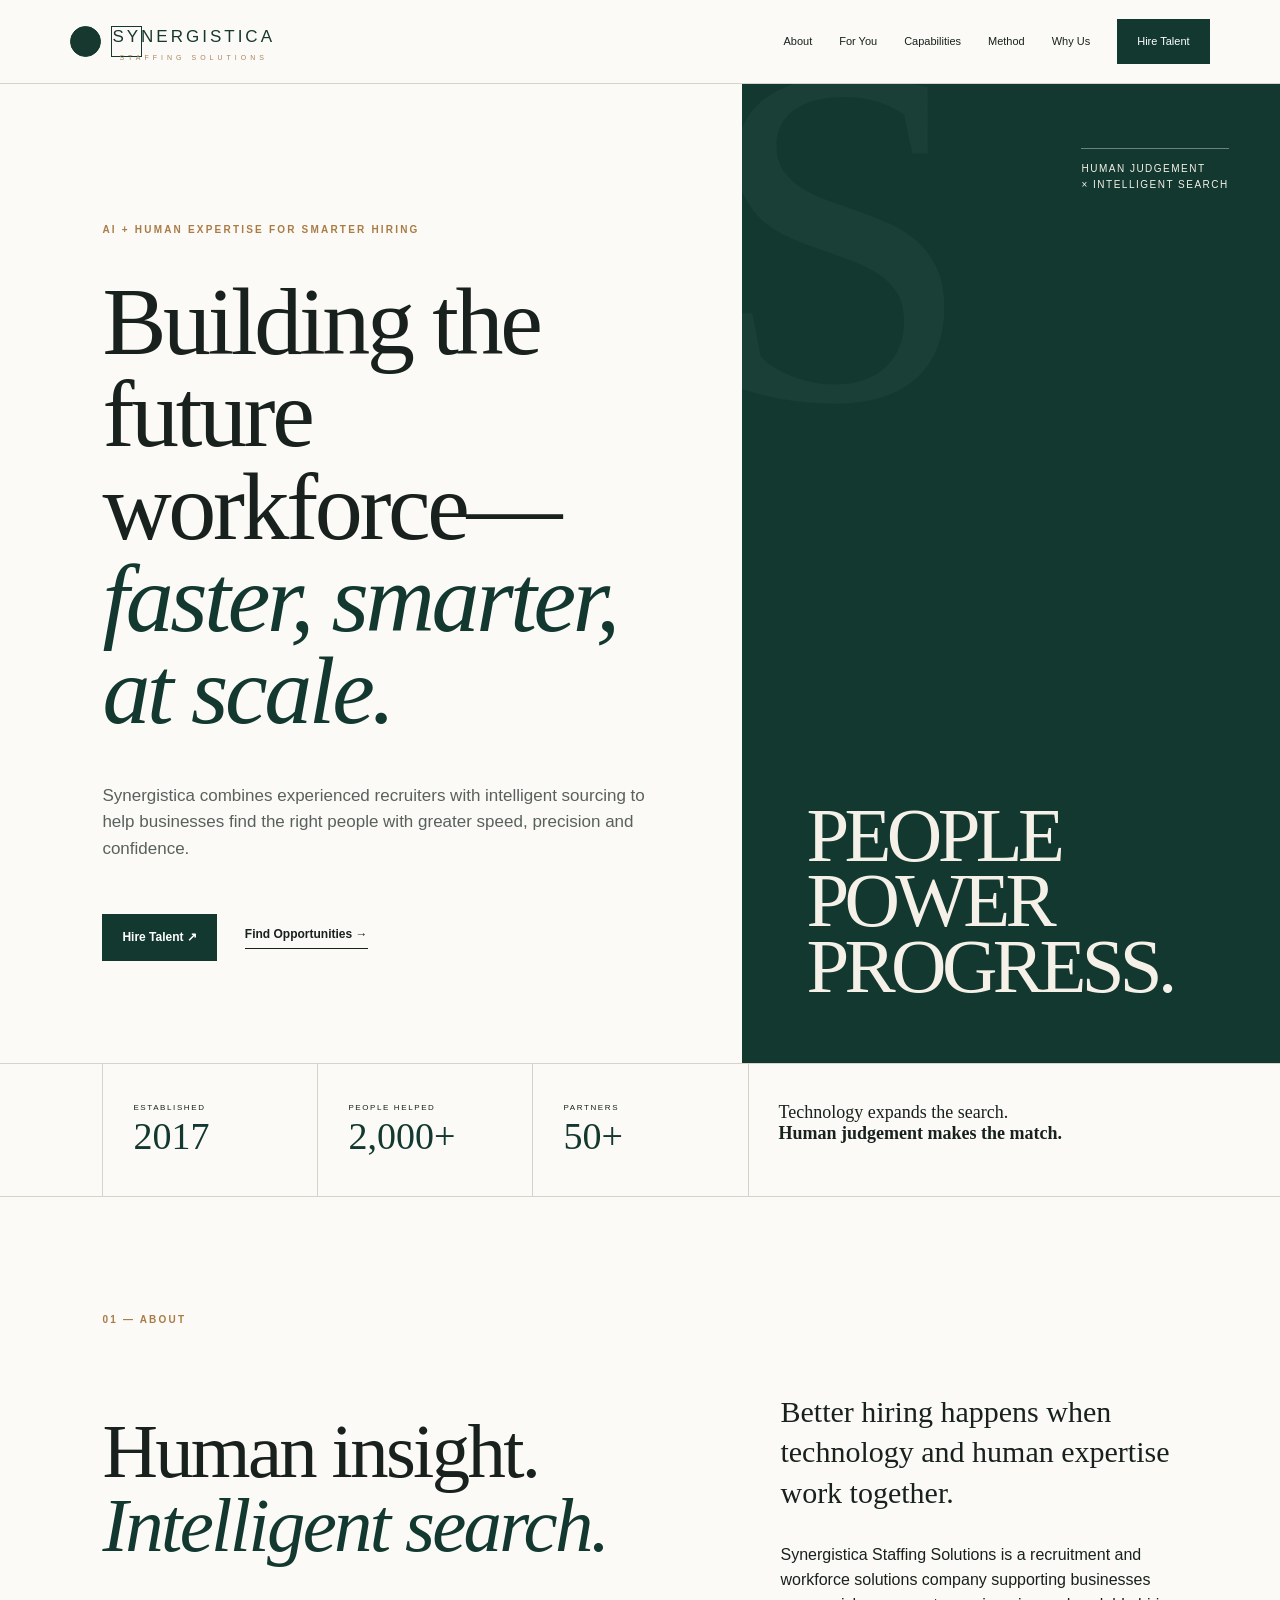
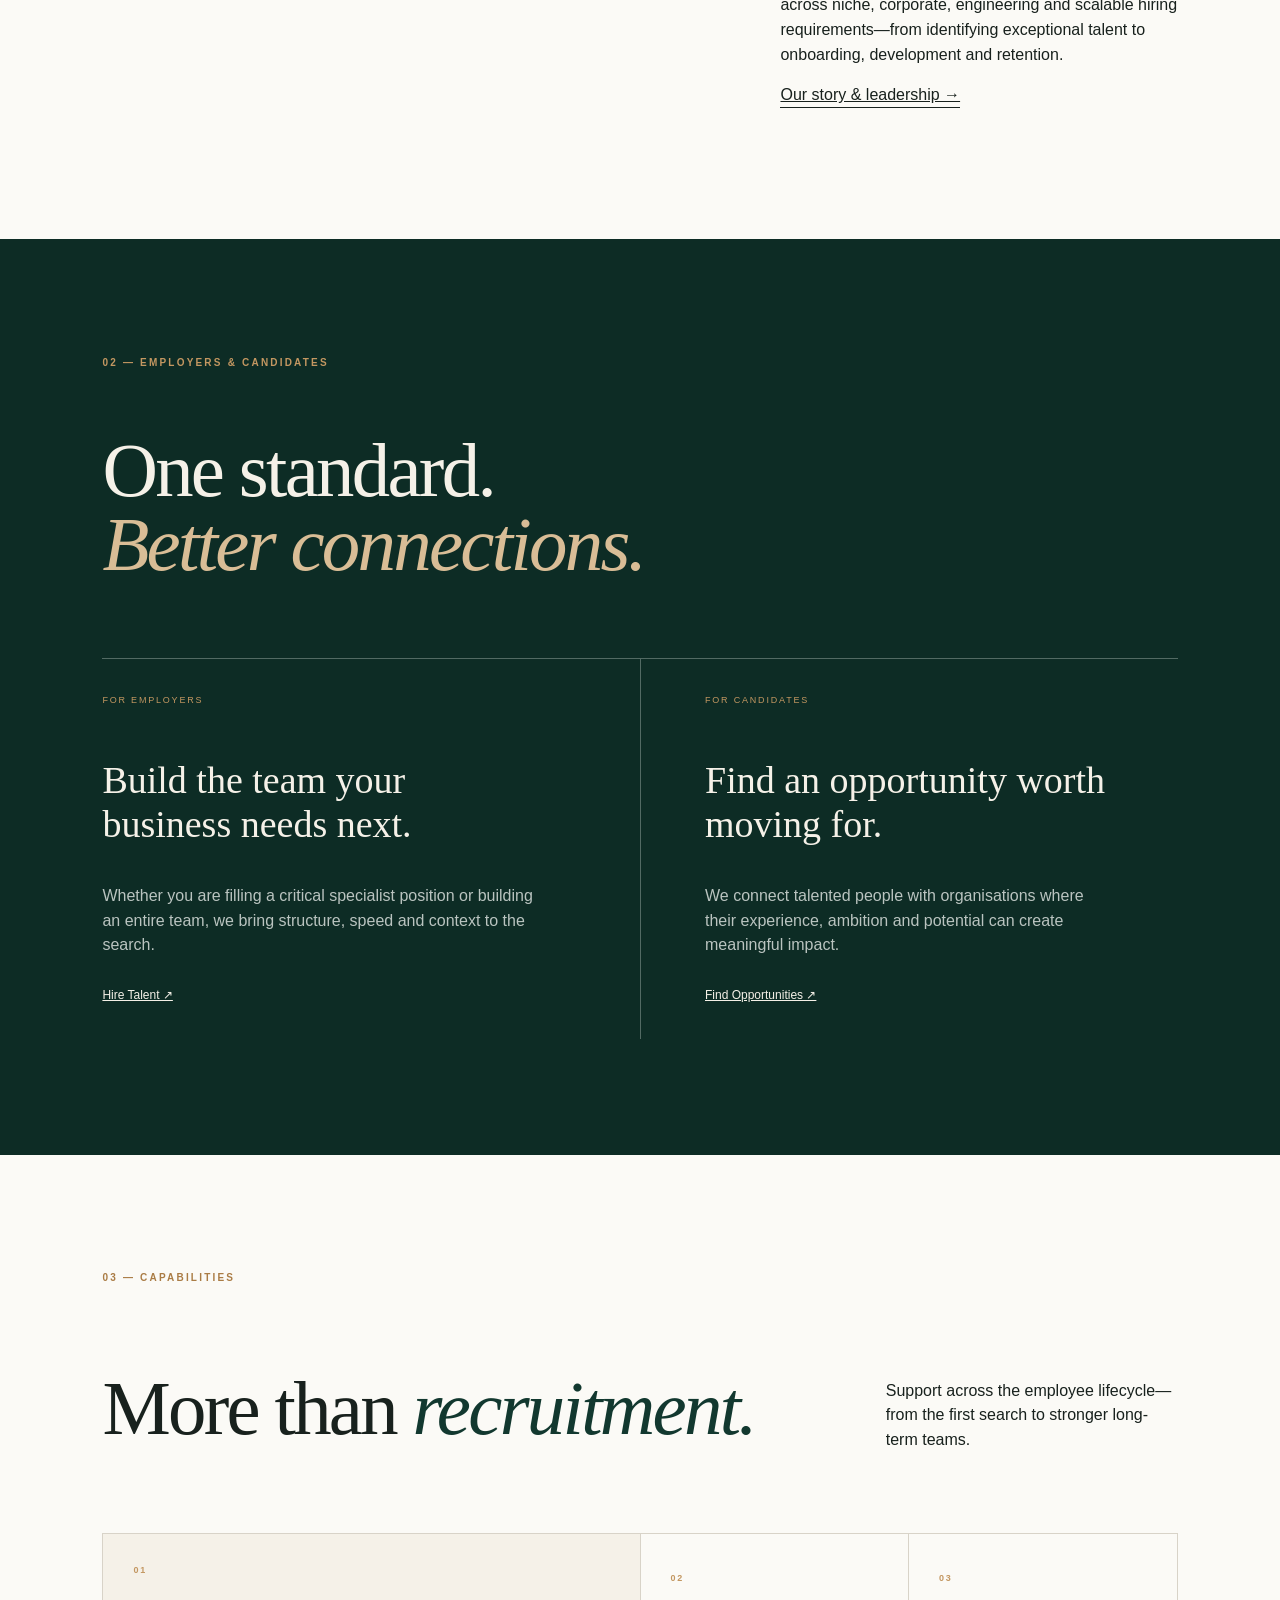
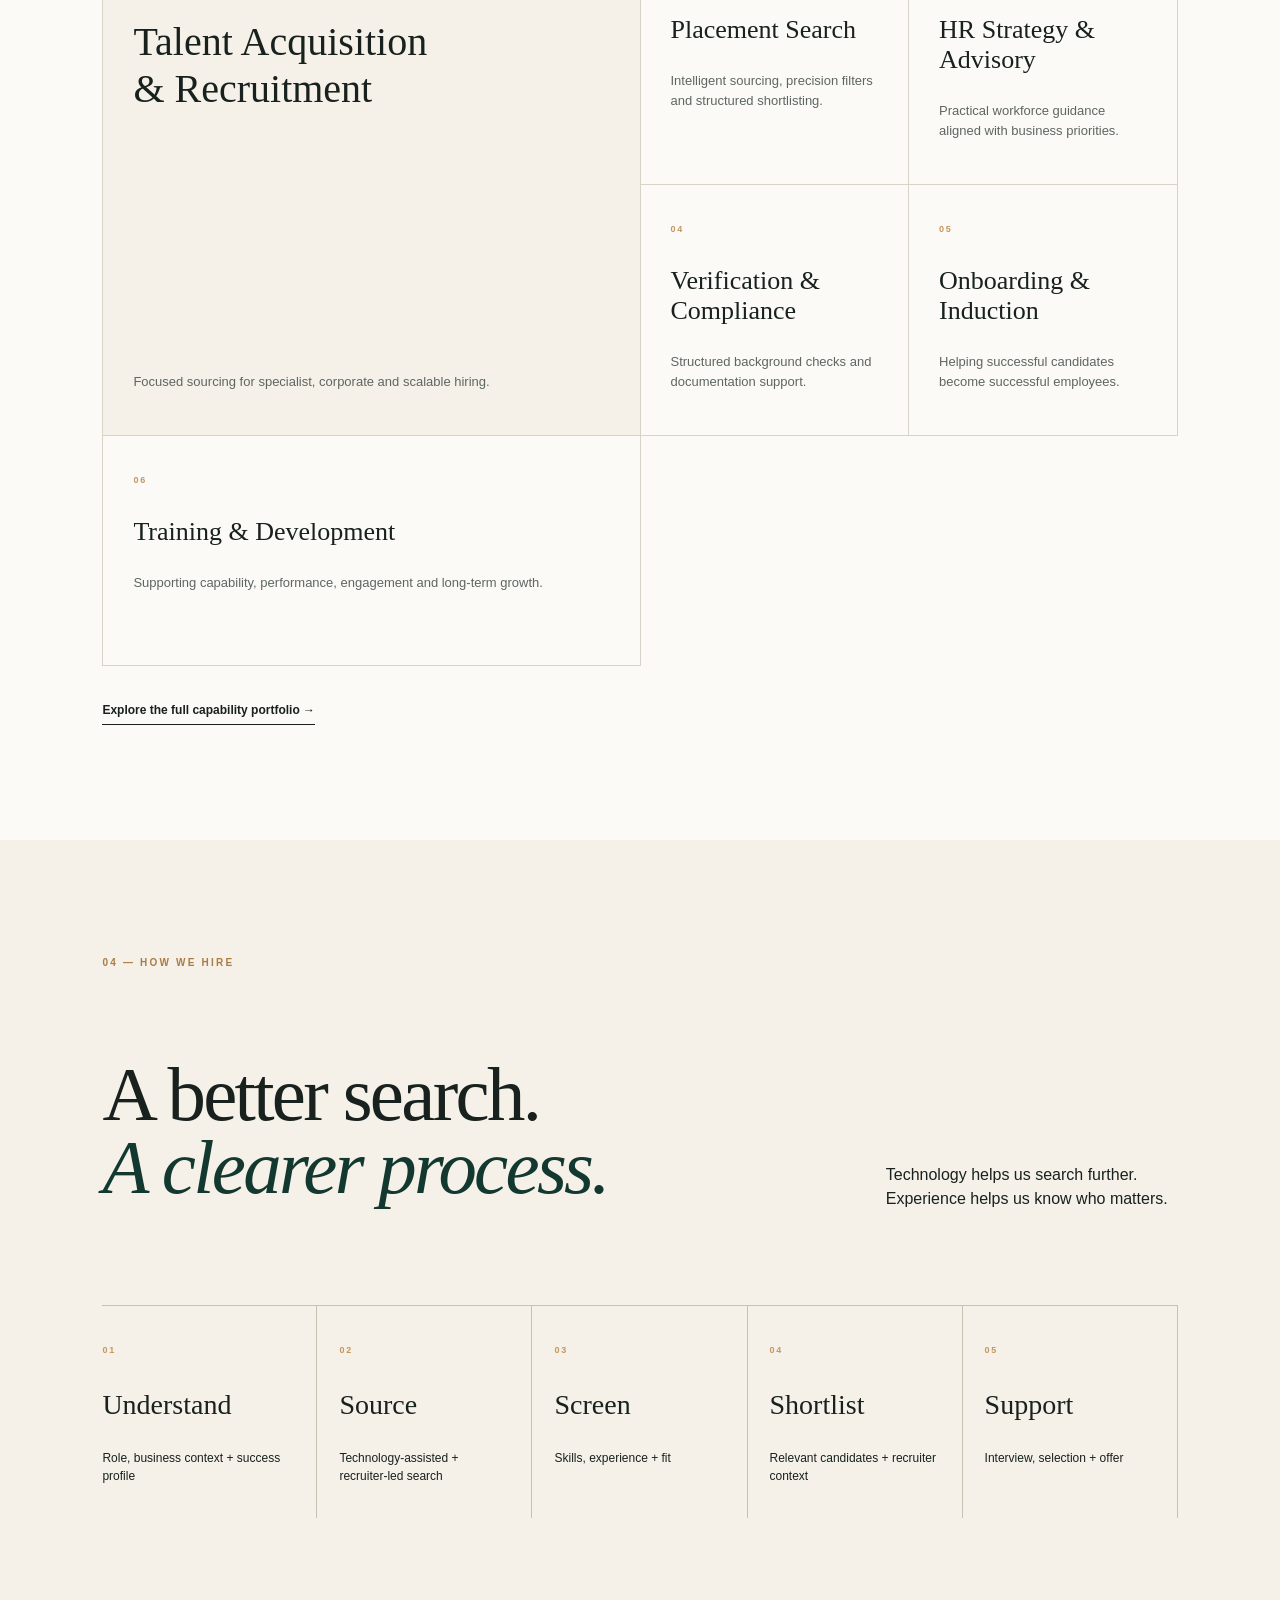
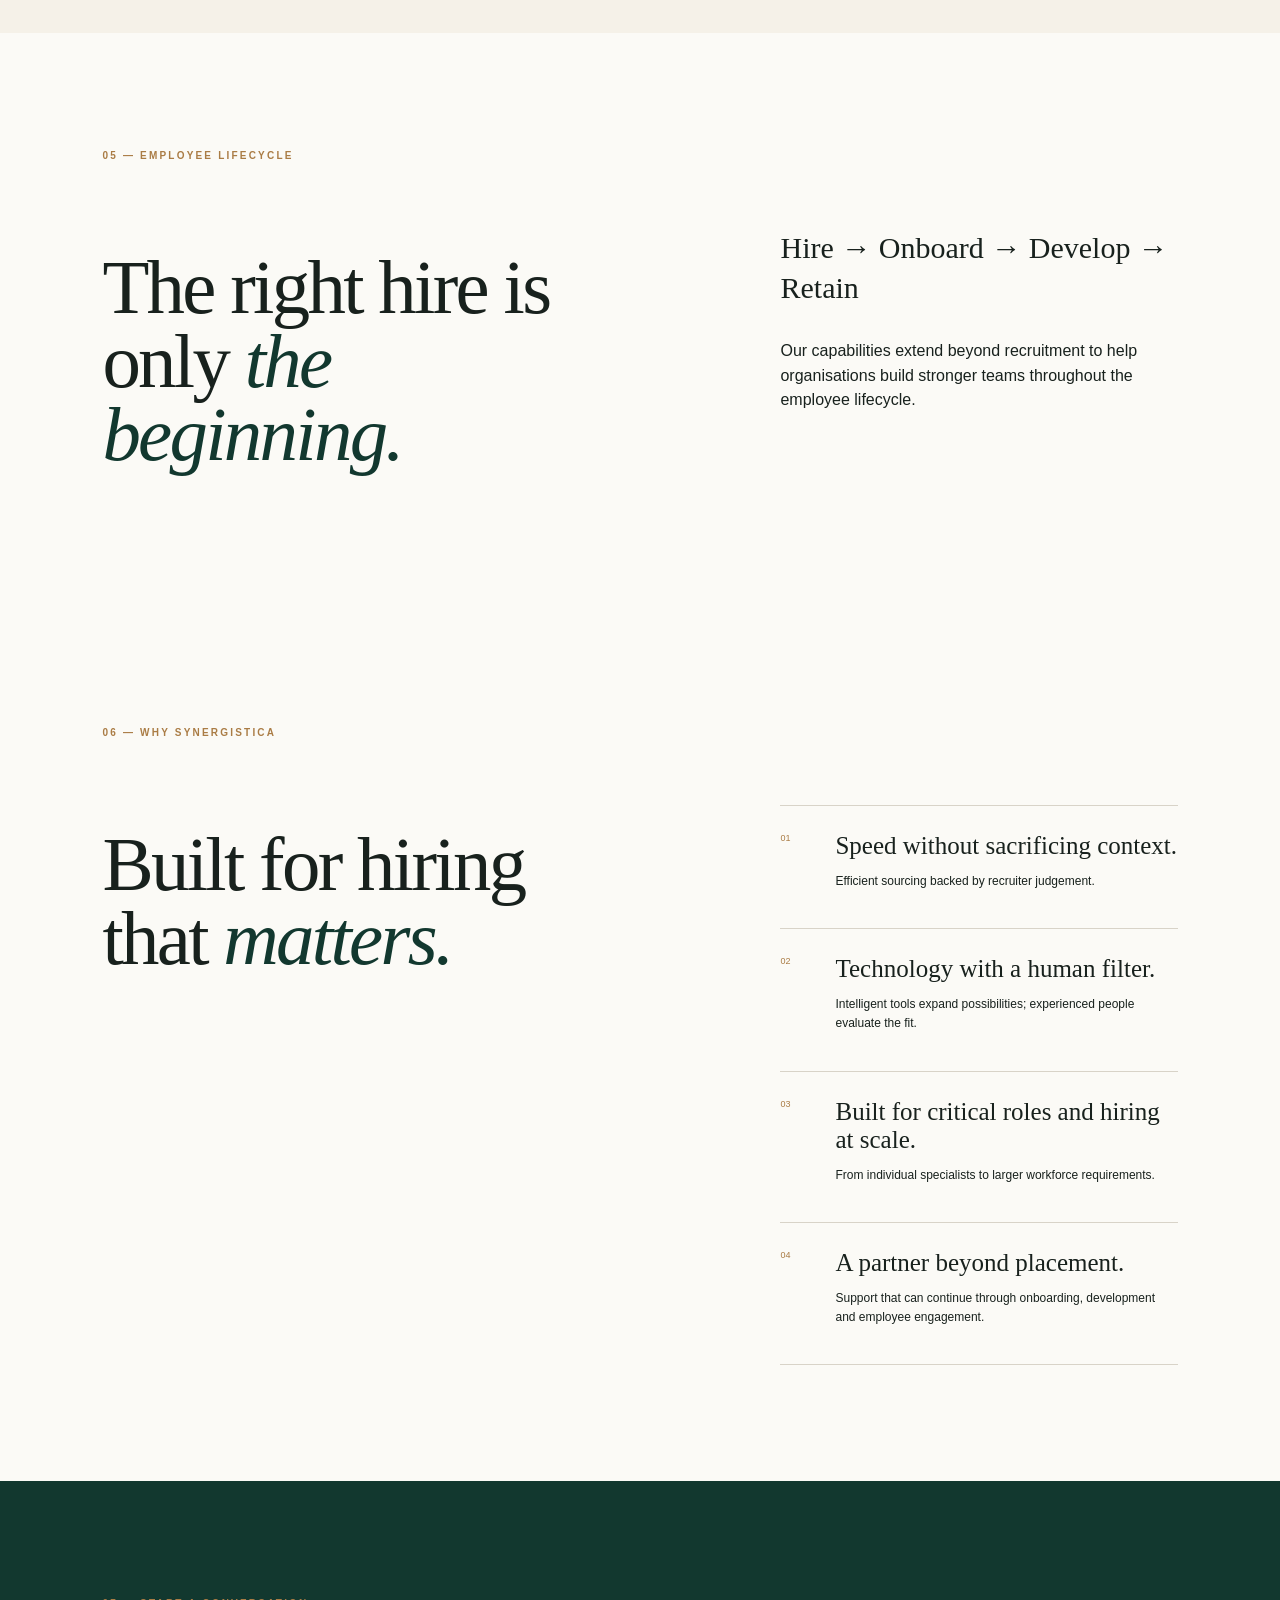
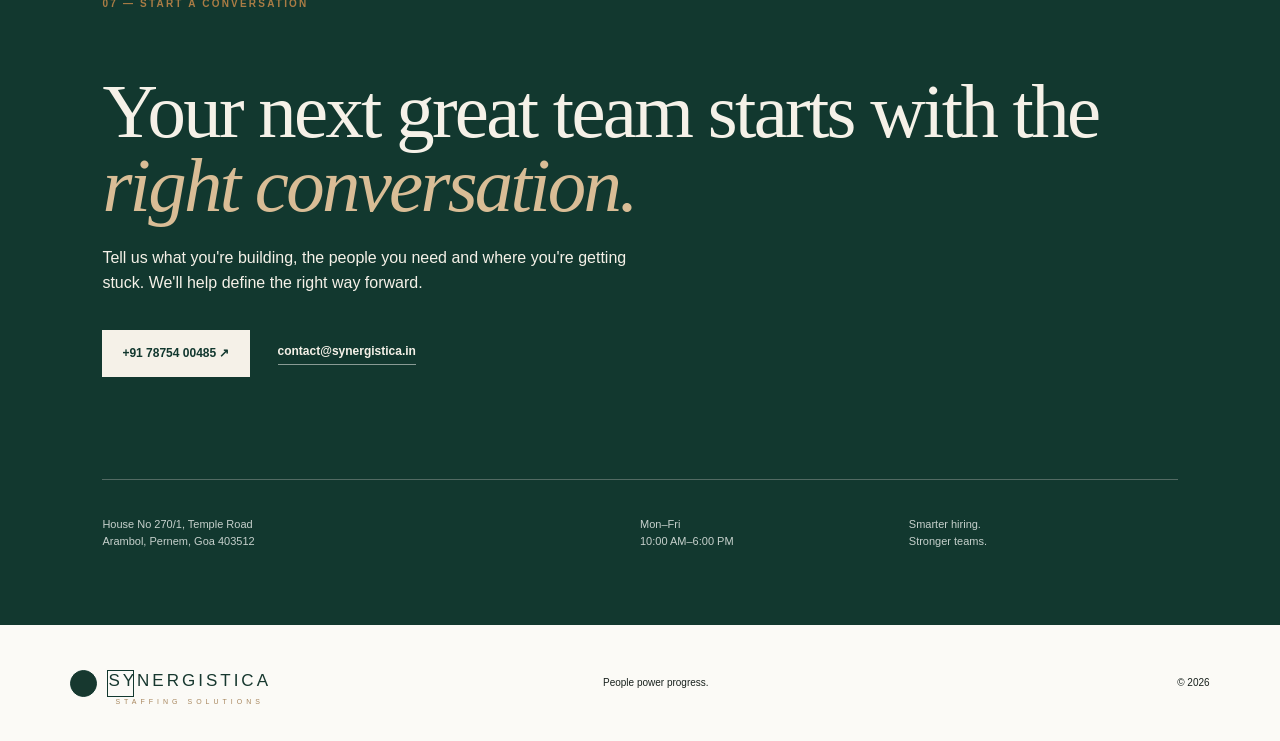
==== index.html @ a92fe2b6 "Improve employer candidate conversion and organization SEO" ====
<!doctype html><html lang="en"><head><meta charset="utf-8"><meta name="viewport" content="width=device-width,initial-scale=1"><title>Synergistica Staffing Solutions | Smarter Hiring. Stronger Teams.</title><meta name="description" content="Synergistica Staffing Solutions combines experienced recruiters with intelligent sourcing to help businesses hire with greater speed, precision and confidence."><meta name="theme-color" content="#12382f"><link rel="stylesheet" href="style.css"><link rel="canonical" href="https://karanzing1992.github.io/synergistica-website/"><meta property="og:type" content="website"><meta property="og:site_name" content="Synergistica Staffing Solutions"><meta property="og:title" content="Synergistica Staffing Solutions | Smarter Hiring. Stronger Teams."><meta property="og:url" content="https://karanzing1992.github.io/synergistica-website/"><meta name="twitter:card" content="summary"><script type="application/ld+json">{"@context":"https://schema.org","@type":"Organization","name":"Synergistica Staffing Solutions","foundingDate":"2017","email":"contact@synergistica.in","telephone":"+91 78754 00485","address":{"@type":"PostalAddress","streetAddress":"House No 270/1, Temple Road","addressLocality":"Arambol","addressRegion":"Goa","postalCode":"403512","addressCountry":"IN"}}</script></head><body>
<header><a class="brand brand-logo" href="index.html" aria-label="Synergistica Staffing Solutions"><span class="brand-symbol" aria-hidden="true"><i></i><b></b><em></em></span><span class="brand-type"><strong>SYNERGISTICA</strong><small>STAFFING SOLUTIONS</small></span></a><button class="menu" aria-label="Toggle menu">☰</button><nav><a href="about.html">About</a><a href="#pathways">For You</a><a href="capabilities.html">Capabilities</a><a href="#process">Method</a><a href="#why">Why Us</a><a class="navcta" href="#contact">Hire Talent</a></nav></header>
<main><section class="hero" id="home"><div class="hero-copy"><p class="eyebrow">AI + HUMAN EXPERTISE FOR SMARTER HIRING</p><h1>Building the future workforce—<span>faster, smarter, at scale.</span></h1><p class="lead">Synergistica combines experienced recruiters with intelligent sourcing to help businesses find the right people with greater speed, precision and confidence.</p><div class="actions"><a class="primary" href="mailto:contact@synergistica.in?subject=Hiring%20Requirement%20-%20Synergistica">Hire Talent <b>↗</b></a><a class="textlink" href="mailto:contact@synergistica.in?subject=Candidate%20Enquiry%20-%20Synergistica">Find Opportunities →</a></div></div><div class="hero-visual"><div class="visual-word">PEOPLE<br>POWER<br>PROGRESS.</div><div class="visual-note">Human judgement<br>× intelligent search</div></div></section>
<section class="proof"><div><small>ESTABLISHED</small><strong>2017</strong></div><div><small>PEOPLE HELPED</small><strong>2,000+</strong></div><div><small>PARTNERS</small><strong>50+</strong></div><p>Technology expands the search.<br><b>Human judgement makes the match.</b></p></section>
<section id="about" class="editorial"><div class="section-label">01 — ABOUT</div><div class="editorial-grid"><h2>Human insight.<br><em>Intelligent search.</em></h2><div><p class="big">Better hiring happens when technology and human expertise work together.</p><p>Synergistica Staffing Solutions is a recruitment and workforce solutions company supporting businesses across niche, corporate, engineering and scalable hiring requirements—from identifying exceptional talent to onboarding, development and retention.</p><p><a class="textlink" href="about.html">Our story & leadership →</a></p></div></div></section>
<section id="pathways" class="forest"><div class="section-label">02 — EMPLOYERS & CANDIDATES</div><h2>One standard.<br><em>Better connections.</em></h2><div class="path-grid"><article><span>FOR EMPLOYERS</span><div><h3>Build the team your business needs next.</h3><p>Whether you are filling a critical specialist position or building an entire team, we bring structure, speed and context to the search.</p></div><a href="#contact">Hire Talent ↗</a></article><article><span>FOR CANDIDATES</span><div><h3>Find an opportunity worth moving for.</h3><p>We connect talented people with organisations where their experience, ambition and potential can create meaningful impact.</p></div><a href="#contact">Find Opportunities ↗</a></article></div></section>
<section id="capabilities"><div class="section-label">03 — CAPABILITIES</div><div class="heading-row"><h2>More than <em>recruitment.</em></h2><p>Support across the employee lifecycle—from the first search to stronger long-term teams.</p></div><div class="cap-grid"><article class="feature"><b>01</b><h3>Talent Acquisition<br>& Recruitment</h3><p>Focused sourcing for specialist, corporate and scalable hiring.</p></article><article><b>02</b><h3>Placement Search</h3><p>Intelligent sourcing, precision filters and structured shortlisting.</p></article><article><b>03</b><h3>HR Strategy & Advisory</h3><p>Practical workforce guidance aligned with business priorities.</p></article><article><b>04</b><h3>Verification & Compliance</h3><p>Structured background checks and documentation support.</p></article><article><b>05</b><h3>Onboarding & Induction</h3><p>Helping successful candidates become successful employees.</p></article><article><b>06</b><h3>Training & Development</h3><p>Supporting capability, performance, engagement and long-term growth.</p></article></div><div class="actions"><a class="textlink" href="capabilities.html">Explore the full capability portfolio →</a></div></section>
<section id="process" class="sand"><div class="section-label">04 — HOW WE HIRE</div><div class="heading-row"><h2>A better search.<br><em>A clearer process.</em></h2><p>Technology helps us search further. Experience helps us know who matters.</p></div><div class="timeline"><div><b>01</b><h3>Understand</h3><p>Role, business context + success profile</p></div><div><b>02</b><h3>Source</h3><p>Technology-assisted + recruiter-led search</p></div><div><b>03</b><h3>Screen</h3><p>Skills, experience + fit</p></div><div><b>04</b><h3>Shortlist</h3><p>Relevant candidates + recruiter context</p></div><div><b>05</b><h3>Support</h3><p>Interview, selection + offer</p></div></div></section>
<section class="editorial"><div class="section-label">05 — EMPLOYEE LIFECYCLE</div><div class="editorial-grid"><h2>The right hire is only <em>the beginning.</em></h2><div><p class="big">Hire → Onboard → Develop → Retain</p><p>Our capabilities extend beyond recruitment to help organisations build stronger teams throughout the employee lifecycle.</p></div></div></section>
<section id="why"><div class="section-label">06 — WHY SYNERGISTICA</div><div class="why-grid"><h2>Built for hiring that <em>matters.</em></h2><div class="reason-list"><article><span>01</span><div><h3>Speed without sacrificing context.</h3><p>Efficient sourcing backed by recruiter judgement.</p></div></article><article><span>02</span><div><h3>Technology with a human filter.</h3><p>Intelligent tools expand possibilities; experienced people evaluate the fit.</p></div></article><article><span>03</span><div><h3>Built for critical roles and hiring at scale.</h3><p>From individual specialists to larger workforce requirements.</p></div></article><article><span>04</span><div><h3>A partner beyond placement.</h3><p>Support that can continue through onboarding, development and employee engagement.</p></div></article></div></div></section>
<section id="contact" class="contact"><div class="section-label">07 — START A CONVERSATION</div><h2>Your next great team starts with the <em>right conversation.</em></h2><p>Tell us what you're building, the people you need and where you're getting stuck. We'll help define the right way forward.</p><div class="actions"><a class="primary cream" href="tel:+917875400485">+91 78754 00485 ↗</a><a class="email" href="mailto:contact@synergistica.in">contact@synergistica.in</a></div><div class="contact-foot"><p>House No 270/1, Temple Road<br>Arambol, Pernem, Goa 403512</p><p>Mon–Fri<br>10:00 AM–6:00 PM</p><p>Smarter hiring.<br>Stronger teams.</p></div></section></main>
<footer><a class="brand brand-logo" href="index.html" aria-label="Synergistica Staffing Solutions"><span class="brand-symbol" aria-hidden="true"><i></i><b></b><em></em></span><span class="brand-type"><strong>SYNERGISTICA</strong><small>STAFFING SOLUTIONS</small></span></a><p>People power progress.</p><p>© <span id="year"></span></p></footer><script src="script.js"></script></body></html>
---- style.css ----
:root{--ink:#18211d;--forest:#12382f;--forest2:#0d2c25;--ivory:#f5f1e8;--paper:#fbfaf6;--sand:#e8dfcf;--bronze:#aa7c45;--line:#d8d3c8}*{box-sizing:border-box}html{scroll-behavior:smooth}body{margin:0;background:var(--paper);color:var(--ink);font-family:Arial,Helvetica,sans-serif;line-height:1.55}header{height:84px;display:flex;align-items:center;justify-content:space-between;padding:0 5.5vw;position:sticky;top:0;z-index:30;background:rgba(251,250,246,.93);backdrop-filter:blur(14px);border-bottom:1px solid var(--line)}.brand{display:flex;align-items:center;gap:11px;color:inherit;text-decoration:none}.brand span{width:31px;height:31px;border:1px solid var(--forest);display:grid;place-items:center;font:18px Georgia,serif}.brand i{font-style:normal;font-size:12px;font-weight:700;letter-spacing:.17em;line-height:1}.brand small{display:block;font-size:6px;letter-spacing:.25em;margin-top:5px}nav{display:flex;align-items:center;gap:27px}nav a{font-size:11px;text-decoration:none;color:var(--ink)}.navcta,.primary{background:var(--forest);color:#fff!important;padding:14px 20px}.menu{display:none;border:0;background:none;font-size:24px}.hero{min-height:calc(100vh - 84px);display:grid;grid-template-columns:58% 42%;padding:0;border-bottom:1px solid var(--line)}.hero-copy{padding:10vw 5vw 8vw 8vw;display:flex;flex-direction:column;justify-content:center}.eyebrow,.section-label{font-size:10px;font-weight:700;letter-spacing:.22em;color:var(--bronze)}h1,h2{font-family:Georgia,'Times New Roman',serif;font-weight:400;line-height:.96;letter-spacing:-.035em;margin:.3em 0}h1{font-size:clamp(60px,7.5vw,118px)}h1 span,h2 em{font-style:italic;color:var(--forest)}h2{font-size:clamp(50px,6vw,86px)}.lead{max-width:630px;font-size:17px;color:#59615d}.actions{display:flex;align-items:center;gap:28px;margin-top:35px;flex-wrap:wrap}.actions a{text-decoration:none;font-size:12px;font-weight:700}.textlink{color:var(--ink);border-bottom:1px solid var(--ink);padding-bottom:4px}.hero-visual{background:var(--forest);color:var(--ivory);position:relative;padding:5vw;display:flex;align-items:flex-end;overflow:hidden}.hero-visual:before{content:"S";position:absolute;font:38vw Georgia,serif;color:rgba(255,255,255,.035);left:-3vw;top:-10vw}.visual-word{font:clamp(48px,6vw,90px)/.85 Georgia,serif;letter-spacing:-.06em;z-index:1}.visual-note{position:absolute;right:4vw;top:5vw;font-size:10px;letter-spacing:.15em;text-transform:uppercase;border-top:1px solid #6c837c;padding-top:12px}.proof{display:grid;grid-template-columns:repeat(3,1fr) 2fr;padding:0 8vw!important;border-bottom:1px solid var(--line)}.proof>div,.proof>p{padding:38px 30px;border-left:1px solid var(--line);margin:0}.proof small{display:block;font-size:8px;letter-spacing:.2em}.proof strong{font:38px Georgia,serif;color:var(--forest)}.proof p{font:18px Georgia,serif}section{padding:9vw 8vw}.section-label{margin-bottom:5vw}.editorial-grid,.why-grid{display:grid;grid-template-columns:1.15fr .85fr;gap:11vw}.big{font:30px/1.35 Georgia,serif;margin-top:0}.forest{background:var(--forest2);color:var(--ivory)}.forest .section-label{color:#c39761}.forest h2 em{color:#d9bd96}.path-grid{display:grid;grid-template-columns:1fr 1fr;margin-top:6vw;border-top:1px solid #526a63}.path-grid article{min-height:380px;padding:35px 5vw 35px 0;display:flex;flex-direction:column;justify-content:space-between}.path-grid article+article{border-left:1px solid #526a63;padding-left:5vw}.path-grid span,.cap-grid b,.timeline b{font-size:9px;letter-spacing:.2em;color:#c39761}.path-grid h3{font:38px Georgia,serif;max-width:430px}.path-grid p{max-width:450px;color:#bac4c0}.path-grid a{color:var(--ivory);font-size:12px}.heading-row{display:grid;grid-template-columns:1.4fr .6fr;align-items:end;gap:8vw}.heading-row p{max-width:300px}.cap-grid{display:grid;grid-template-columns:2fr 1fr 1fr;margin-top:5vw;border-top:1px solid var(--line);border-left:1px solid var(--line)}.cap-grid article{min-height:230px;padding:30px;border-right:1px solid var(--line);border-bottom:1px solid var(--line)}.cap-grid .feature{grid-row:span 2;min-height:460px;background:var(--ivory);display:flex;flex-direction:column}.cap-grid .feature p{margin-top:auto}.cap-grid h3{font:26px Georgia,serif}.feature h3{font-size:40px}.cap-grid p{font-size:13px;color:#5e6661}.sand{background:var(--ivory)}.timeline{display:grid;grid-template-columns:repeat(5,1fr);margin-top:6vw;border-top:1px solid #c8c0b2}.timeline div{padding:30px 22px 20px 0;border-right:1px solid #c8c0b2;min-height:190px}.timeline div+div{padding-left:22px}.timeline h3{font:28px Georgia,serif}.timeline p{font-size:12px}.reason-list{border-top:1px solid var(--line)}.reason-list article{display:grid;grid-template-columns:55px 1fr;padding:26px 0;border-bottom:1px solid var(--line)}.reason-list span{font-size:9px;color:var(--bronze)}.reason-list h3{font:25px Georgia,serif;margin:0}.reason-list p{font-size:12px}.contact{background:var(--forest);color:var(--ivory);padding-bottom:5vw}.contact h2 em{color:#d9bd96}.contact>p{max-width:550px}.cream{background:var(--ivory);color:var(--forest)!important}.email{color:var(--ivory);border-bottom:1px solid #899b95;padding-bottom:4px}.contact-foot{display:grid;grid-template-columns:2fr 1fr 1fr;border-top:1px solid #526a63;margin-top:8vw;padding-top:25px;font-size:11px;color:#c6d0cc}footer{padding:40px 5.5vw;display:flex;align-items:center;justify-content:space-between;font-size:10px}footer .brand span{width:27px;height:27px}.forest,.contact{border:0}@media(max-width:850px){header{height:70px;padding:0 5vw}.menu{display:block}nav{display:none;position:absolute;top:70px;left:0;right:0;background:var(--paper);padding:25px 5vw;flex-direction:column;align-items:stretch;border-bottom:1px solid var(--line)}nav.open{display:flex}.hero{grid-template-columns:1fr;min-height:0}.hero-copy{padding:18vw 6vw 13vw}.hero-visual{min-height:65vw;padding:8vw 6vw}.visual-word{font-size:15vw}.proof{grid-template-columns:1fr 1fr;padding:0 6vw!important}.proof>p{grid-column:1/-1;border-top:1px solid var(--line)}.proof>div,.proof>p{padding:25px 15px}.proof strong{font-size:31px}section{padding:18vw 6vw}.section-label{margin-bottom:10vw}.editorial-grid,.why-grid,.heading-row,.path-grid{grid-template-columns:1fr;gap:5vw}.path-grid article{min-height:320px;padding:35px 0}.path-grid article+article{border-left:0;border-top:1px solid #526a63;padding-left:0}.cap-grid{grid-template-columns:1fr}.cap-grid .feature{grid-row:auto;min-height:350px}.timeline{grid-template-columns:1fr 1fr}.timeline div{min-height:150px}.contact-foot{grid-template-columns:1fr 1fr;gap:20px}footer{flex-direction:column;align-items:flex-start;gap:20px}h1{font-size:16vw}h2{font-size:13vw}.big{font-size:25px}}
/* Synergistica brand logo */
.brand-logo{display:flex;align-items:center;max-width:310px;text-decoration:none}.brand-logo img{display:block;width:100%;height:auto;max-height:62px}header .brand-logo{width:min(310px,42vw)}footer .brand-logo{width:min(290px,70vw)}@media(max-width:720px){header .brand-logo{width:210px}.brand-logo img{max-height:50px}}

.brand-logo{display:flex;align-items:center;gap:10px;width:auto!important;max-width:none!important}
.brand-symbol{display:inline-flex;width:38px;height:38px;border-radius:50%;align-items:center;justify-content:center;background:#17382f;color:#b59a75;font:500 24px Arial,sans-serif}
.brand-type{display:flex;flex-direction:column;line-height:1}
.brand-type strong{font:400 17px Arial,sans-serif;letter-spacing:3px;color:#17382f}
.brand-type small{margin-top:7px;font:500 7px Arial,sans-serif;letter-spacing:4px;color:#a7865d}
@media(max-width:720px){.brand-logo{gap:7px}.brand-symbol{width:30px;height:30px;font-size:19px}.brand-type strong{font-size:13px;letter-spacing:2px}.brand-type small{font-size:6px;letter-spacing:2px;margin-top:5px}}
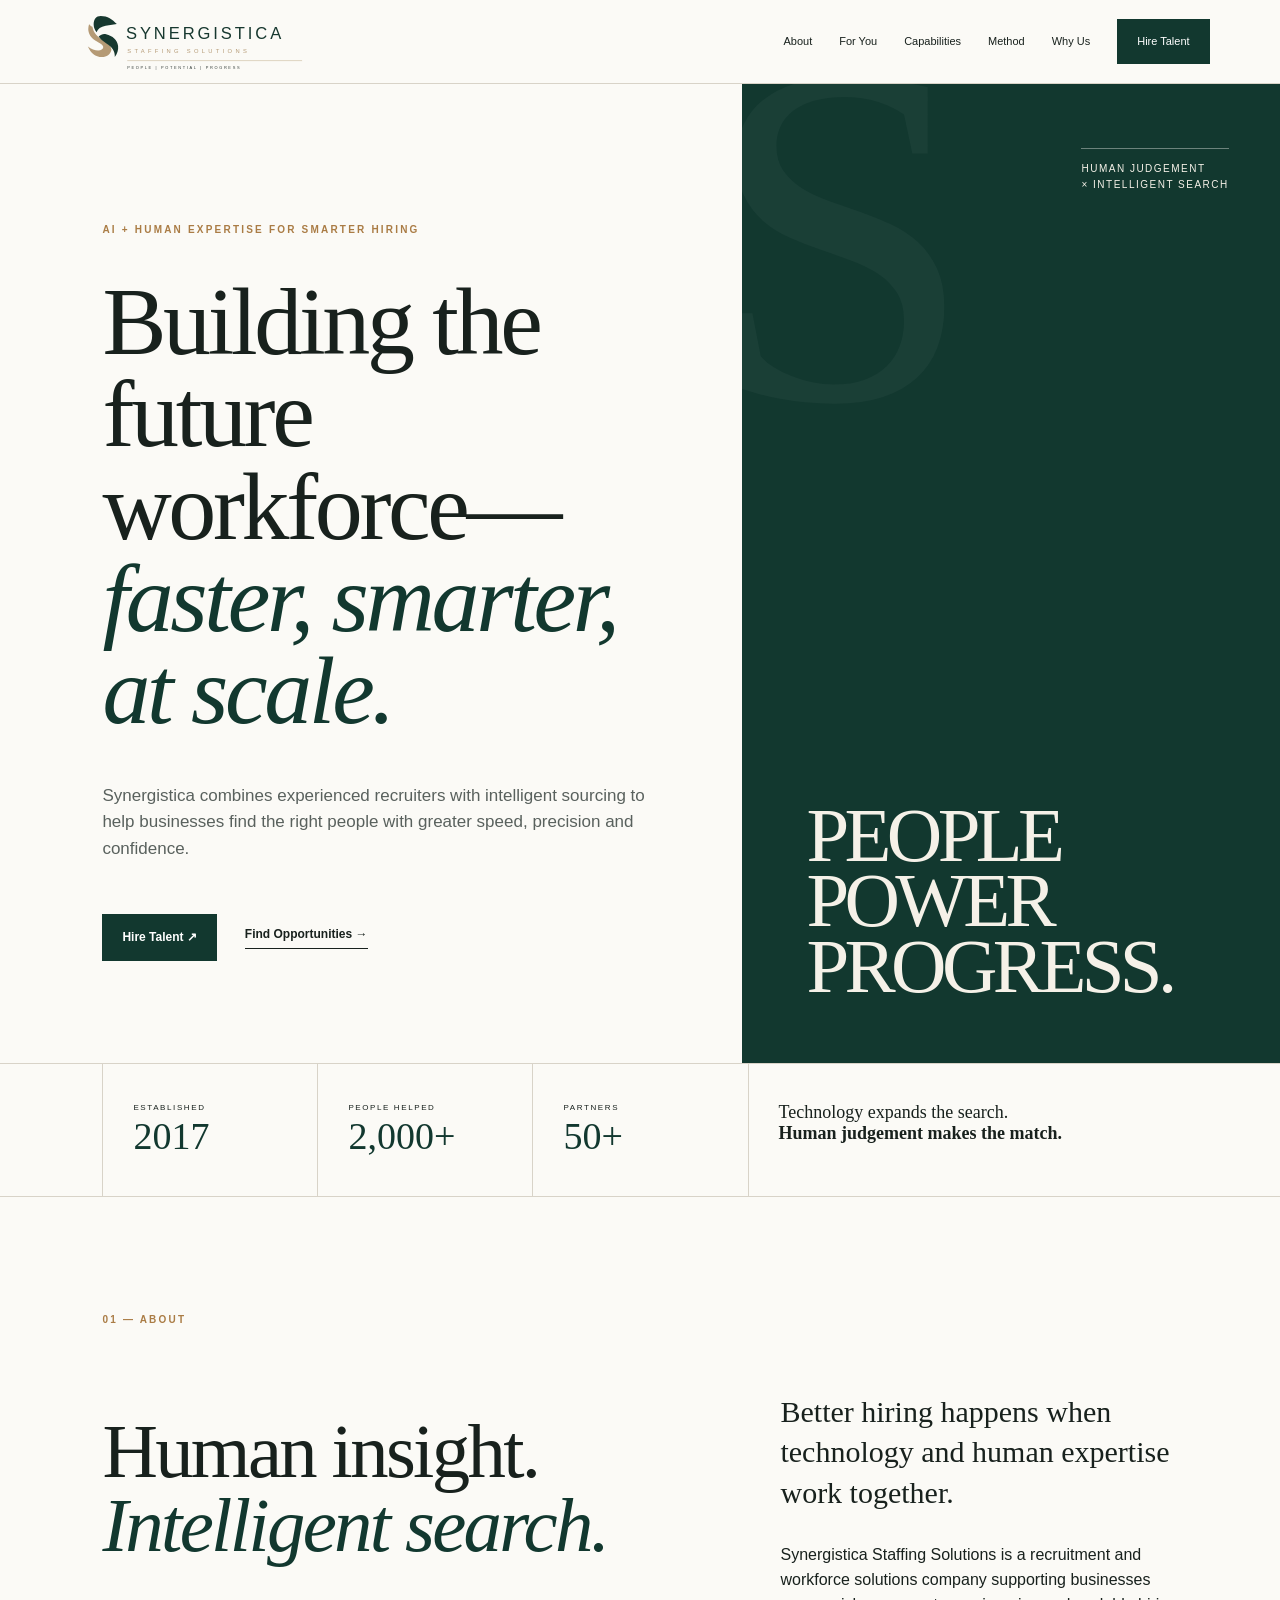
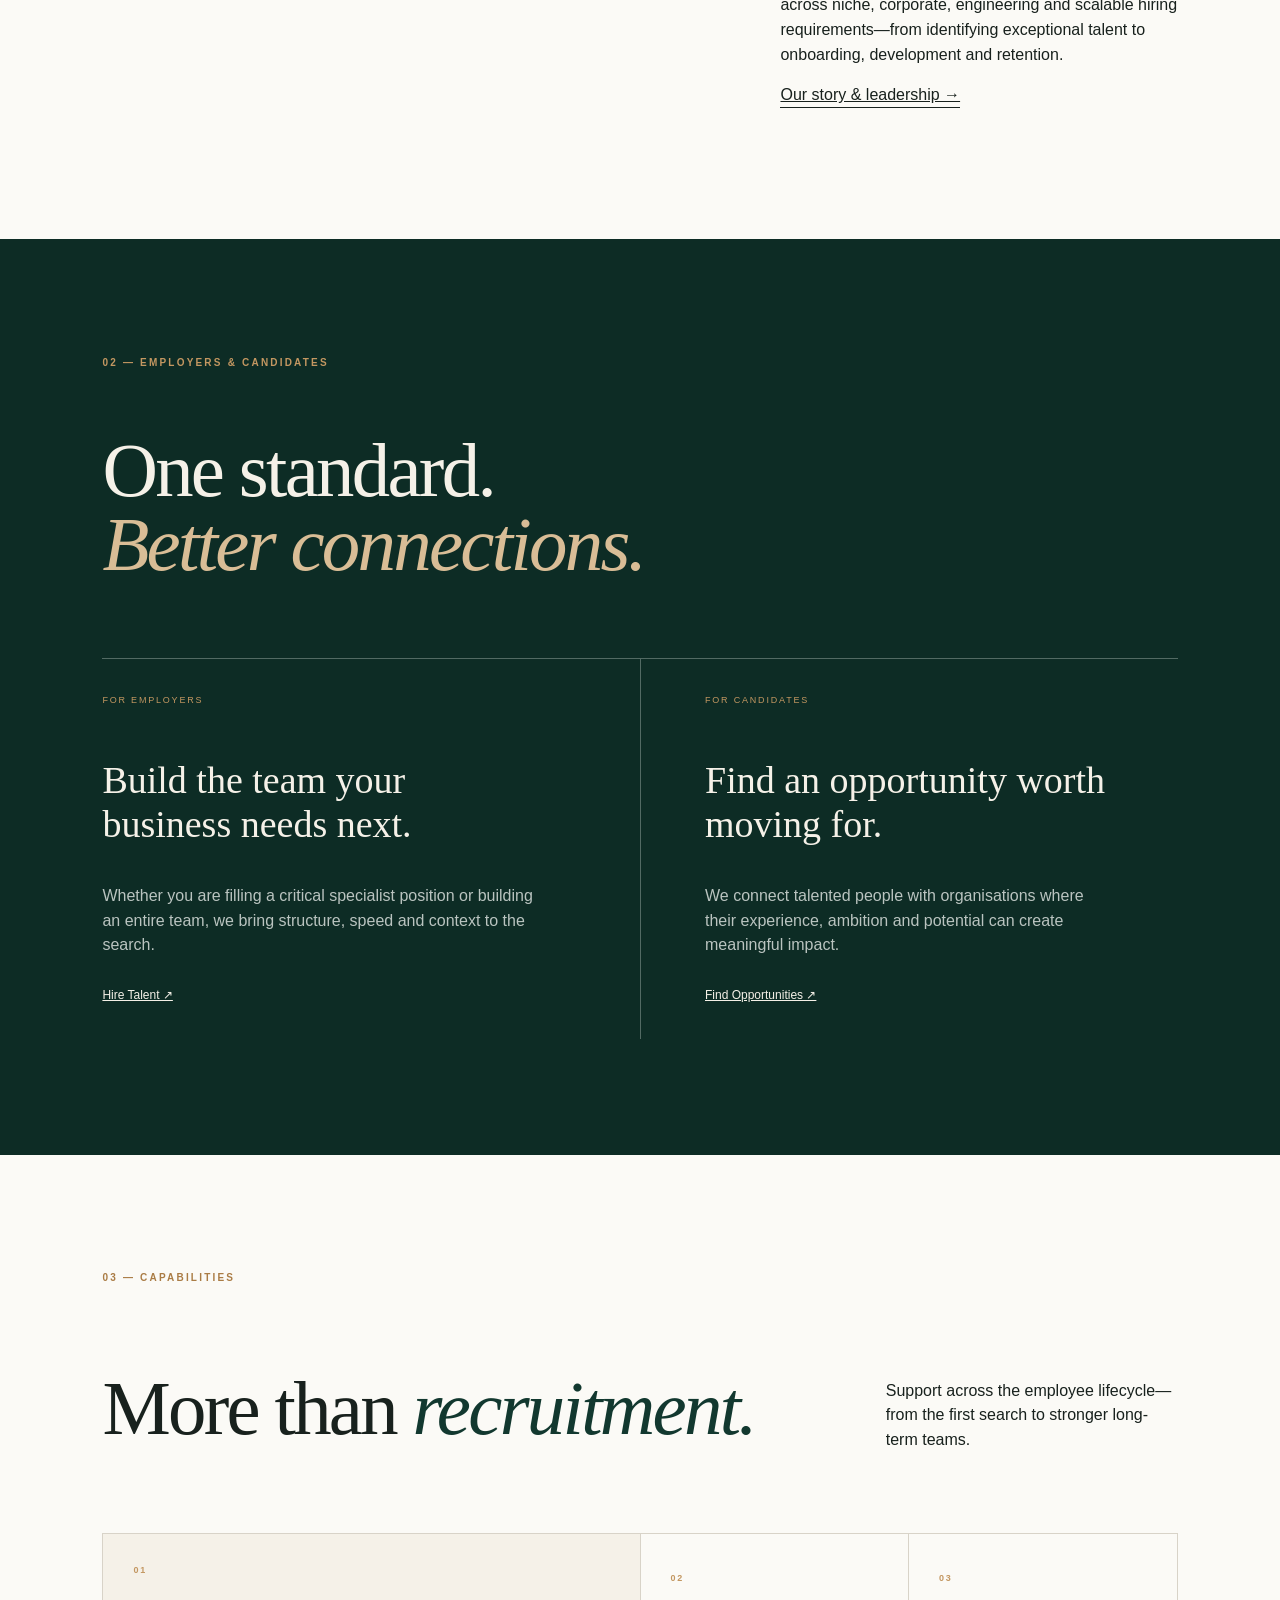
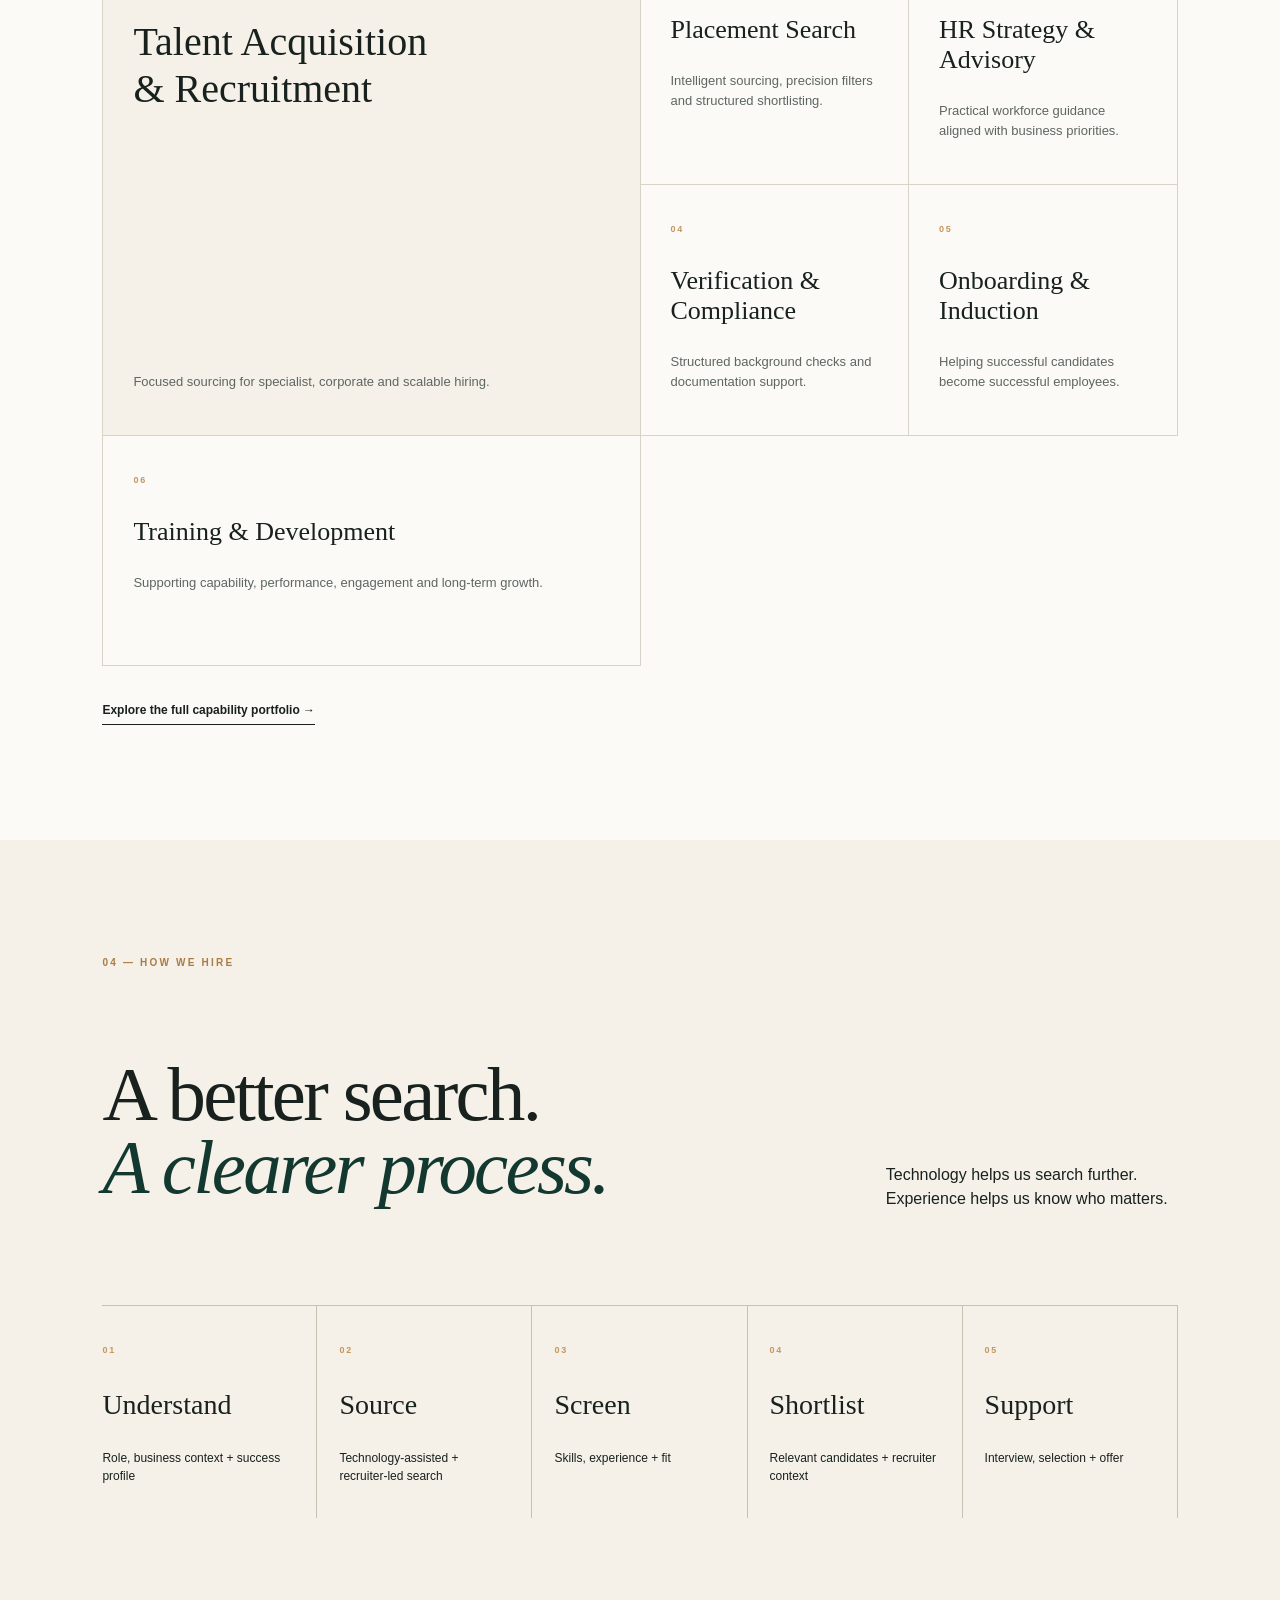
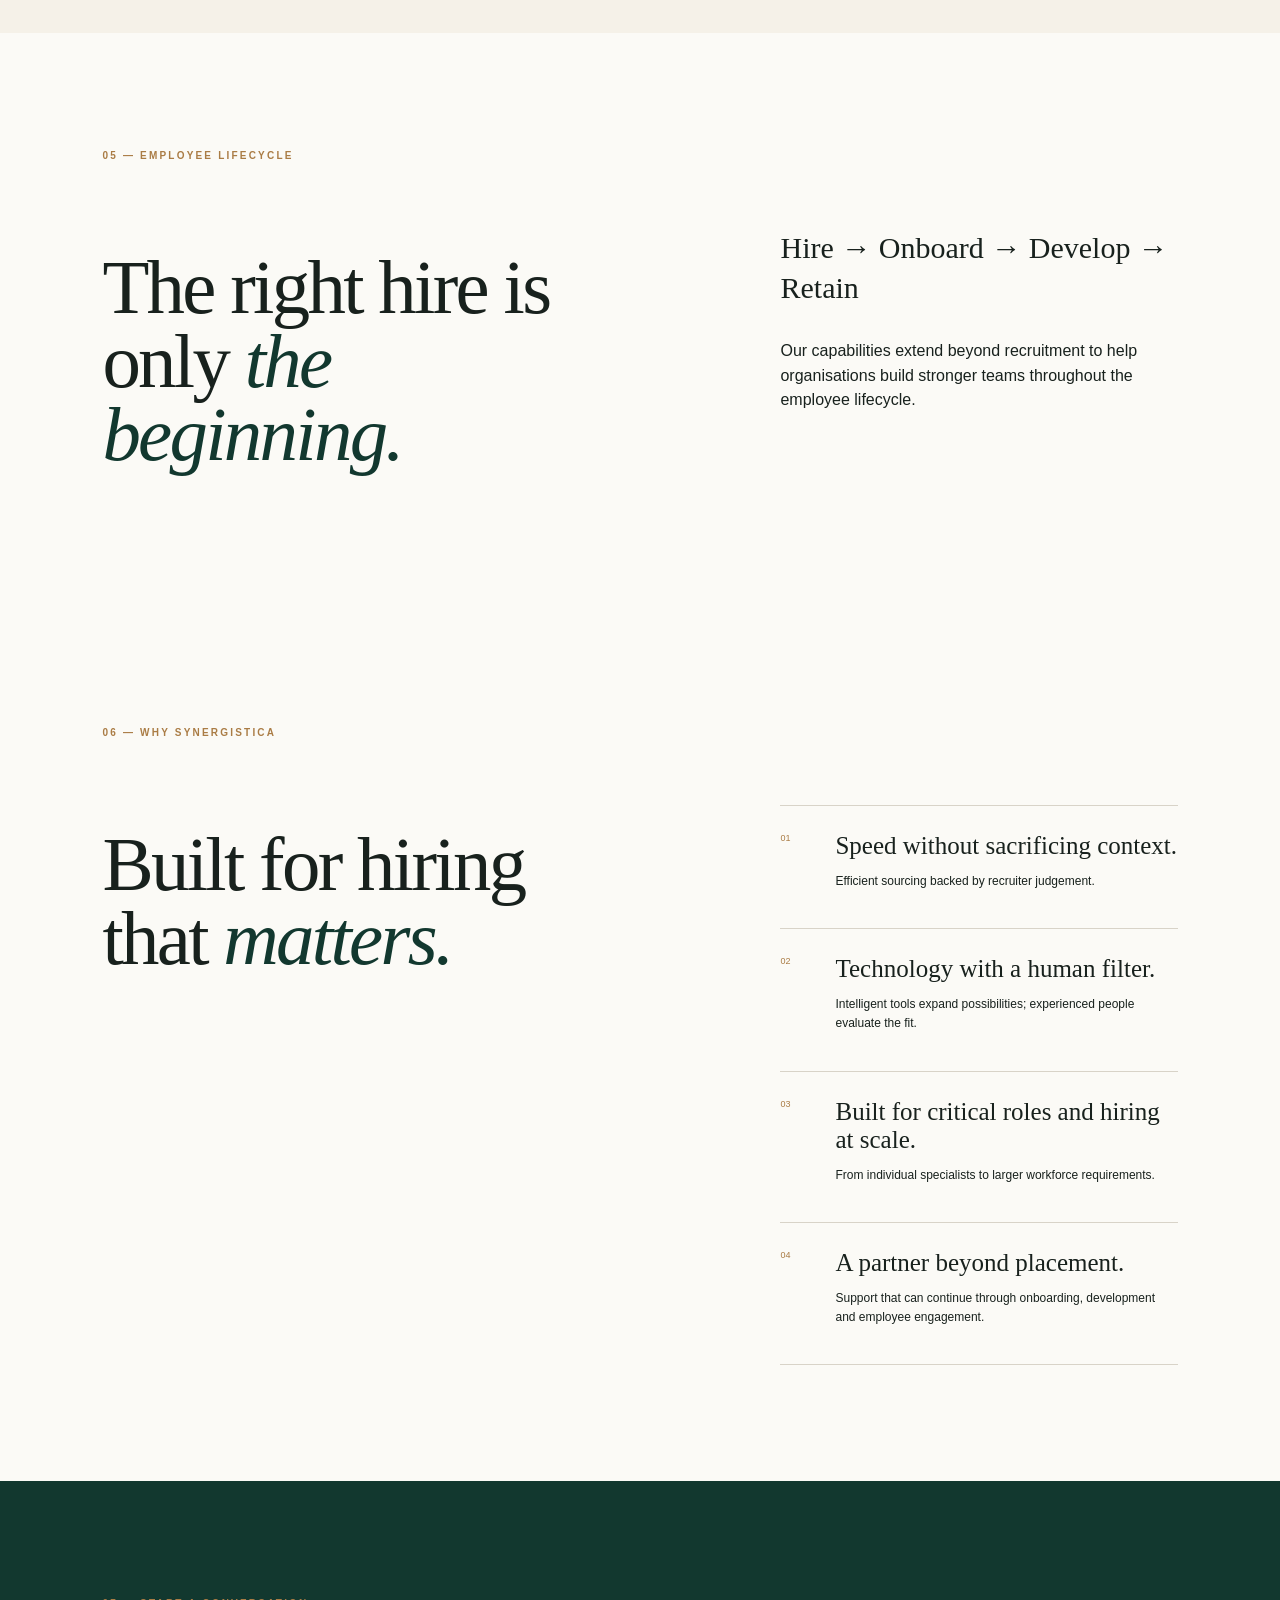
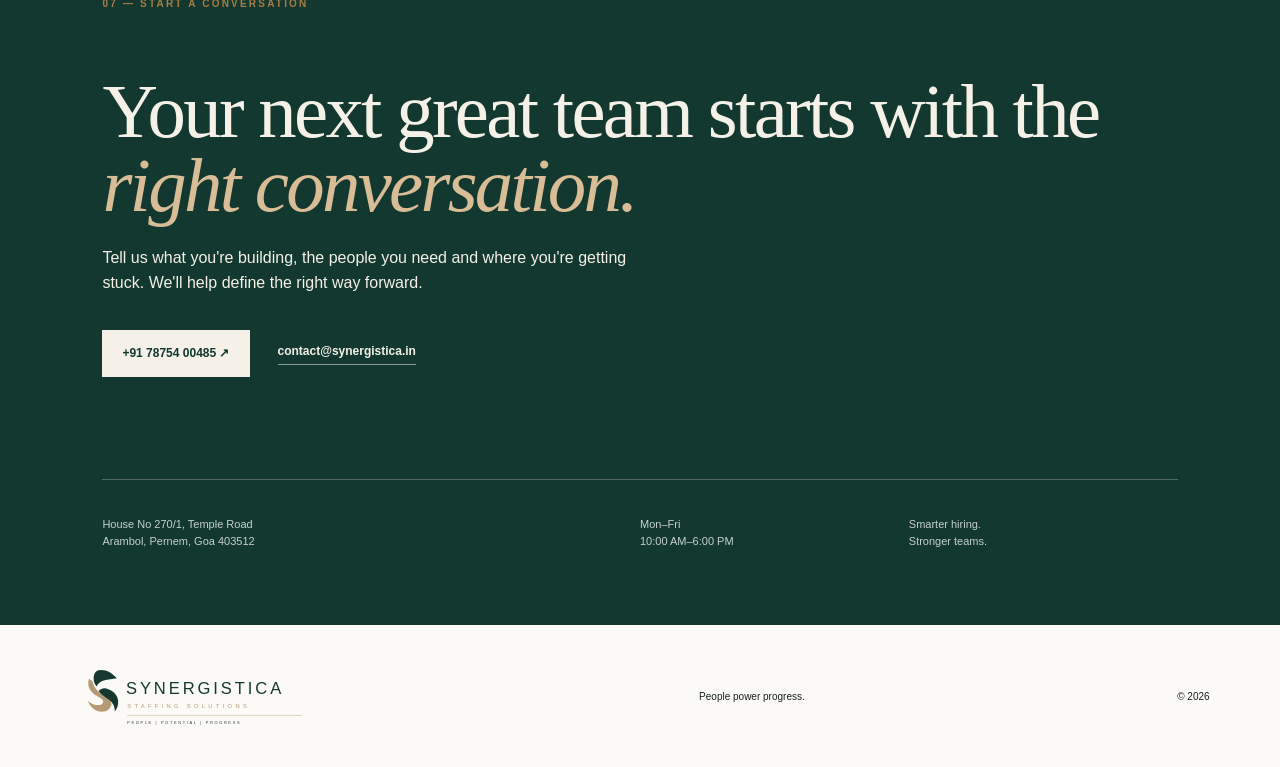
==== commit cecb37d0: "Standardize approved logo and preview metadata" ====
--- a/index.html
+++ b/index.html
@@ -1,12 +1,12 @@
-<!doctype html><html lang="en"><head><meta charset="utf-8"><meta name="viewport" content="width=device-width,initial-scale=1"><title>Synergistica Staffing Solutions | Smarter Hiring. Stronger Teams.</title><meta name="description" content="Synergistica Staffing Solutions combines experienced recruiters with intelligent sourcing to help businesses hire with greater speed, precision and confidence."><meta name="theme-color" content="#12382f"><link rel="stylesheet" href="style.css"><link rel="canonical" href="https://karanzing1992.github.io/synergistica-website/"><meta property="og:type" content="website"><meta property="og:site_name" content="Synergistica Staffing Solutions"><meta property="og:title" content="Synergistica Staffing Solutions | Smarter Hiring. Stronger Teams."><meta property="og:url" content="https://karanzing1992.github.io/synergistica-website/"><meta name="twitter:card" content="summary"><script type="application/ld+json">{"@context":"https://schema.org","@type":"Organization","name":"Synergistica Staffing Solutions","foundingDate":"2017","email":"contact@synergistica.in","telephone":"+91 78754 00485","address":{"@type":"PostalAddress","streetAddress":"House No 270/1, Temple Road","addressLocality":"Arambol","addressRegion":"Goa","postalCode":"403512","addressCountry":"IN"}}</script></head><body>
-<header><a class="brand brand-logo" href="index.html" aria-label="Synergistica Staffing Solutions"><span class="brand-symbol" aria-hidden="true"><i></i><b></b><em></em></span><span class="brand-type"><strong>SYNERGISTICA</strong><small>STAFFING SOLUTIONS</small></span></a><button class="menu" aria-label="Toggle menu">☰</button><nav><a href="about.html">About</a><a href="#pathways">For You</a><a href="capabilities.html">Capabilities</a><a href="#process">Method</a><a href="#why">Why Us</a><a class="navcta" href="#contact">Hire Talent</a></nav></header>
-<main><section class="hero" id="home"><div class="hero-copy"><p class="eyebrow">AI + HUMAN EXPERTISE FOR SMARTER HIRING</p><h1>Building the future workforce—<span>faster, smarter, at scale.</span></h1><p class="lead">Synergistica combines experienced recruiters with intelligent sourcing to help businesses find the right people with greater speed, precision and confidence.</p><div class="actions"><a class="primary" href="mailto:contact@synergistica.in?subject=Hiring%20Requirement%20-%20Synergistica">Hire Talent <b>↗</b></a><a class="textlink" href="mailto:contact@synergistica.in?subject=Candidate%20Enquiry%20-%20Synergistica">Find Opportunities →</a></div></div><div class="hero-visual"><div class="visual-word">PEOPLE<br>POWER<br>PROGRESS.</div><div class="visual-note">Human judgement<br>× intelligent search</div></div></section>
+<!doctype html><html lang="en"><head><meta charset="utf-8"><meta name="viewport" content="width=device-width,initial-scale=1"><title>Synergistica Staffing Solutions | Smarter Hiring. Stronger Teams.</title><meta name="description" content="Synergistica Staffing Solutions combines experienced recruiters with intelligent sourcing to help businesses hire with greater speed, precision and confidence."><meta name="theme-color" content="#12382f"><link rel="stylesheet" href="style.css"><link rel="icon" type="image/svg+xml" href="/assets/favicon.svg"><link rel="shortcut icon" href="/assets/favicon.svg"><link rel="apple-touch-icon" href="/assets/social-logo.svg"><meta property="og:image" content="https://synergistica.in/assets/social-logo.svg"><meta property="og:image:alt" content="Synergistica Staffing Solutions"><meta name="twitter:card" content="summary_large_image"><meta name="twitter:image" content="https://synergistica.in/assets/social-logo.svg"><link rel="canonical" href="https://synergistica.in/"><meta property="og:type" content="website"><meta property="og:site_name" content="Synergistica Staffing Solutions"><meta property="og:title" content="Synergistica Staffing Solutions | Smarter Hiring. Stronger Teams."><meta property="og:url" content="https://synergistica.in/"><script type="application/ld+json">{"@context":"https://schema.org","@type":"Organization","name":"Synergistica Staffing Solutions","foundingDate":"2017","email":"contact@synergistica.in","telephone":"+91 78754 00485","address":{"@type":"PostalAddress","streetAddress":"House No 270/1, Temple Road","addressLocality":"Arambol","addressRegion":"Goa","postalCode":"403512","addressCountry":"IN"}}</script></head><body>
+<header><a class="brand brand-logo" href="index.html" aria-label="Synergistica Staffing Solutions"><img src="/assets/synergistica-logo.svg" alt="Synergistica Staffing Solutions" width="310" height="75"></a><button class="menu" aria-label="Toggle menu">☰</button><nav><a href="about.html">About</a><a href="#pathways">For You</a><a href="capabilities.html">Capabilities</a><a href="#process">Method</a><a href="#why">Why Us</a><a class="navcta" href="hire-talent.html">Hire Talent</a></nav></header>
+<main><section class="hero" id="home"><div class="hero-copy"><p class="eyebrow">AI + HUMAN EXPERTISE FOR SMARTER HIRING</p><h1>Building the future workforce—<span>faster, smarter, at scale.</span></h1><p class="lead">Synergistica combines experienced recruiters with intelligent sourcing to help businesses find the right people with greater speed, precision and confidence.</p><div class="actions"><a class="primary" href="hire-talent.html">Hire Talent <b>↗</b></a><a class="textlink" href="submit-cv.html">Find Opportunities →</a></div></div><div class="hero-visual"><div class="visual-word">PEOPLE<br>POWER<br>PROGRESS.</div><div class="visual-note">Human judgement<br>× intelligent search</div></div></section>
 <section class="proof"><div><small>ESTABLISHED</small><strong>2017</strong></div><div><small>PEOPLE HELPED</small><strong>2,000+</strong></div><div><small>PARTNERS</small><strong>50+</strong></div><p>Technology expands the search.<br><b>Human judgement makes the match.</b></p></section>
 <section id="about" class="editorial"><div class="section-label">01 — ABOUT</div><div class="editorial-grid"><h2>Human insight.<br><em>Intelligent search.</em></h2><div><p class="big">Better hiring happens when technology and human expertise work together.</p><p>Synergistica Staffing Solutions is a recruitment and workforce solutions company supporting businesses across niche, corporate, engineering and scalable hiring requirements—from identifying exceptional talent to onboarding, development and retention.</p><p><a class="textlink" href="about.html">Our story & leadership →</a></p></div></div></section>
-<section id="pathways" class="forest"><div class="section-label">02 — EMPLOYERS & CANDIDATES</div><h2>One standard.<br><em>Better connections.</em></h2><div class="path-grid"><article><span>FOR EMPLOYERS</span><div><h3>Build the team your business needs next.</h3><p>Whether you are filling a critical specialist position or building an entire team, we bring structure, speed and context to the search.</p></div><a href="#contact">Hire Talent ↗</a></article><article><span>FOR CANDIDATES</span><div><h3>Find an opportunity worth moving for.</h3><p>We connect talented people with organisations where their experience, ambition and potential can create meaningful impact.</p></div><a href="#contact">Find Opportunities ↗</a></article></div></section>
+<section id="pathways" class="forest"><div class="section-label">02 — EMPLOYERS & CANDIDATES</div><h2>One standard.<br><em>Better connections.</em></h2><div class="path-grid"><article><span>FOR EMPLOYERS</span><div><h3>Build the team your business needs next.</h3><p>Whether you are filling a critical specialist position or building an entire team, we bring structure, speed and context to the search.</p></div><a href="hire-talent.html">Hire Talent ↗</a></article><article><span>FOR CANDIDATES</span><div><h3>Find an opportunity worth moving for.</h3><p>We connect talented people with organisations where their experience, ambition and potential can create meaningful impact.</p></div><a href="#contact">Find Opportunities ↗</a></article></div></section>
 <section id="capabilities"><div class="section-label">03 — CAPABILITIES</div><div class="heading-row"><h2>More than <em>recruitment.</em></h2><p>Support across the employee lifecycle—from the first search to stronger long-term teams.</p></div><div class="cap-grid"><article class="feature"><b>01</b><h3>Talent Acquisition<br>& Recruitment</h3><p>Focused sourcing for specialist, corporate and scalable hiring.</p></article><article><b>02</b><h3>Placement Search</h3><p>Intelligent sourcing, precision filters and structured shortlisting.</p></article><article><b>03</b><h3>HR Strategy & Advisory</h3><p>Practical workforce guidance aligned with business priorities.</p></article><article><b>04</b><h3>Verification & Compliance</h3><p>Structured background checks and documentation support.</p></article><article><b>05</b><h3>Onboarding & Induction</h3><p>Helping successful candidates become successful employees.</p></article><article><b>06</b><h3>Training & Development</h3><p>Supporting capability, performance, engagement and long-term growth.</p></article></div><div class="actions"><a class="textlink" href="capabilities.html">Explore the full capability portfolio →</a></div></section>
 <section id="process" class="sand"><div class="section-label">04 — HOW WE HIRE</div><div class="heading-row"><h2>A better search.<br><em>A clearer process.</em></h2><p>Technology helps us search further. Experience helps us know who matters.</p></div><div class="timeline"><div><b>01</b><h3>Understand</h3><p>Role, business context + success profile</p></div><div><b>02</b><h3>Source</h3><p>Technology-assisted + recruiter-led search</p></div><div><b>03</b><h3>Screen</h3><p>Skills, experience + fit</p></div><div><b>04</b><h3>Shortlist</h3><p>Relevant candidates + recruiter context</p></div><div><b>05</b><h3>Support</h3><p>Interview, selection + offer</p></div></div></section>
 <section class="editorial"><div class="section-label">05 — EMPLOYEE LIFECYCLE</div><div class="editorial-grid"><h2>The right hire is only <em>the beginning.</em></h2><div><p class="big">Hire → Onboard → Develop → Retain</p><p>Our capabilities extend beyond recruitment to help organisations build stronger teams throughout the employee lifecycle.</p></div></div></section>
 <section id="why"><div class="section-label">06 — WHY SYNERGISTICA</div><div class="why-grid"><h2>Built for hiring that <em>matters.</em></h2><div class="reason-list"><article><span>01</span><div><h3>Speed without sacrificing context.</h3><p>Efficient sourcing backed by recruiter judgement.</p></div></article><article><span>02</span><div><h3>Technology with a human filter.</h3><p>Intelligent tools expand possibilities; experienced people evaluate the fit.</p></div></article><article><span>03</span><div><h3>Built for critical roles and hiring at scale.</h3><p>From individual specialists to larger workforce requirements.</p></div></article><article><span>04</span><div><h3>A partner beyond placement.</h3><p>Support that can continue through onboarding, development and employee engagement.</p></div></article></div></div></section>
 <section id="contact" class="contact"><div class="section-label">07 — START A CONVERSATION</div><h2>Your next great team starts with the <em>right conversation.</em></h2><p>Tell us what you're building, the people you need and where you're getting stuck. We'll help define the right way forward.</p><div class="actions"><a class="primary cream" href="tel:+917875400485">+91 78754 00485 ↗</a><a class="email" href="mailto:contact@synergistica.in">contact@synergistica.in</a></div><div class="contact-foot"><p>House No 270/1, Temple Road<br>Arambol, Pernem, Goa 403512</p><p>Mon–Fri<br>10:00 AM–6:00 PM</p><p>Smarter hiring.<br>Stronger teams.</p></div></section></main>
-<footer><a class="brand brand-logo" href="index.html" aria-label="Synergistica Staffing Solutions"><span class="brand-symbol" aria-hidden="true"><i></i><b></b><em></em></span><span class="brand-type"><strong>SYNERGISTICA</strong><small>STAFFING SOLUTIONS</small></span></a><p>People power progress.</p><p>© <span id="year"></span></p></footer><script src="script.js"></script></body></html>+<footer><a class="brand brand-logo" href="index.html" aria-label="Synergistica Staffing Solutions"><img src="/assets/synergistica-logo.svg" alt="Synergistica Staffing Solutions" width="310" height="75"></a><p>People power progress.</p><p>© <span id="year"></span></p></footer><script src="script.js"></script></body></html>
--- a/style.css
+++ b/style.css
@@ -8,3 +8,9 @@
 .brand-type strong{font:400 17px Arial,sans-serif;letter-spacing:3px;color:#17382f}
 .brand-type small{margin-top:7px;font:500 7px Arial,sans-serif;letter-spacing:4px;color:#a7865d}
 @media(max-width:720px){.brand-logo{gap:7px}.brand-symbol{width:30px;height:30px;font-size:19px}.brand-type strong{font-size:13px;letter-spacing:2px}.brand-type small{font-size:6px;letter-spacing:2px;margin-top:5px}}
+
+.form-hero{padding:9vw 5.5vw 5vw;max-width:1200px}.form-hero h1{max-width:980px}.form-hero .lead{max-width:680px}.form-wrap{padding:0 5.5vw 9vw}.lead-form{max-width:900px;display:grid;grid-template-columns:1fr 1fr;gap:26px 32px;padding:48px;background:var(--ivory);border:1px solid var(--line)}.lead-form label{display:flex;flex-direction:column;gap:9px;font-size:11px;font-weight:700;letter-spacing:1.5px;text-transform:uppercase}.lead-form label:nth-last-of-type(1){grid-column:1/-1}.lead-form input,.lead-form textarea{width:100%;border:0;border-bottom:1px solid #aaa397;background:transparent;padding:12px 2px;font:400 16px Arial,sans-serif;color:var(--ink);outline:none;text-transform:none;letter-spacing:0}.lead-form textarea{border:1px solid #cfc7ba;padding:14px;resize:vertical}.lead-form input:focus,.lead-form textarea:focus{border-color:var(--forest)}.lead-form .primary{border:0;cursor:pointer;width:max-content}.form-note{grid-column:1/-1;margin:0;font-size:12px;color:#666}.lead-form button{font:inherit}@media(max-width:720px){.form-hero{padding-top:70px}.lead-form{grid-template-columns:1fr;padding:28px 20px;gap:22px}.lead-form label:nth-last-of-type(1){grid-column:auto}.form-note{grid-column:auto}}
+
+.google-form-shell{max-width:960px;background:#fff;border:1px solid var(--line);box-shadow:0 18px 50px rgba(24,33,29,.06);overflow:hidden}.google-form-shell iframe{display:block;width:100%;height:1120px;border:0;background:#fff}@media(max-width:720px){.google-form-shell{margin:0 -2vw;border-left:0;border-right:0}.google-form-shell iframe{height:1320px}}
+
+.native-form select{width:100%;border:0;border-bottom:1px solid #aaa397;background:transparent;padding:12px 2px;font:400 16px Arial,sans-serif;color:var(--ink);outline:none}.native-form input[type=file]{border:1px dashed #b9b1a4;padding:14px;background:rgba(255,255,255,.45)}.field-help{display:block;margin-top:-4px;font-size:11px;font-weight:400;line-height:1.5;letter-spacing:0;text-transform:none;color:#6b6b65}.native-form label:has(textarea){grid-column:1/-1}@media(max-width:720px){.native-form label:has(textarea){grid-column:auto}}
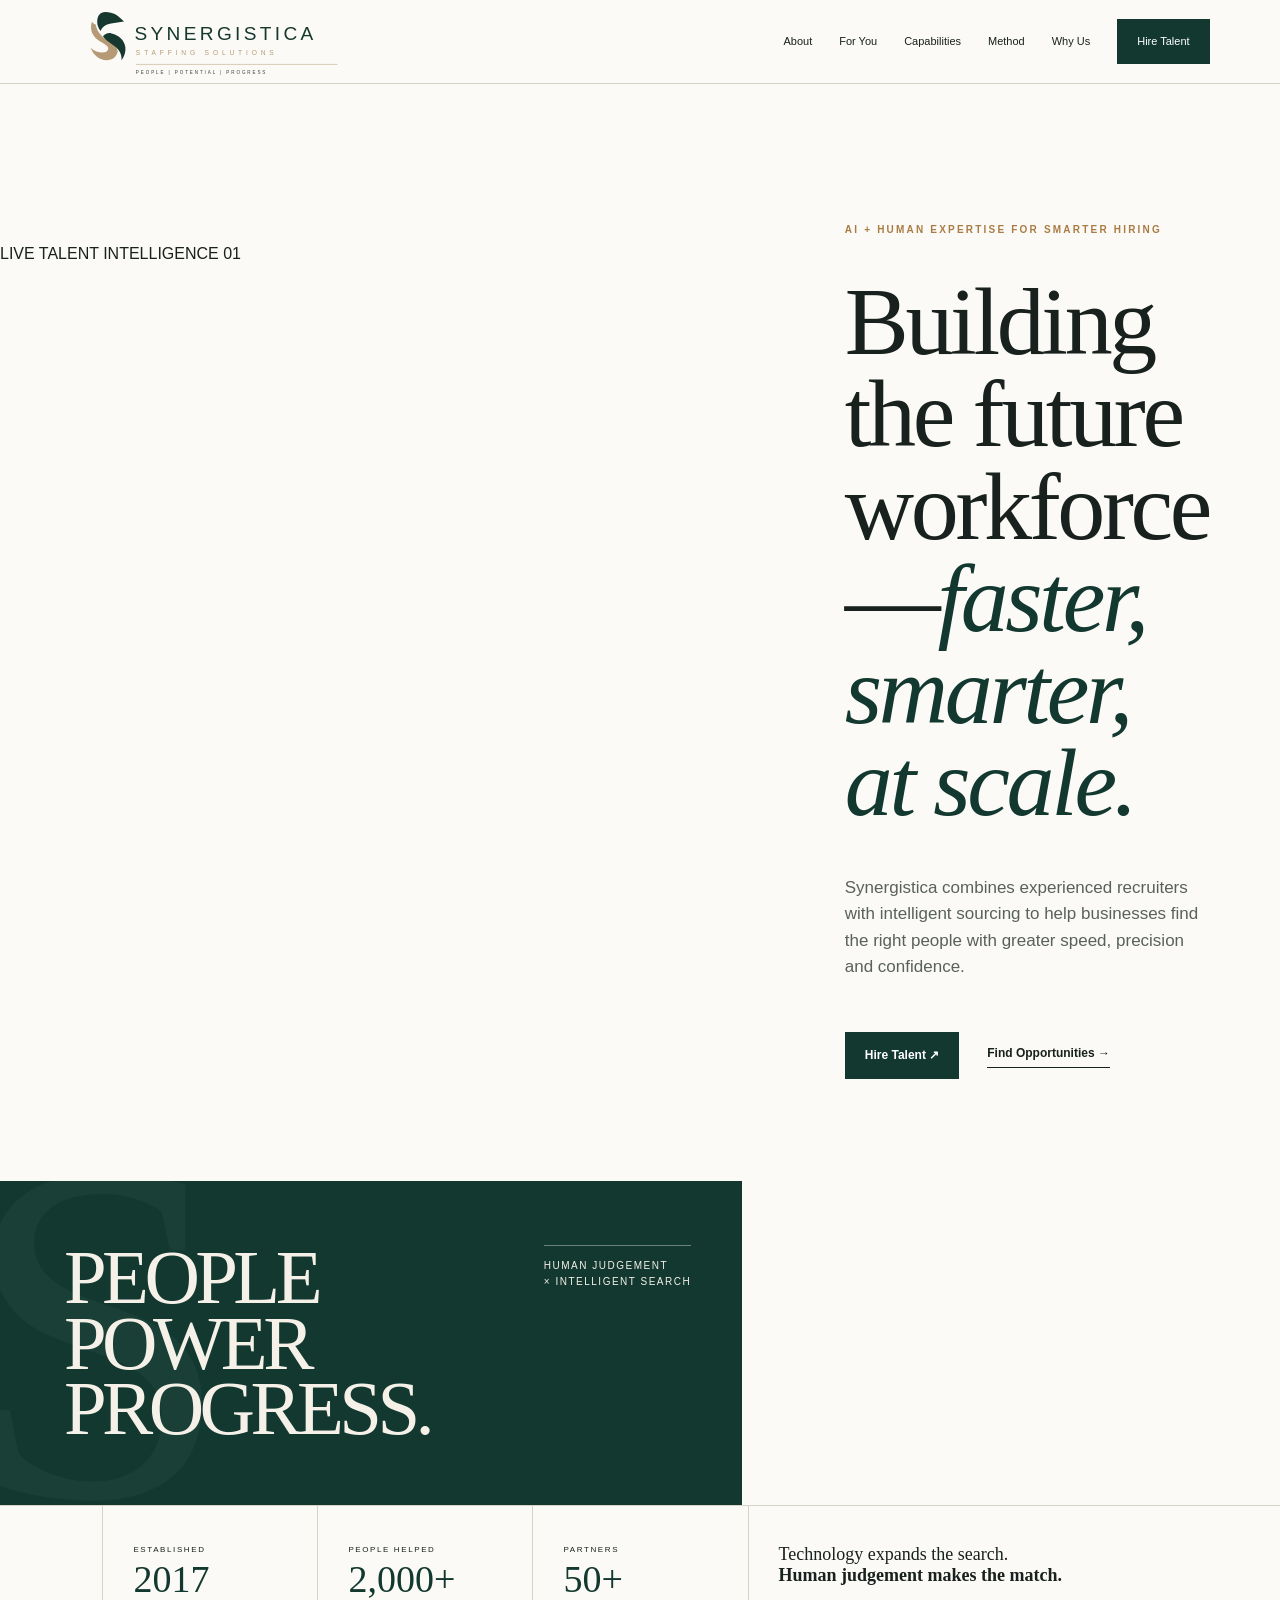
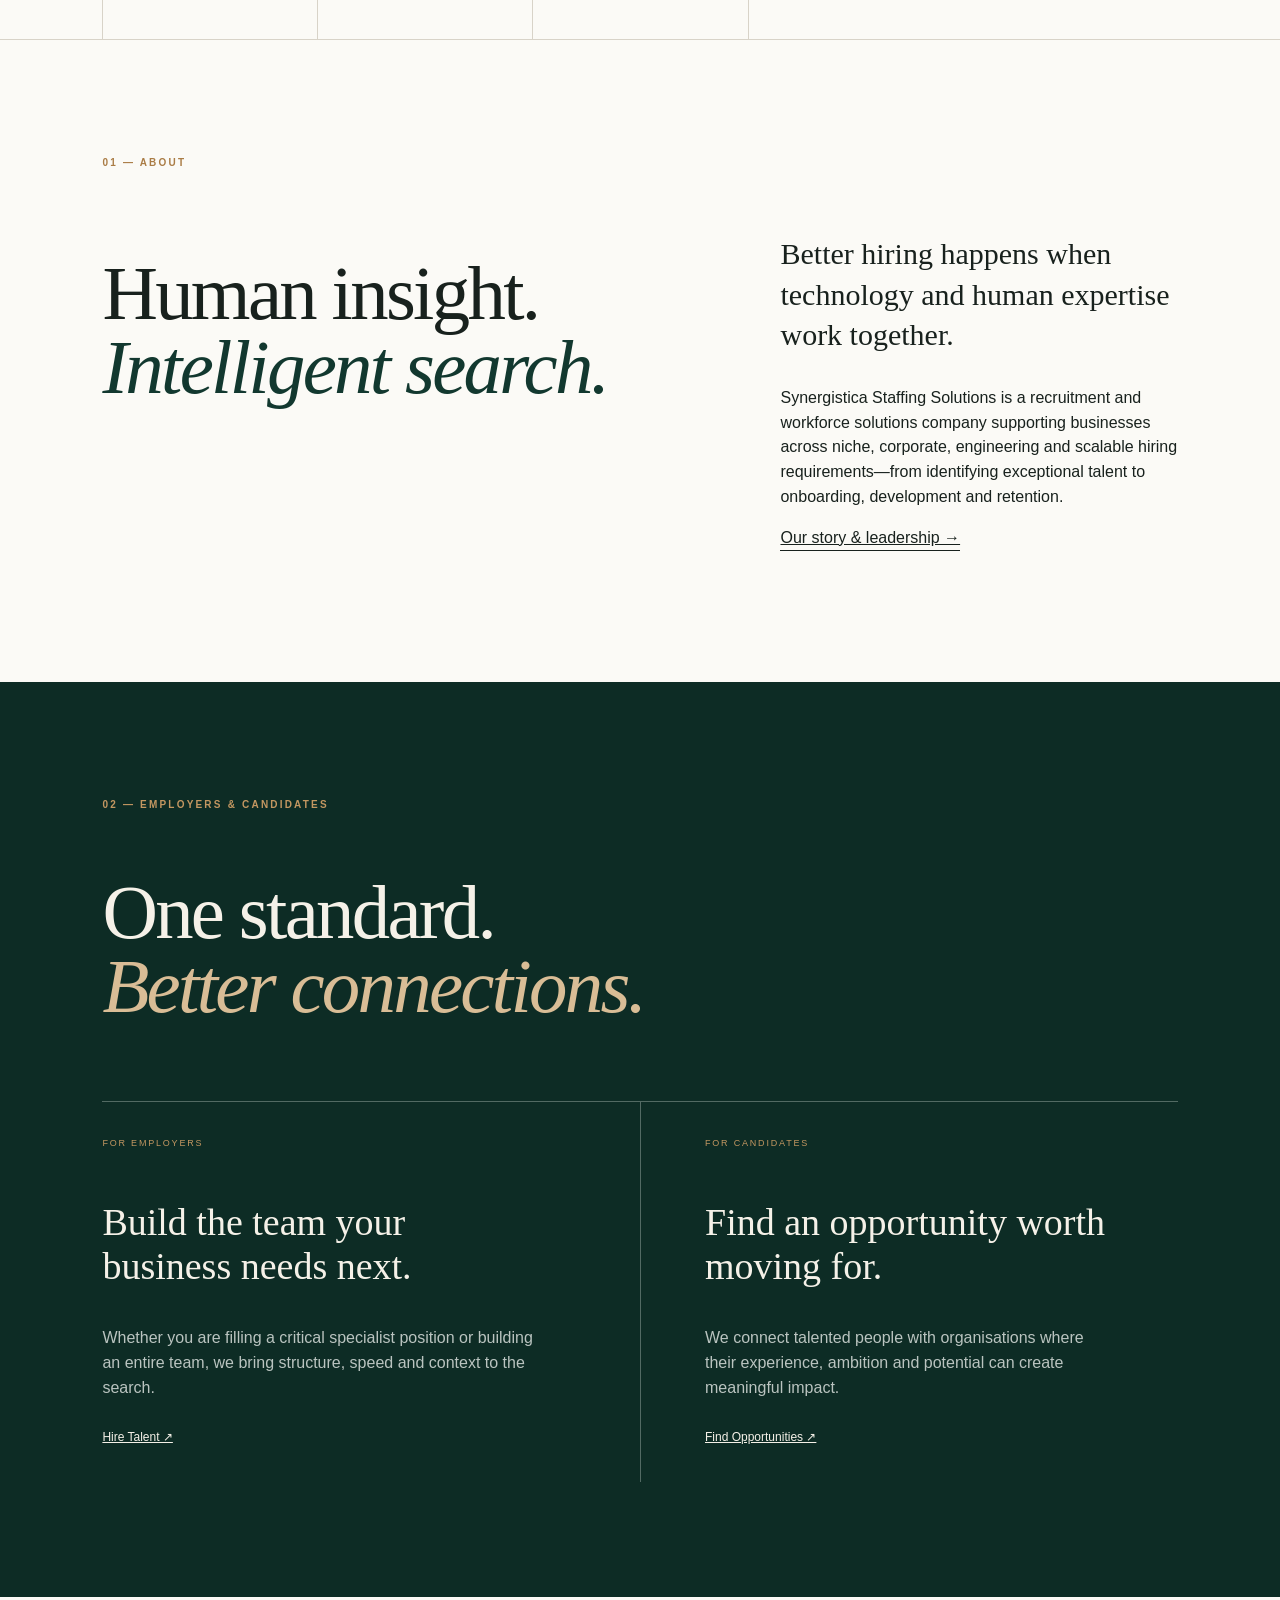
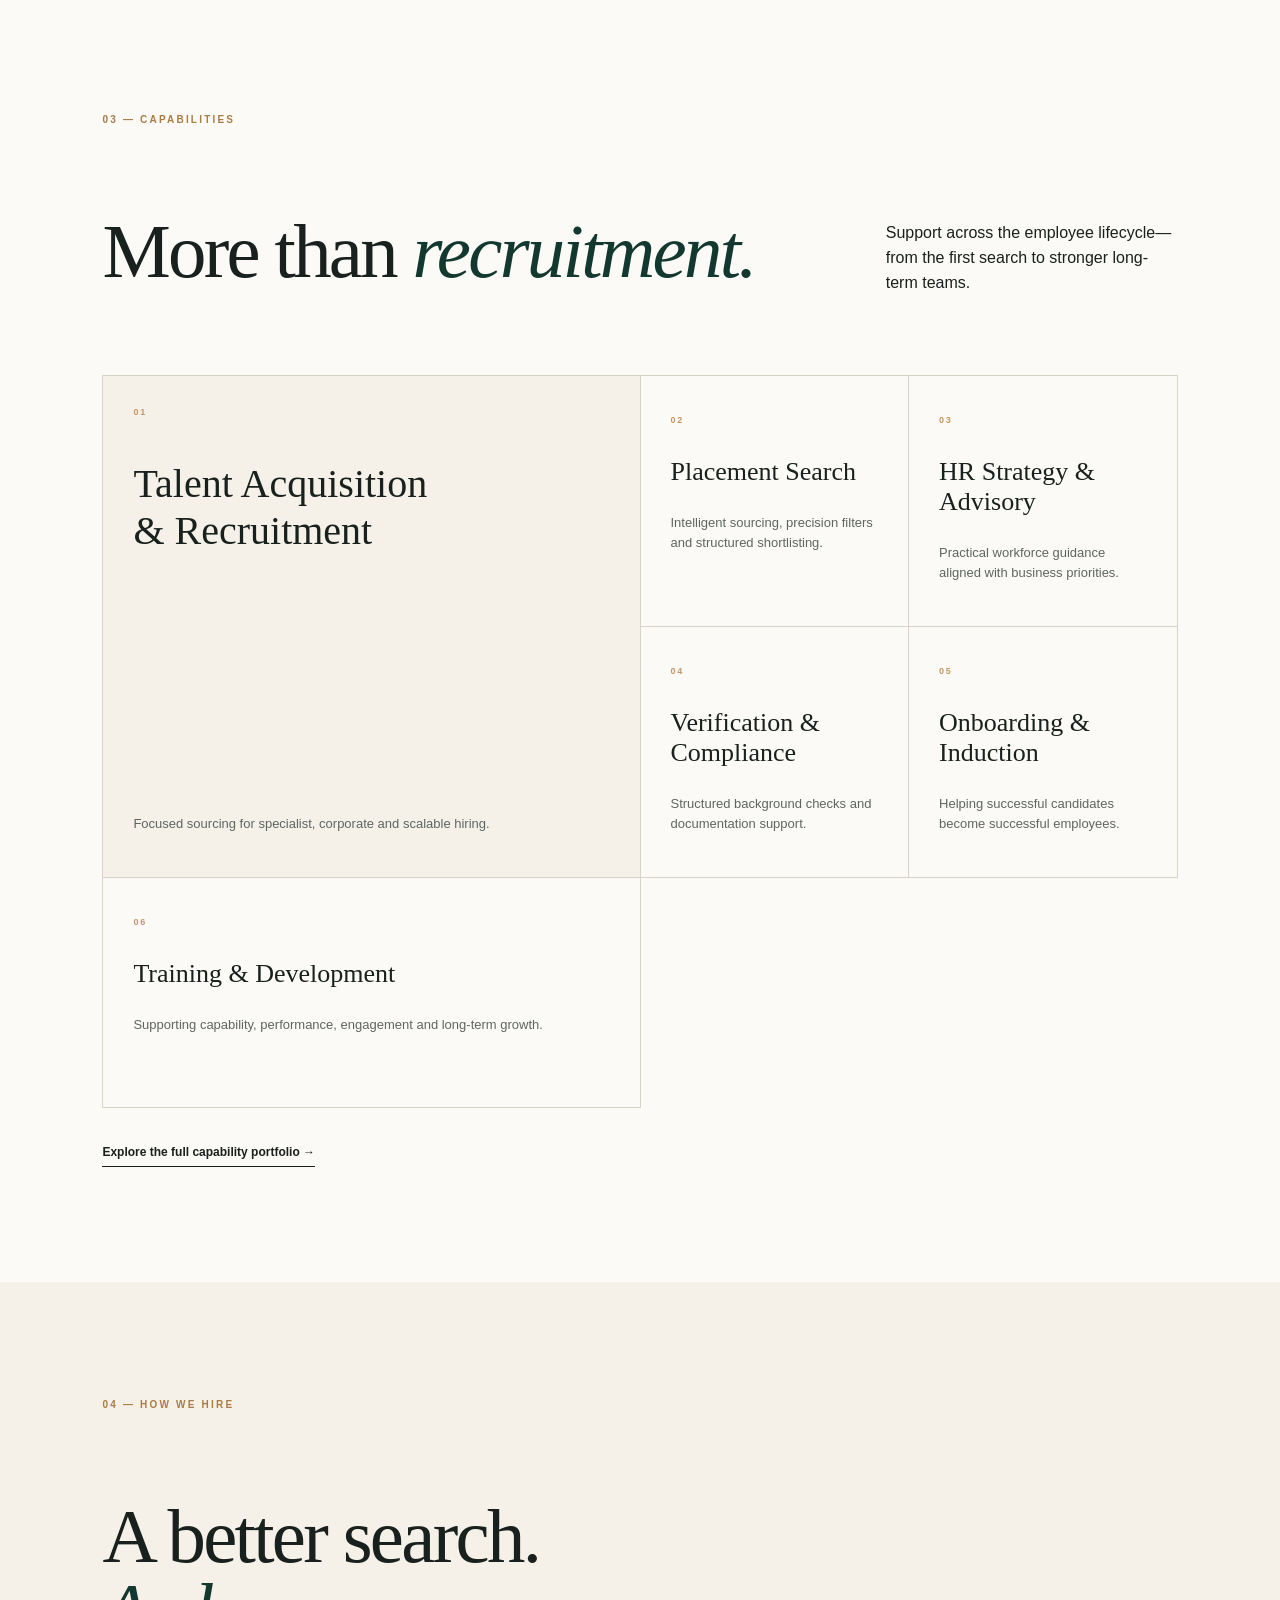
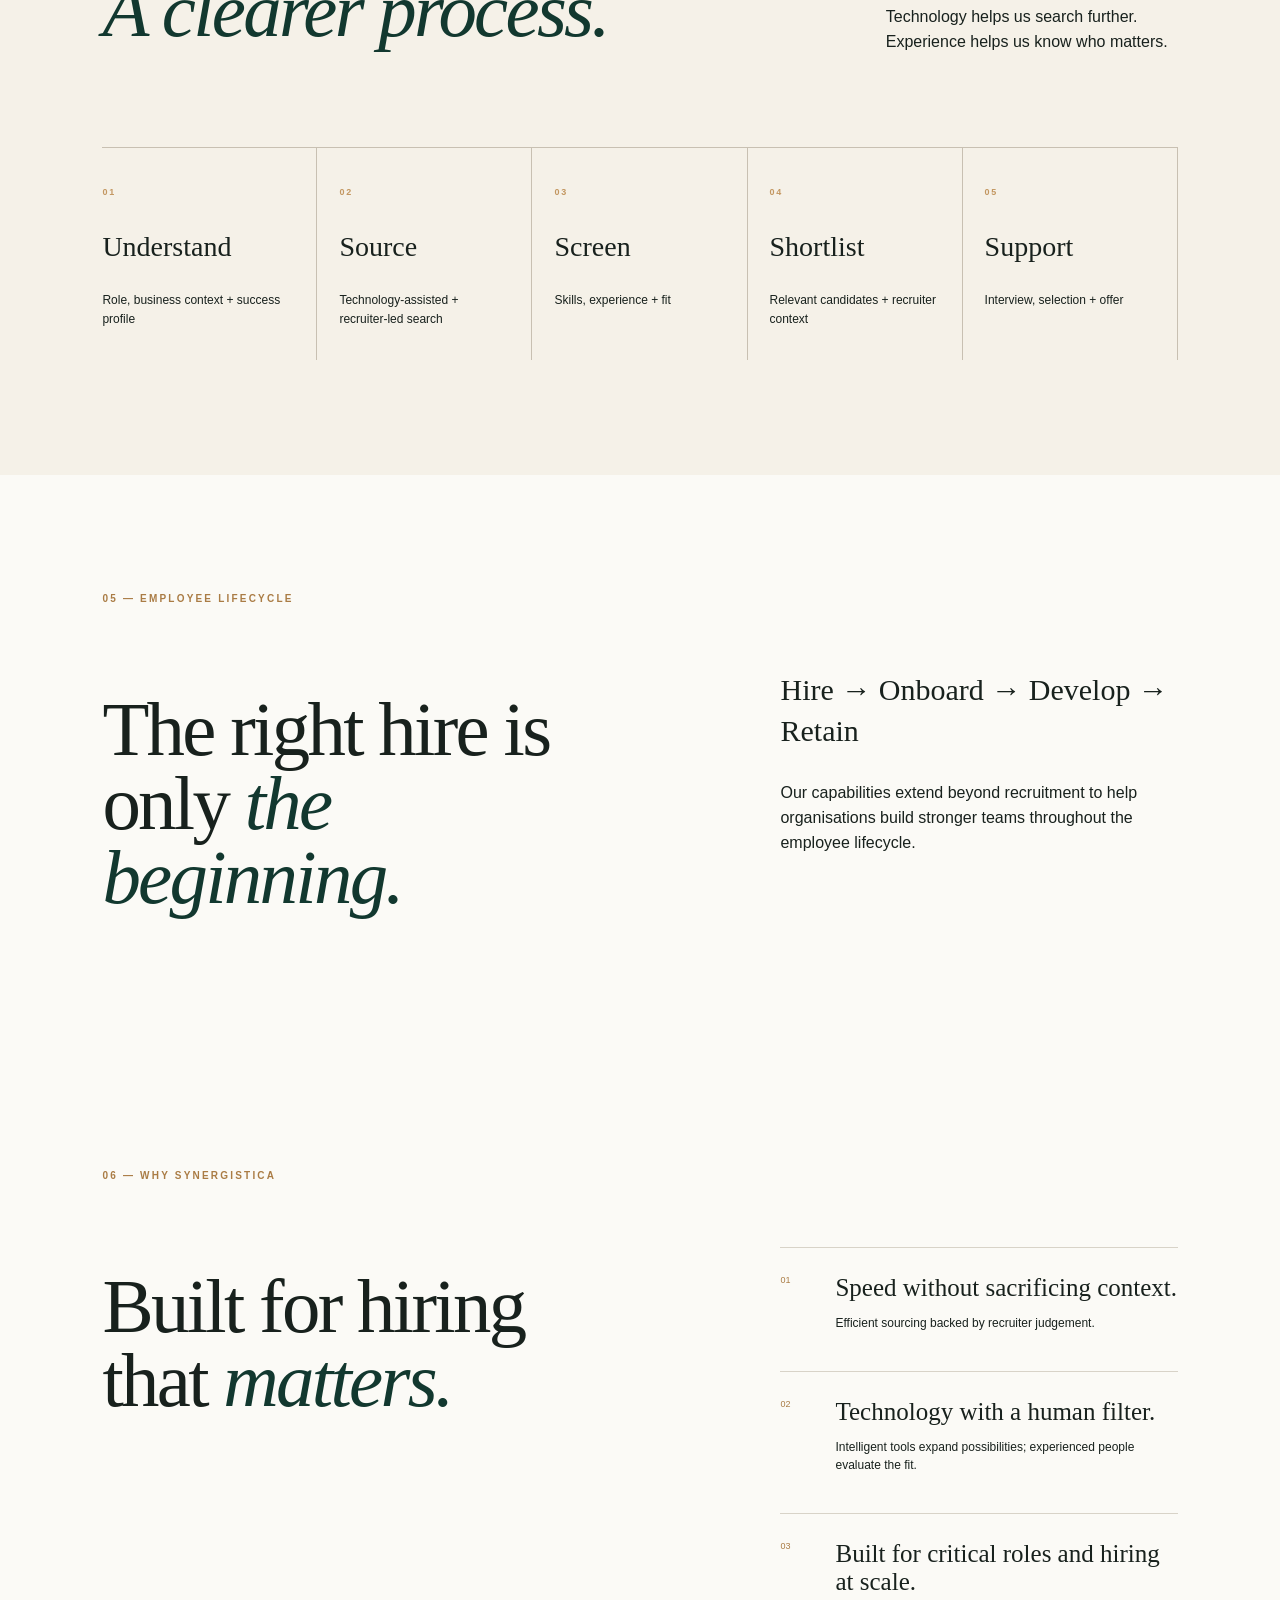
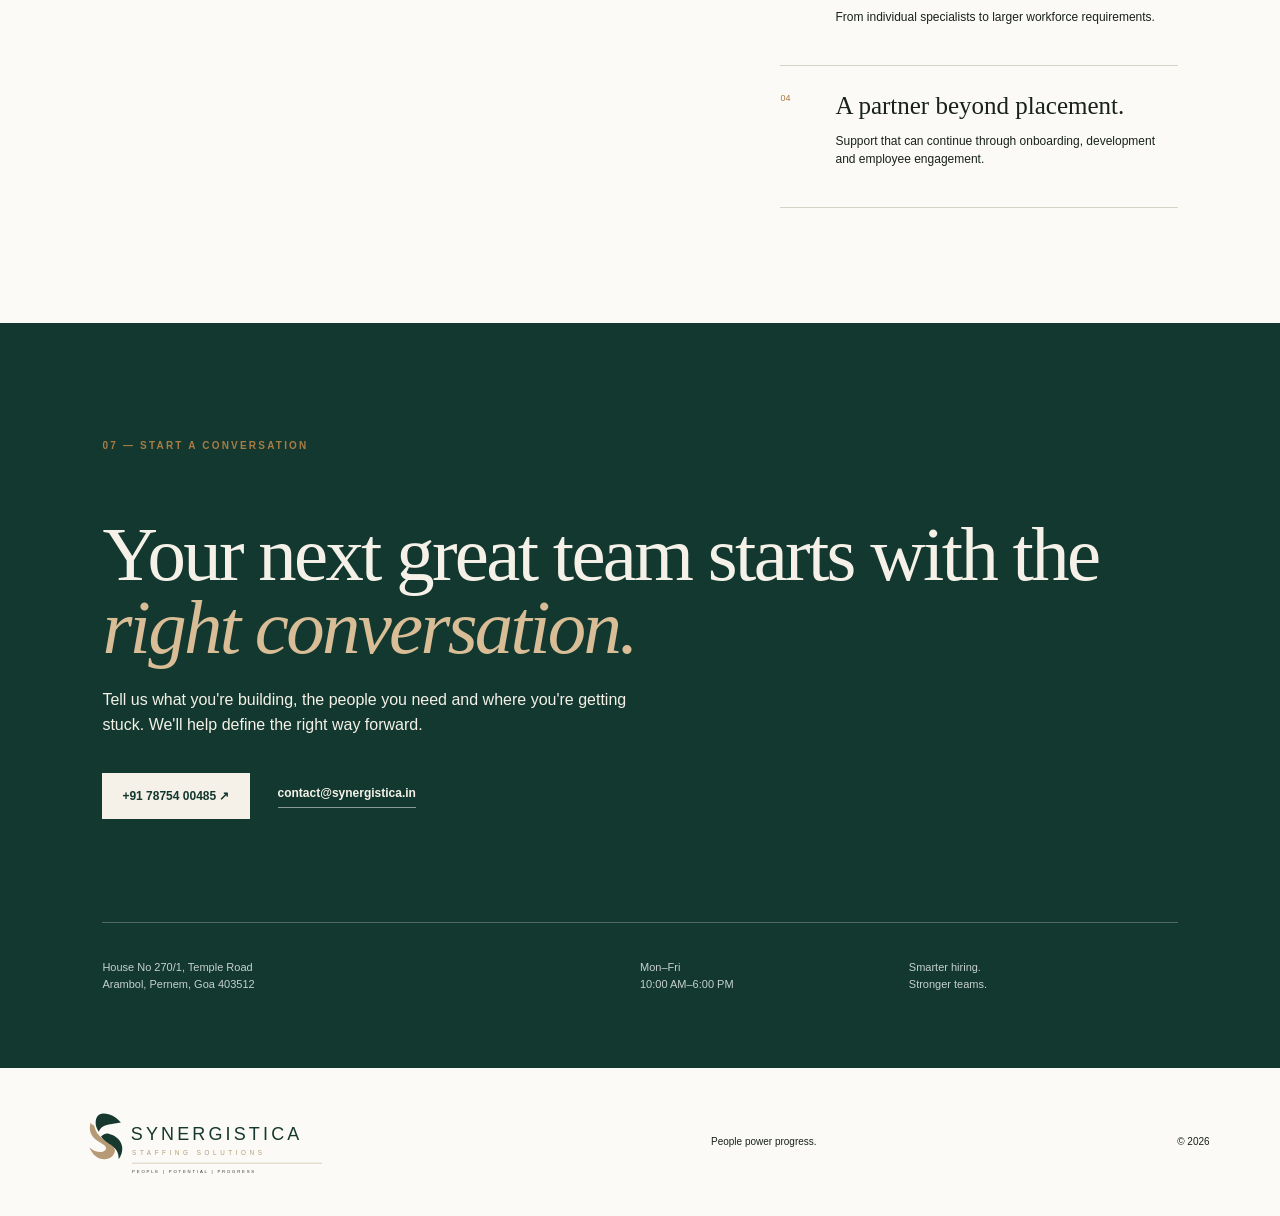
==== commit d1e8ebad: "Add interactive AI talent network hero layer" ====
--- a/index.html
+++ b/index.html
@@ -1,6 +1,6 @@
 <!doctype html><html lang="en"><head><meta charset="utf-8"><meta name="viewport" content="width=device-width,initial-scale=1"><title>Synergistica Staffing Solutions | Smarter Hiring. Stronger Teams.</title><meta name="description" content="Synergistica Staffing Solutions combines experienced recruiters with intelligent sourcing to help businesses hire with greater speed, precision and confidence."><meta name="theme-color" content="#12382f"><link rel="stylesheet" href="style.css"><link rel="icon" type="image/svg+xml" href="/assets/favicon.svg"><link rel="shortcut icon" href="/assets/favicon.svg"><link rel="apple-touch-icon" href="/assets/social-logo.svg"><meta property="og:image" content="https://synergistica.in/assets/social-logo.svg"><meta property="og:image:alt" content="Synergistica Staffing Solutions"><meta name="twitter:card" content="summary_large_image"><meta name="twitter:image" content="https://synergistica.in/assets/social-logo.svg"><link rel="canonical" href="https://synergistica.in/"><meta property="og:type" content="website"><meta property="og:site_name" content="Synergistica Staffing Solutions"><meta property="og:title" content="Synergistica Staffing Solutions | Smarter Hiring. Stronger Teams."><meta property="og:url" content="https://synergistica.in/"><script type="application/ld+json">{"@context":"https://schema.org","@type":"Organization","name":"Synergistica Staffing Solutions","foundingDate":"2017","email":"contact@synergistica.in","telephone":"+91 78754 00485","address":{"@type":"PostalAddress","streetAddress":"House No 270/1, Temple Road","addressLocality":"Arambol","addressRegion":"Goa","postalCode":"403512","addressCountry":"IN"}}</script></head><body>
 <header><a class="brand brand-logo" href="index.html" aria-label="Synergistica Staffing Solutions"><img src="/assets/synergistica-logo.svg" alt="Synergistica Staffing Solutions" width="310" height="75"></a><button class="menu" aria-label="Toggle menu">☰</button><nav><a href="about.html">About</a><a href="#pathways">For You</a><a href="capabilities.html">Capabilities</a><a href="#process">Method</a><a href="#why">Why Us</a><a class="navcta" href="hire-talent.html">Hire Talent</a></nav></header>
-<main><section class="hero" id="home"><div class="hero-copy"><p class="eyebrow">AI + HUMAN EXPERTISE FOR SMARTER HIRING</p><h1>Building the future workforce—<span>faster, smarter, at scale.</span></h1><p class="lead">Synergistica combines experienced recruiters with intelligent sourcing to help businesses find the right people with greater speed, precision and confidence.</p><div class="actions"><a class="primary" href="hire-talent.html">Hire Talent <b>↗</b></a><a class="textlink" href="submit-cv.html">Find Opportunities →</a></div></div><div class="hero-visual"><div class="visual-word">PEOPLE<br>POWER<br>PROGRESS.</div><div class="visual-note">Human judgement<br>× intelligent search</div></div></section>
+<main><section class="hero" id="home"><div class="ai-network" aria-hidden="true"><canvas id="aiNetwork"></canvas><div class="ai-network-label">LIVE TALENT INTELLIGENCE <span>01</span></div></div><div class="hero-copy"><p class="eyebrow">AI + HUMAN EXPERTISE FOR SMARTER HIRING</p><h1>Building the future workforce—<span>faster, smarter, at scale.</span></h1><p class="lead">Synergistica combines experienced recruiters with intelligent sourcing to help businesses find the right people with greater speed, precision and confidence.</p><div class="actions"><a class="primary" href="hire-talent.html">Hire Talent <b>↗</b></a><a class="textlink" href="submit-cv.html">Find Opportunities →</a></div></div><div class="hero-visual"><div class="visual-word">PEOPLE<br>POWER<br>PROGRESS.</div><div class="visual-note">Human judgement<br>× intelligent search</div></div></section>
 <section class="proof"><div><small>ESTABLISHED</small><strong>2017</strong></div><div><small>PEOPLE HELPED</small><strong>2,000+</strong></div><div><small>PARTNERS</small><strong>50+</strong></div><p>Technology expands the search.<br><b>Human judgement makes the match.</b></p></section>
 <section id="about" class="editorial"><div class="section-label">01 — ABOUT</div><div class="editorial-grid"><h2>Human insight.<br><em>Intelligent search.</em></h2><div><p class="big">Better hiring happens when technology and human expertise work together.</p><p>Synergistica Staffing Solutions is a recruitment and workforce solutions company supporting businesses across niche, corporate, engineering and scalable hiring requirements—from identifying exceptional talent to onboarding, development and retention.</p><p><a class="textlink" href="about.html">Our story & leadership →</a></p></div></div></section>
 <section id="pathways" class="forest"><div class="section-label">02 — EMPLOYERS & CANDIDATES</div><h2>One standard.<br><em>Better connections.</em></h2><div class="path-grid"><article><span>FOR EMPLOYERS</span><div><h3>Build the team your business needs next.</h3><p>Whether you are filling a critical specialist position or building an entire team, we bring structure, speed and context to the search.</p></div><a href="hire-talent.html">Hire Talent ↗</a></article><article><span>FOR CANDIDATES</span><div><h3>Find an opportunity worth moving for.</h3><p>We connect talented people with organisations where their experience, ambition and potential can create meaningful impact.</p></div><a href="#contact">Find Opportunities ↗</a></article></div></section>
--- a/style.css
+++ b/style.css
@@ -14,3 +14,6 @@
 .google-form-shell{max-width:960px;background:#fff;border:1px solid var(--line);box-shadow:0 18px 50px rgba(24,33,29,.06);overflow:hidden}.google-form-shell iframe{display:block;width:100%;height:1120px;border:0;background:#fff}@media(max-width:720px){.google-form-shell{margin:0 -2vw;border-left:0;border-right:0}.google-form-shell iframe{height:1320px}}
 
 .native-form select{width:100%;border:0;border-bottom:1px solid #aaa397;background:transparent;padding:12px 2px;font:400 16px Arial,sans-serif;color:var(--ink);outline:none}.native-form input[type=file]{border:1px dashed #b9b1a4;padding:14px;background:rgba(255,255,255,.45)}.field-help{display:block;margin-top:-4px;font-size:11px;font-weight:400;line-height:1.5;letter-spacing:0;text-transform:none;color:#6b6b65}.native-form label:has(textarea){grid-column:1/-1}@media(max-width:720px){.native-form label:has(textarea){grid-column:auto}}
+
+/* Canonical brand asset */
+.brand-logo{display:flex;align-items:center;width:min(310px,52vw)!important;max-width:310px!important;height:auto!important}.brand-logo img{display:block;width:100%;height:auto;max-height:72px;object-fit:contain;object-position:left center}footer .brand-logo{width:min(280px,60vw)!important}@media(max-width:720px){.brand-logo{width:205px!important;max-width:58vw!important}.brand-logo img{max-height:52px}}
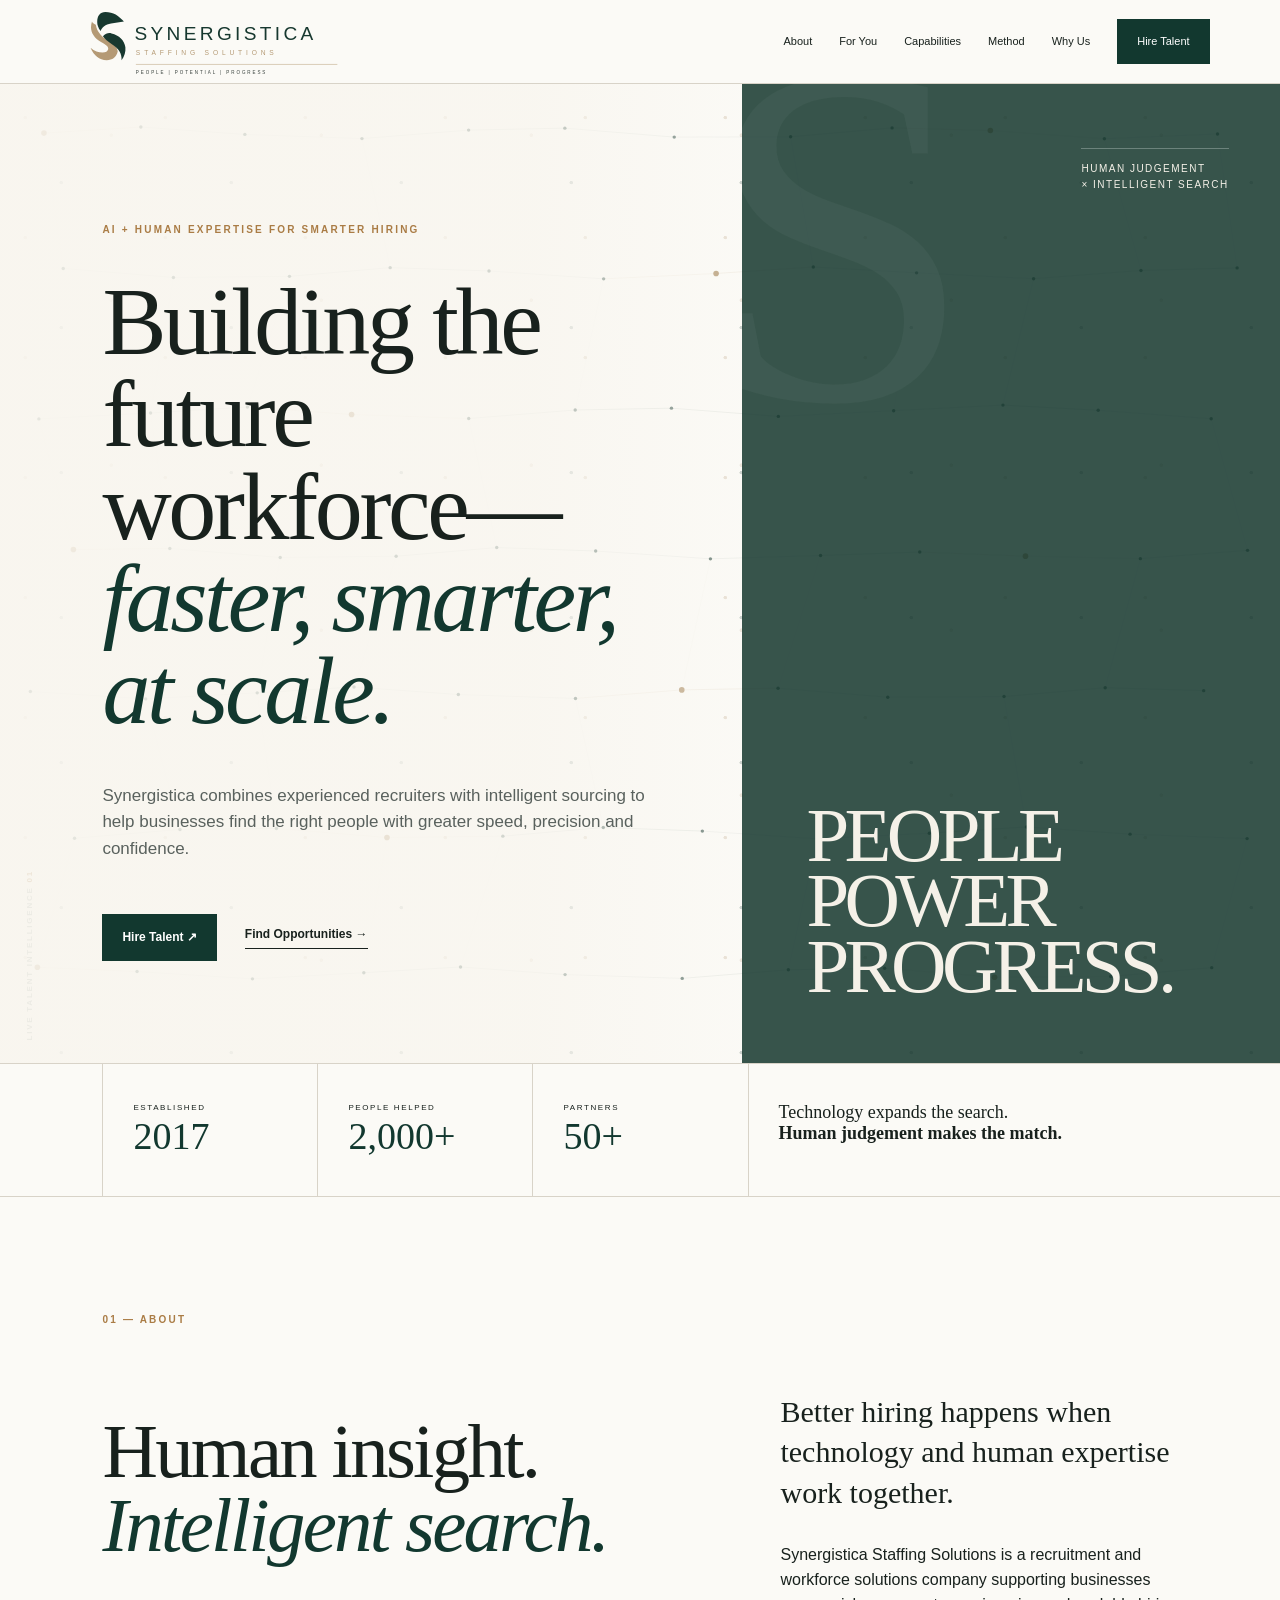
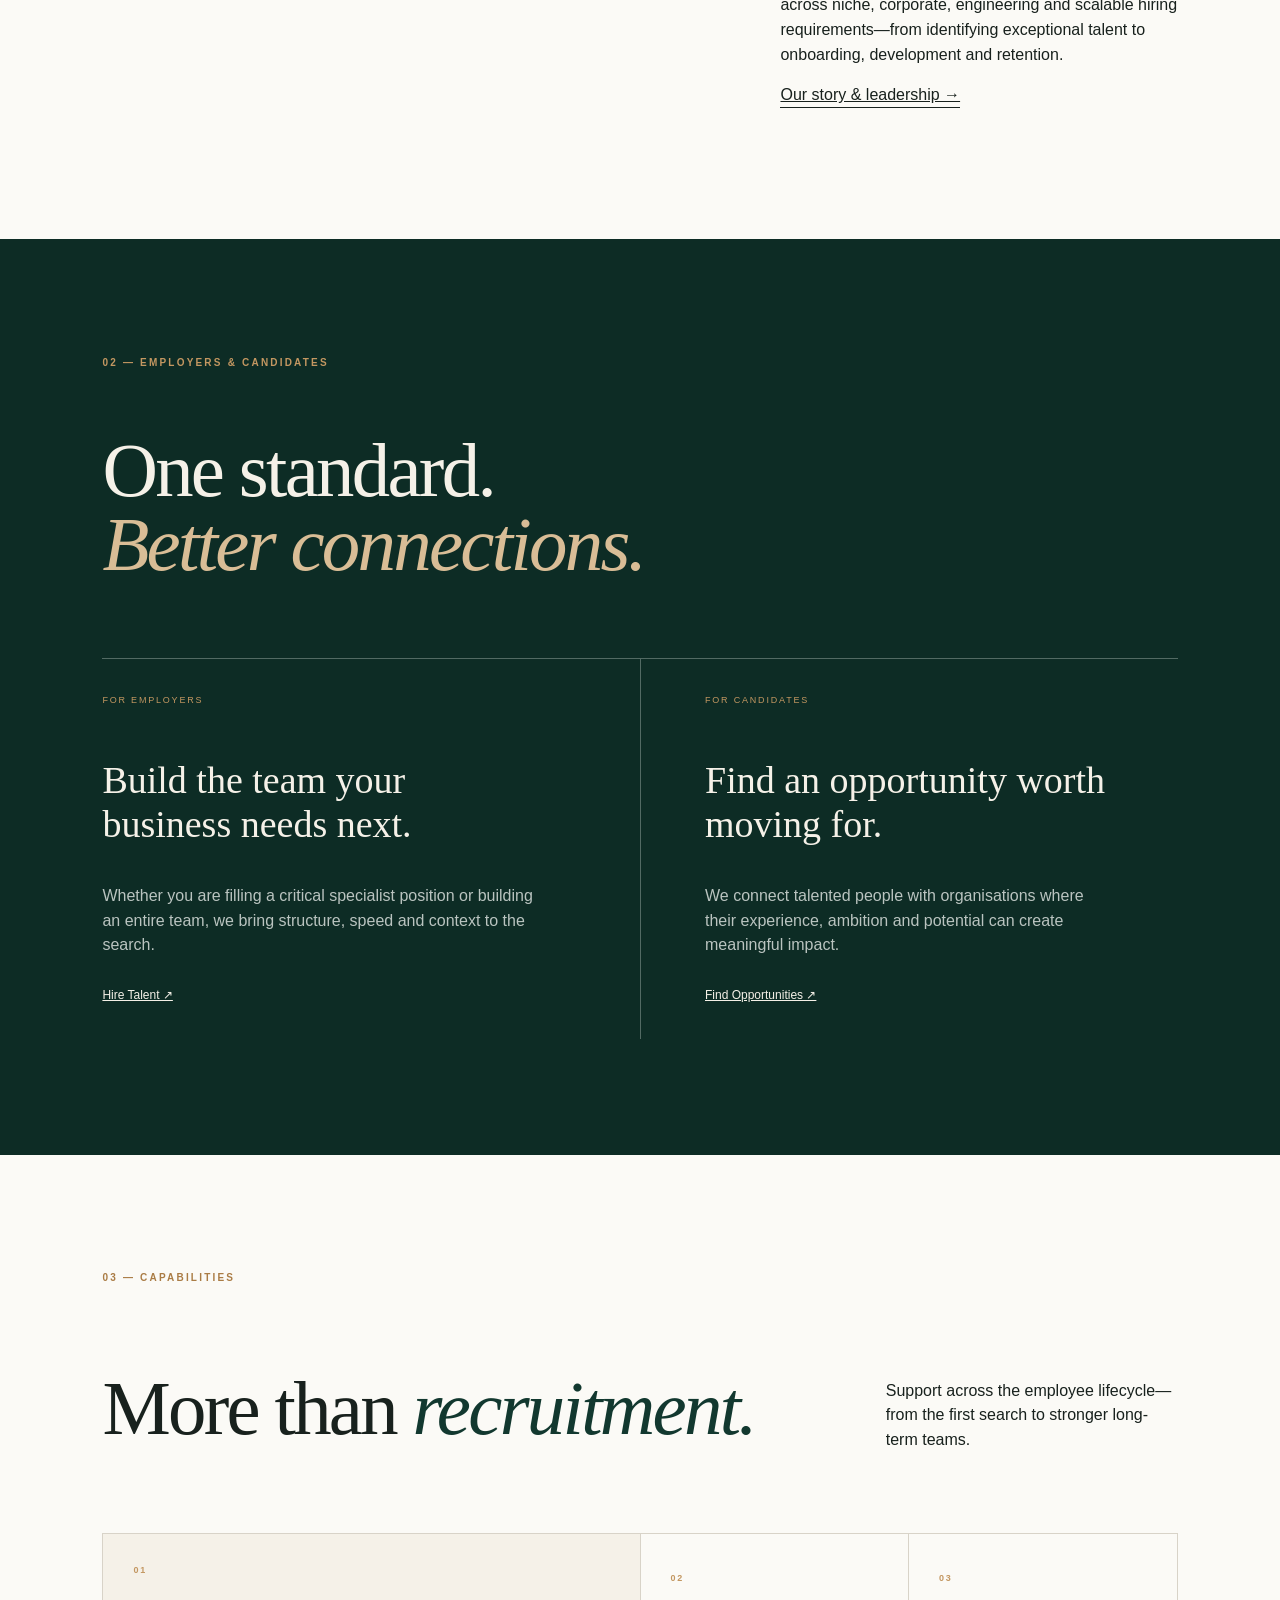
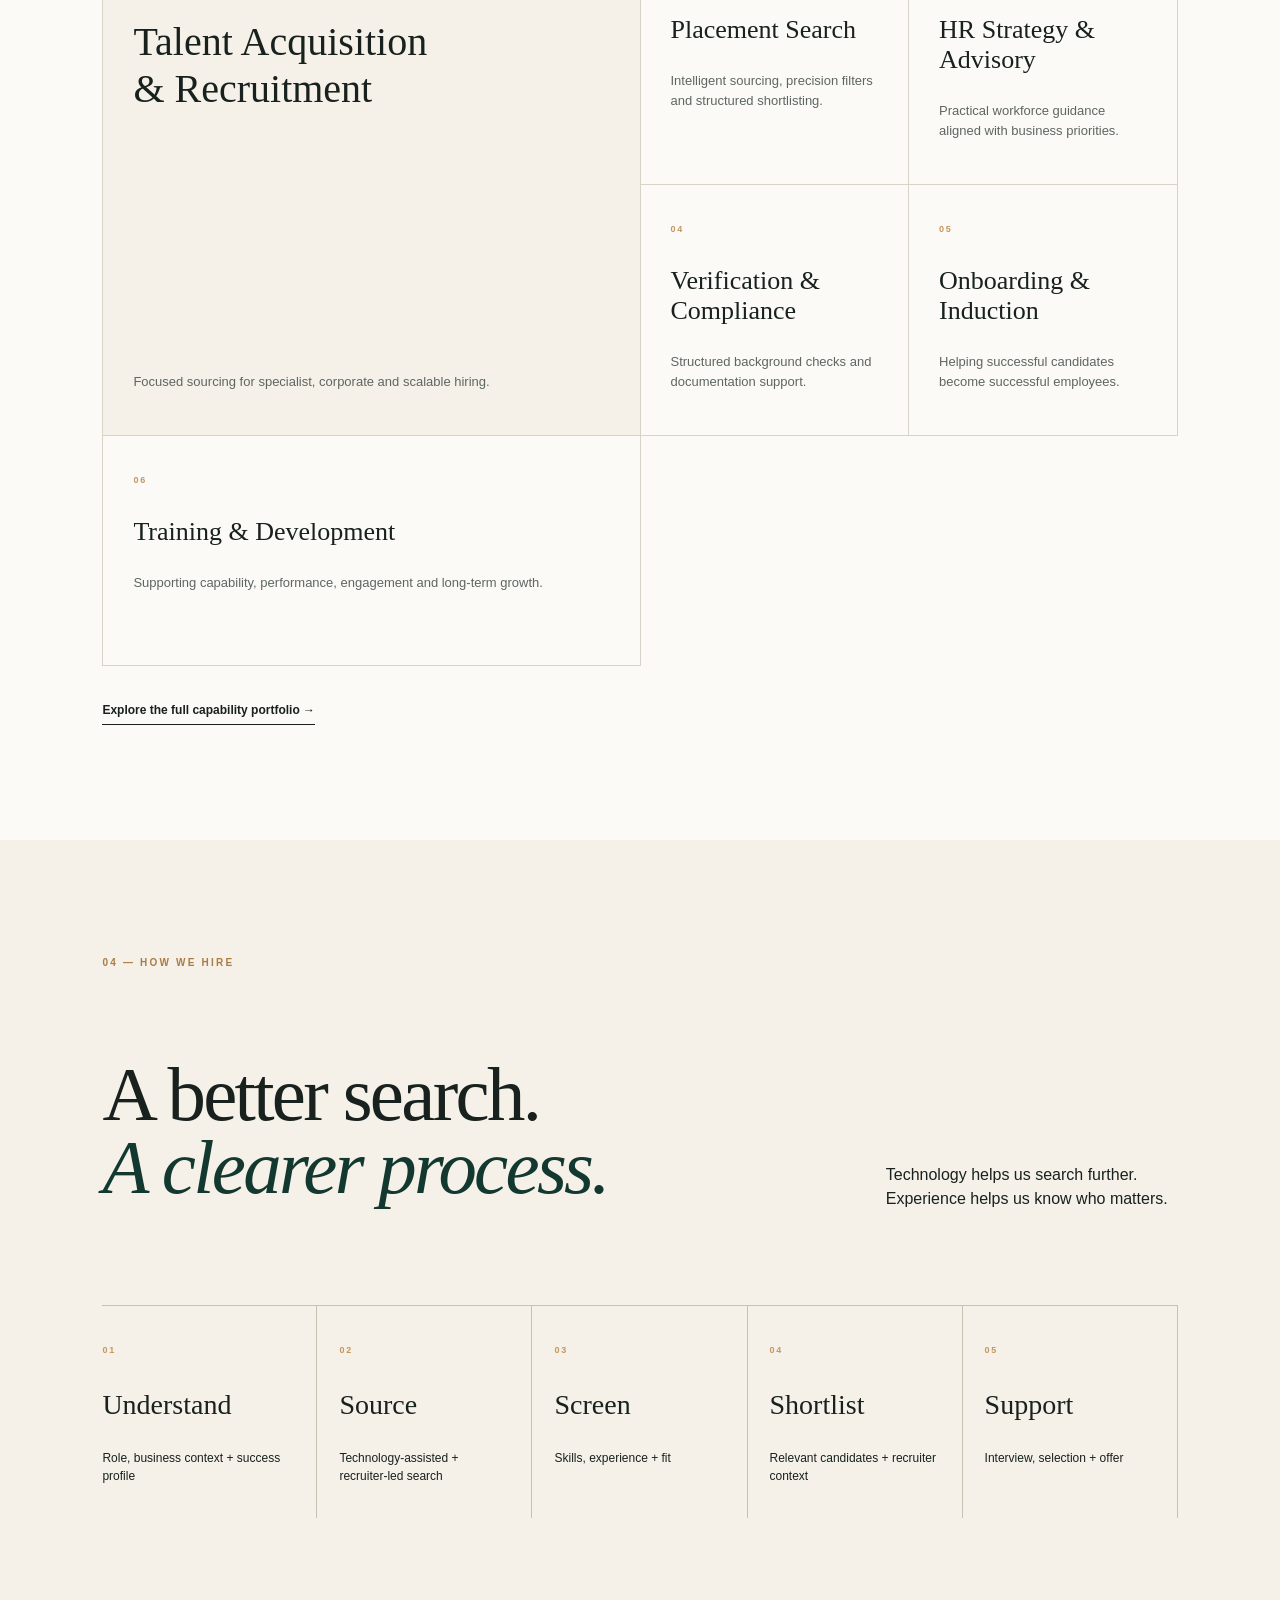
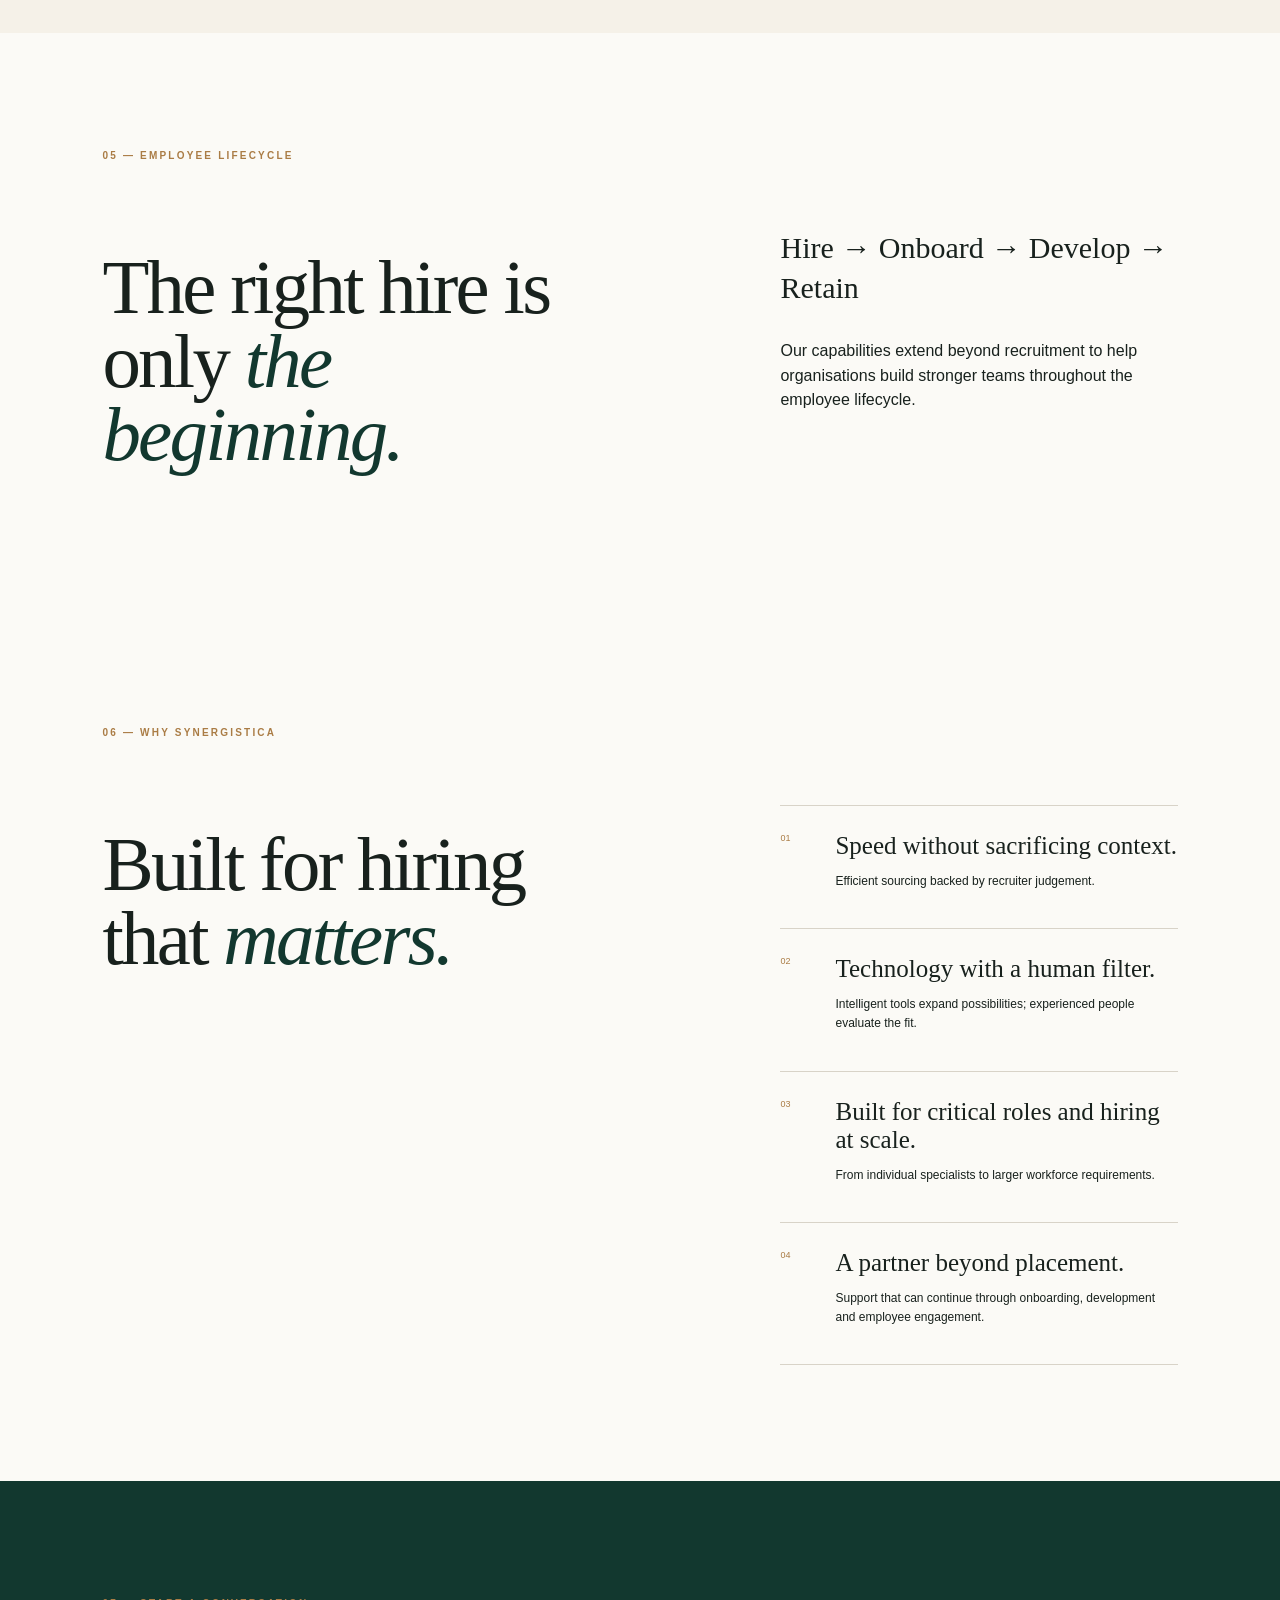
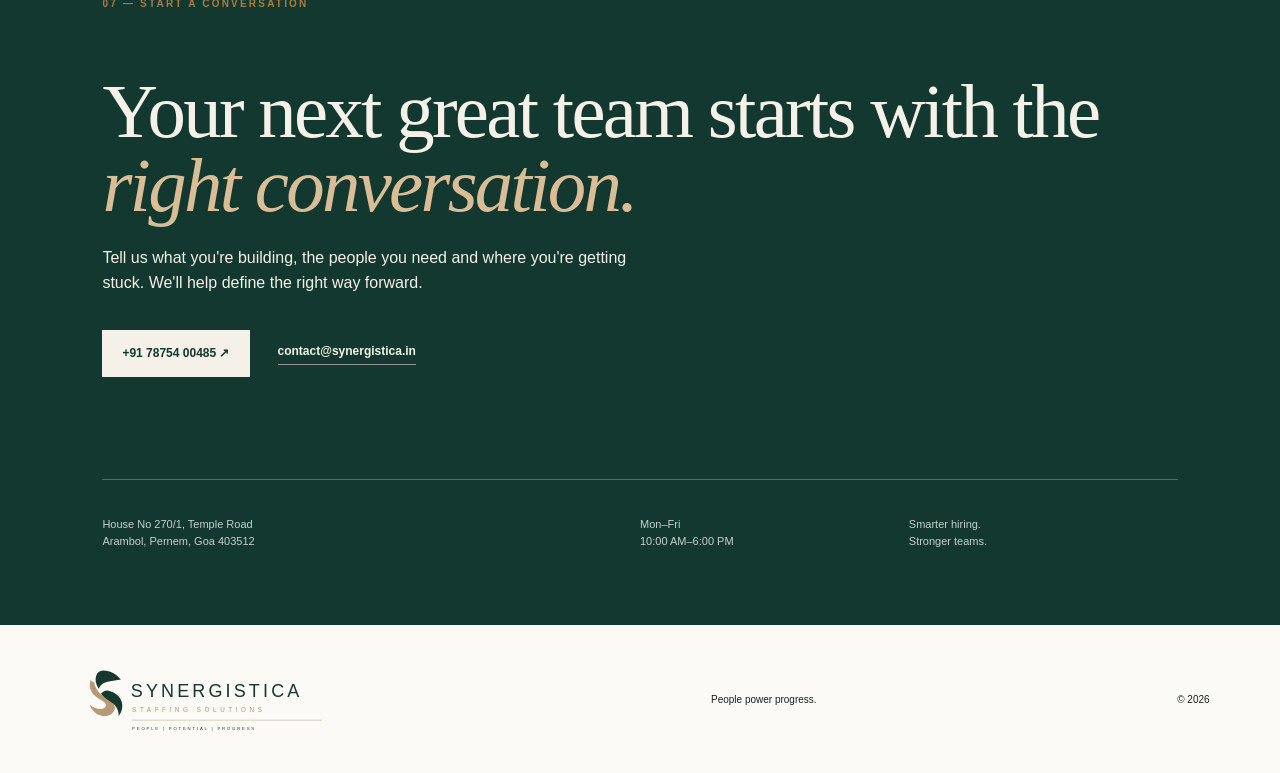
==== commit d5b60db5: "Use root asset paths and bust stale Pages cache" ====
--- a/index.html
+++ b/index.html
@@ -1,4 +1,4 @@
-<!doctype html><html lang="en"><head><meta charset="utf-8"><meta name="viewport" content="width=device-width,initial-scale=1"><title>Synergistica Staffing Solutions | Smarter Hiring. Stronger Teams.</title><meta name="description" content="Synergistica Staffing Solutions combines experienced recruiters with intelligent sourcing to help businesses hire with greater speed, precision and confidence."><meta name="theme-color" content="#12382f"><link rel="stylesheet" href="style.css"><link rel="icon" type="image/svg+xml" href="/assets/favicon.svg"><link rel="shortcut icon" href="/assets/favicon.svg"><link rel="apple-touch-icon" href="/assets/social-logo.svg"><meta property="og:image" content="https://synergistica.in/assets/social-logo.svg"><meta property="og:image:alt" content="Synergistica Staffing Solutions"><meta name="twitter:card" content="summary_large_image"><meta name="twitter:image" content="https://synergistica.in/assets/social-logo.svg"><link rel="canonical" href="https://synergistica.in/"><meta property="og:type" content="website"><meta property="og:site_name" content="Synergistica Staffing Solutions"><meta property="og:title" content="Synergistica Staffing Solutions | Smarter Hiring. Stronger Teams."><meta property="og:url" content="https://synergistica.in/"><script type="application/ld+json">{"@context":"https://schema.org","@type":"Organization","name":"Synergistica Staffing Solutions","foundingDate":"2017","email":"contact@synergistica.in","telephone":"+91 78754 00485","address":{"@type":"PostalAddress","streetAddress":"House No 270/1, Temple Road","addressLocality":"Arambol","addressRegion":"Goa","postalCode":"403512","addressCountry":"IN"}}</script></head><body>
+<!doctype html><html lang="en"><head><meta charset="utf-8"><meta name="viewport" content="width=device-width,initial-scale=1"><title>Synergistica Staffing Solutions | Smarter Hiring. Stronger Teams.</title><meta name="description" content="Synergistica Staffing Solutions combines experienced recruiters with intelligent sourcing to help businesses hire with greater speed, precision and confidence."><meta name="theme-color" content="#12382f"><link rel="stylesheet" href="/style.css?v=20260930-3"><link rel="icon" type="image/svg+xml" href="/assets/favicon.svg"><link rel="shortcut icon" href="/assets/favicon.svg"><link rel="apple-touch-icon" href="/assets/social-logo.svg"><meta property="og:image" content="https://synergistica.in/assets/social-logo.svg"><meta property="og:image:alt" content="Synergistica Staffing Solutions"><meta name="twitter:card" content="summary_large_image"><meta name="twitter:image" content="https://synergistica.in/assets/social-logo.svg"><link rel="canonical" href="https://synergistica.in/"><meta property="og:type" content="website"><meta property="og:site_name" content="Synergistica Staffing Solutions"><meta property="og:title" content="Synergistica Staffing Solutions | Smarter Hiring. Stronger Teams."><meta property="og:url" content="https://synergistica.in/"><script type="application/ld+json">{"@context":"https://schema.org","@type":"Organization","name":"Synergistica Staffing Solutions","foundingDate":"2017","email":"contact@synergistica.in","telephone":"+91 78754 00485","address":{"@type":"PostalAddress","streetAddress":"House No 270/1, Temple Road","addressLocality":"Arambol","addressRegion":"Goa","postalCode":"403512","addressCountry":"IN"}}</script></head><body>
 <header><a class="brand brand-logo" href="index.html" aria-label="Synergistica Staffing Solutions"><img src="/assets/synergistica-logo.svg" alt="Synergistica Staffing Solutions" width="310" height="75"></a><button class="menu" aria-label="Toggle menu">☰</button><nav><a href="about.html">About</a><a href="#pathways">For You</a><a href="capabilities.html">Capabilities</a><a href="#process">Method</a><a href="#why">Why Us</a><a class="navcta" href="hire-talent.html">Hire Talent</a></nav></header>
 <main><section class="hero" id="home"><div class="ai-network" aria-hidden="true"><canvas id="aiNetwork"></canvas><div class="ai-network-label">LIVE TALENT INTELLIGENCE <span>01</span></div></div><div class="hero-copy"><p class="eyebrow">AI + HUMAN EXPERTISE FOR SMARTER HIRING</p><h1>Building the future workforce—<span>faster, smarter, at scale.</span></h1><p class="lead">Synergistica combines experienced recruiters with intelligent sourcing to help businesses find the right people with greater speed, precision and confidence.</p><div class="actions"><a class="primary" href="hire-talent.html">Hire Talent <b>↗</b></a><a class="textlink" href="submit-cv.html">Find Opportunities →</a></div></div><div class="hero-visual"><div class="visual-word">PEOPLE<br>POWER<br>PROGRESS.</div><div class="visual-note">Human judgement<br>× intelligent search</div></div></section>
 <section class="proof"><div><small>ESTABLISHED</small><strong>2017</strong></div><div><small>PEOPLE HELPED</small><strong>2,000+</strong></div><div><small>PARTNERS</small><strong>50+</strong></div><p>Technology expands the search.<br><b>Human judgement makes the match.</b></p></section>
@@ -9,4 +9,4 @@
 <section class="editorial"><div class="section-label">05 — EMPLOYEE LIFECYCLE</div><div class="editorial-grid"><h2>The right hire is only <em>the beginning.</em></h2><div><p class="big">Hire → Onboard → Develop → Retain</p><p>Our capabilities extend beyond recruitment to help organisations build stronger teams throughout the employee lifecycle.</p></div></div></section>
 <section id="why"><div class="section-label">06 — WHY SYNERGISTICA</div><div class="why-grid"><h2>Built for hiring that <em>matters.</em></h2><div class="reason-list"><article><span>01</span><div><h3>Speed without sacrificing context.</h3><p>Efficient sourcing backed by recruiter judgement.</p></div></article><article><span>02</span><div><h3>Technology with a human filter.</h3><p>Intelligent tools expand possibilities; experienced people evaluate the fit.</p></div></article><article><span>03</span><div><h3>Built for critical roles and hiring at scale.</h3><p>From individual specialists to larger workforce requirements.</p></div></article><article><span>04</span><div><h3>A partner beyond placement.</h3><p>Support that can continue through onboarding, development and employee engagement.</p></div></article></div></div></section>
 <section id="contact" class="contact"><div class="section-label">07 — START A CONVERSATION</div><h2>Your next great team starts with the <em>right conversation.</em></h2><p>Tell us what you're building, the people you need and where you're getting stuck. We'll help define the right way forward.</p><div class="actions"><a class="primary cream" href="tel:+917875400485">+91 78754 00485 ↗</a><a class="email" href="mailto:contact@synergistica.in">contact@synergistica.in</a></div><div class="contact-foot"><p>House No 270/1, Temple Road<br>Arambol, Pernem, Goa 403512</p><p>Mon–Fri<br>10:00 AM–6:00 PM</p><p>Smarter hiring.<br>Stronger teams.</p></div></section></main>
-<footer><a class="brand brand-logo" href="index.html" aria-label="Synergistica Staffing Solutions"><img src="/assets/synergistica-logo.svg" alt="Synergistica Staffing Solutions" width="310" height="75"></a><p>People power progress.</p><p>© <span id="year"></span></p></footer><script src="script.js"></script></body></html>+<footer><a class="brand brand-logo" href="index.html" aria-label="Synergistica Staffing Solutions"><img src="/assets/synergistica-logo.svg" alt="Synergistica Staffing Solutions" width="310" height="75"></a><p>People power progress.</p><p>© <span id="year"></span></p></footer><script src="/script.js?v=20260930-3"></script></body></html>
--- a/style.css
+++ b/style.css
@@ -17,3 +17,9 @@
 
 /* Canonical brand asset */
 .brand-logo{display:flex;align-items:center;width:min(310px,52vw)!important;max-width:310px!important;height:auto!important}.brand-logo img{display:block;width:100%;height:auto;max-height:72px;object-fit:contain;object-position:left center}footer .brand-logo{width:min(280px,60vw)!important}@media(max-width:720px){.brand-logo{width:205px!important;max-width:58vw!important}.brand-logo img{max-height:52px}}
+
+/* Interactive talent-intelligence hero */
+.hero{position:relative;isolation:isolate;overflow:hidden}.hero-copy,.hero-visual{position:relative;z-index:2}.ai-network{position:absolute;inset:0;z-index:1;pointer-events:none;overflow:hidden}.ai-network canvas{width:100%;height:100%;display:block;opacity:.78}.ai-network-label{position:absolute;left:2vw;bottom:22px;writing-mode:vertical-rl;transform:rotate(180deg);font:600 8px/1 Arial,sans-serif;letter-spacing:.22em;color:rgba(23,56,47,.42)}.ai-network-label span{color:var(--bronze)}.hero-copy{background:linear-gradient(90deg,rgba(248,245,238,.94) 0%,rgba(248,245,238,.88) 68%,rgba(248,245,238,.18) 100%)}.hero-visual{background:rgba(23,56,47,.91);backdrop-filter:blur(.6px)}@media(max-width:850px){.ai-network{bottom:38%}.ai-network-label{display:none}.hero-copy{background:rgba(248,245,238,.92)}}@media(prefers-reduced-motion:reduce){.ai-network canvas{opacity:.42}}
+
+/* AI network visibility fallback */
+.ai-network{background-image:radial-gradient(circle at 18% 28%,rgba(181,154,117,.28) 0 1.5px,transparent 2px),radial-gradient(circle at 36% 68%,rgba(23,56,47,.22) 0 1.5px,transparent 2px),radial-gradient(circle at 53% 31%,rgba(181,154,117,.22) 0 1.5px,transparent 2px);background-size:140px 120px,170px 145px,210px 165px}.ai-network canvas{opacity:1}.hero-copy{background:linear-gradient(90deg,rgba(248,245,238,.88),rgba(248,245,238,.72) 72%,rgba(248,245,238,.08))}.hero-visual{background:rgba(23,56,47,.86)}
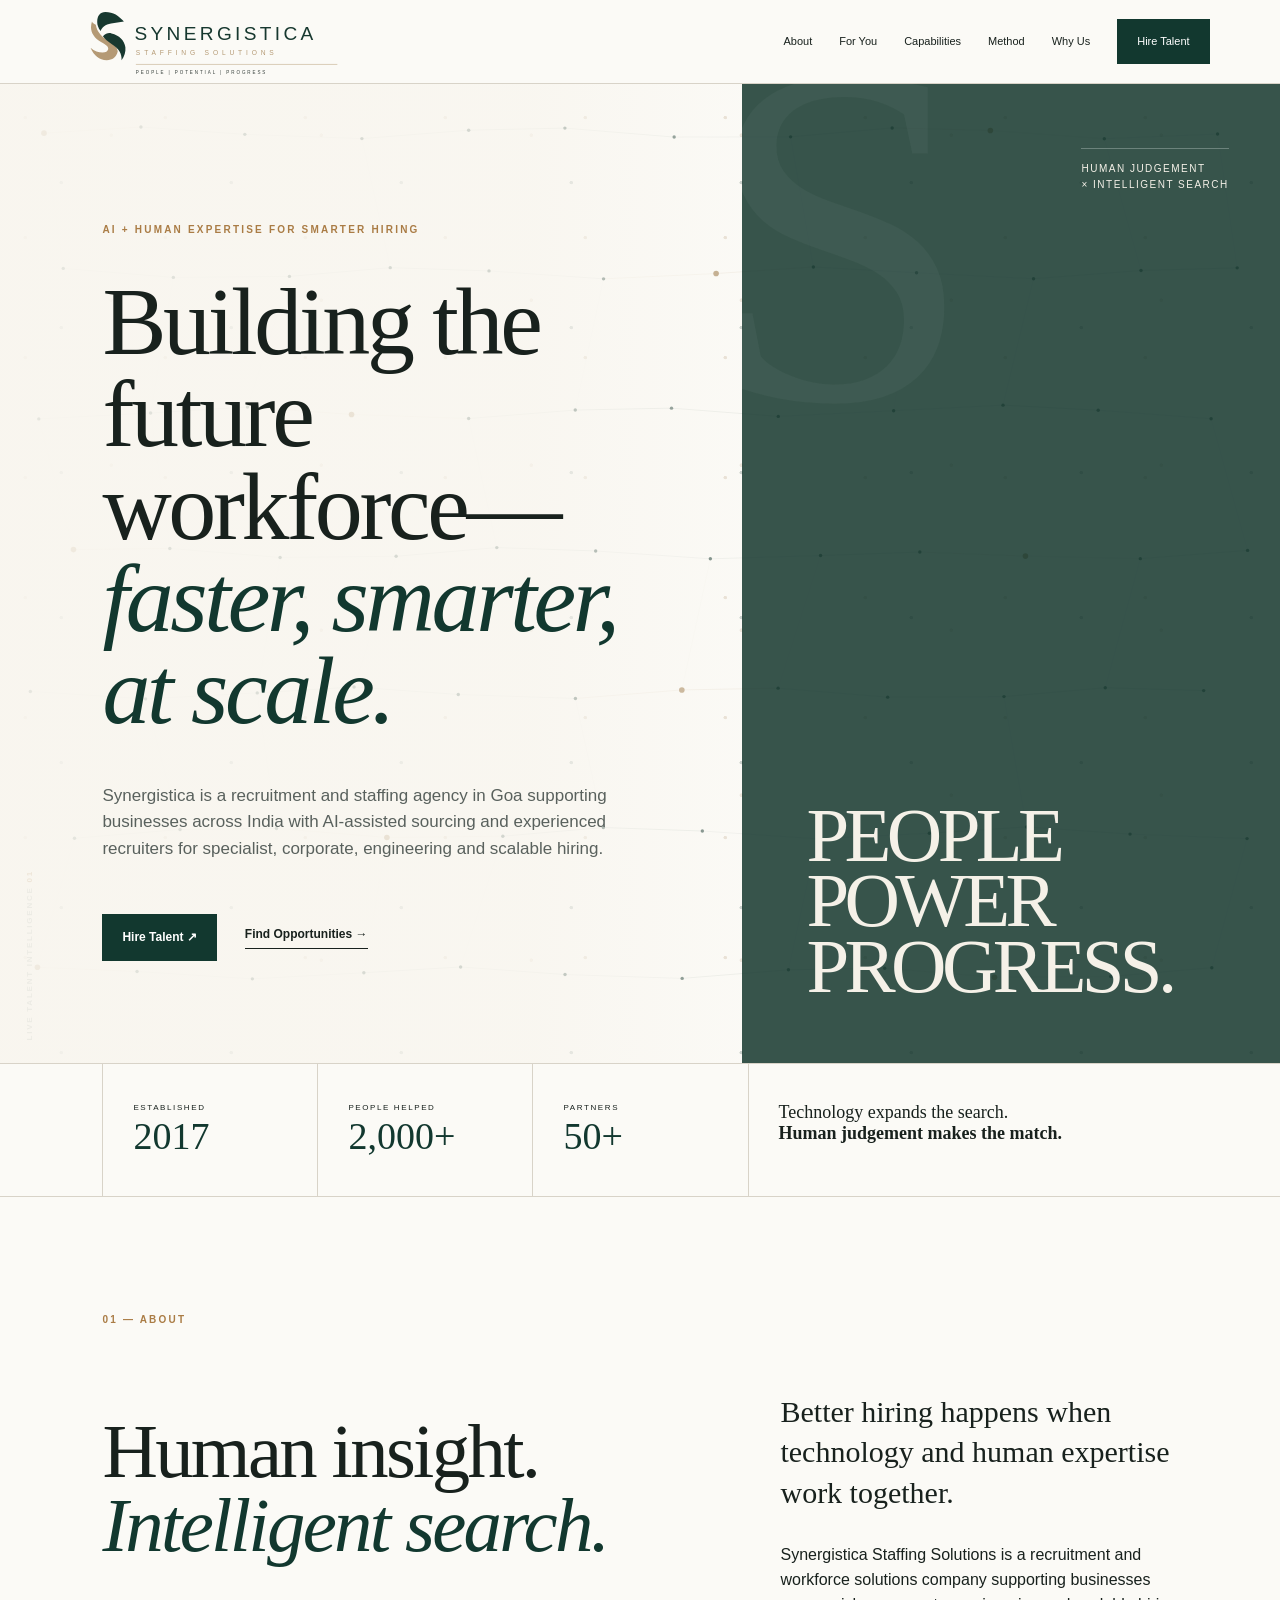
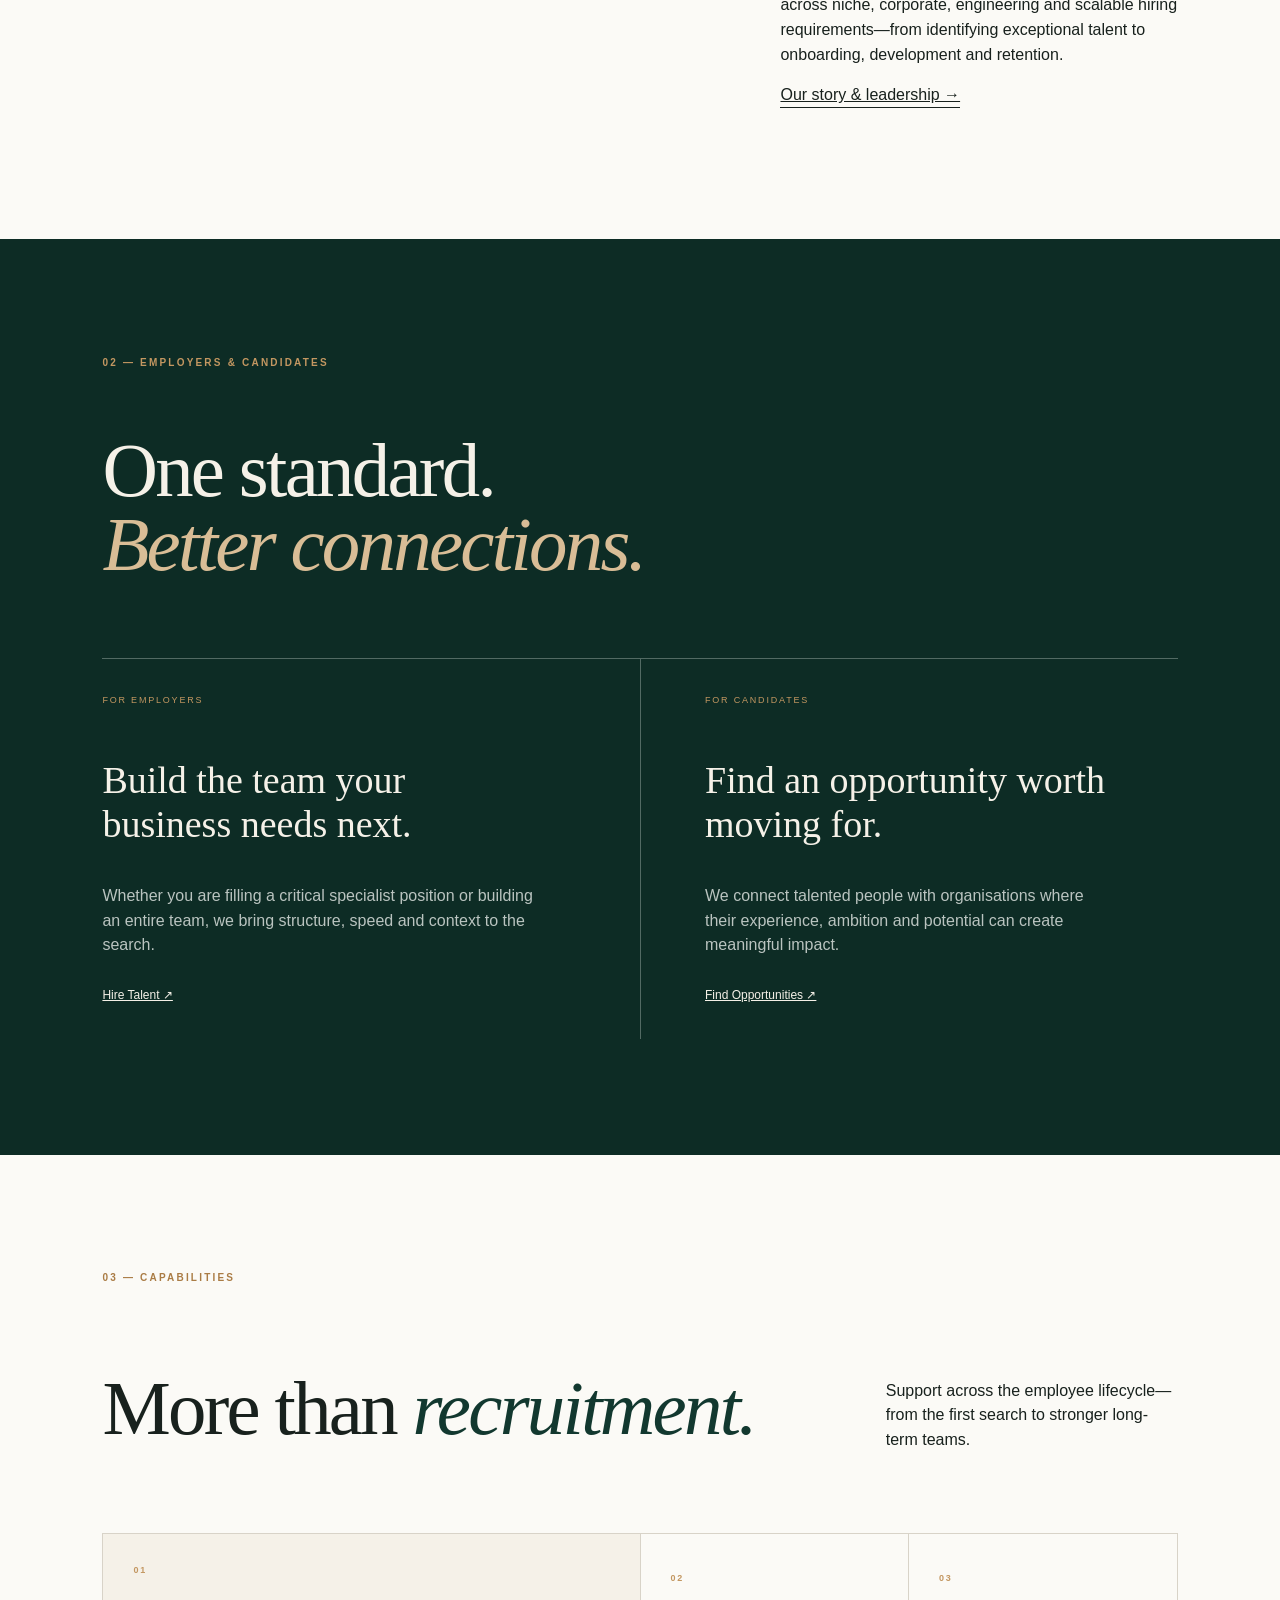
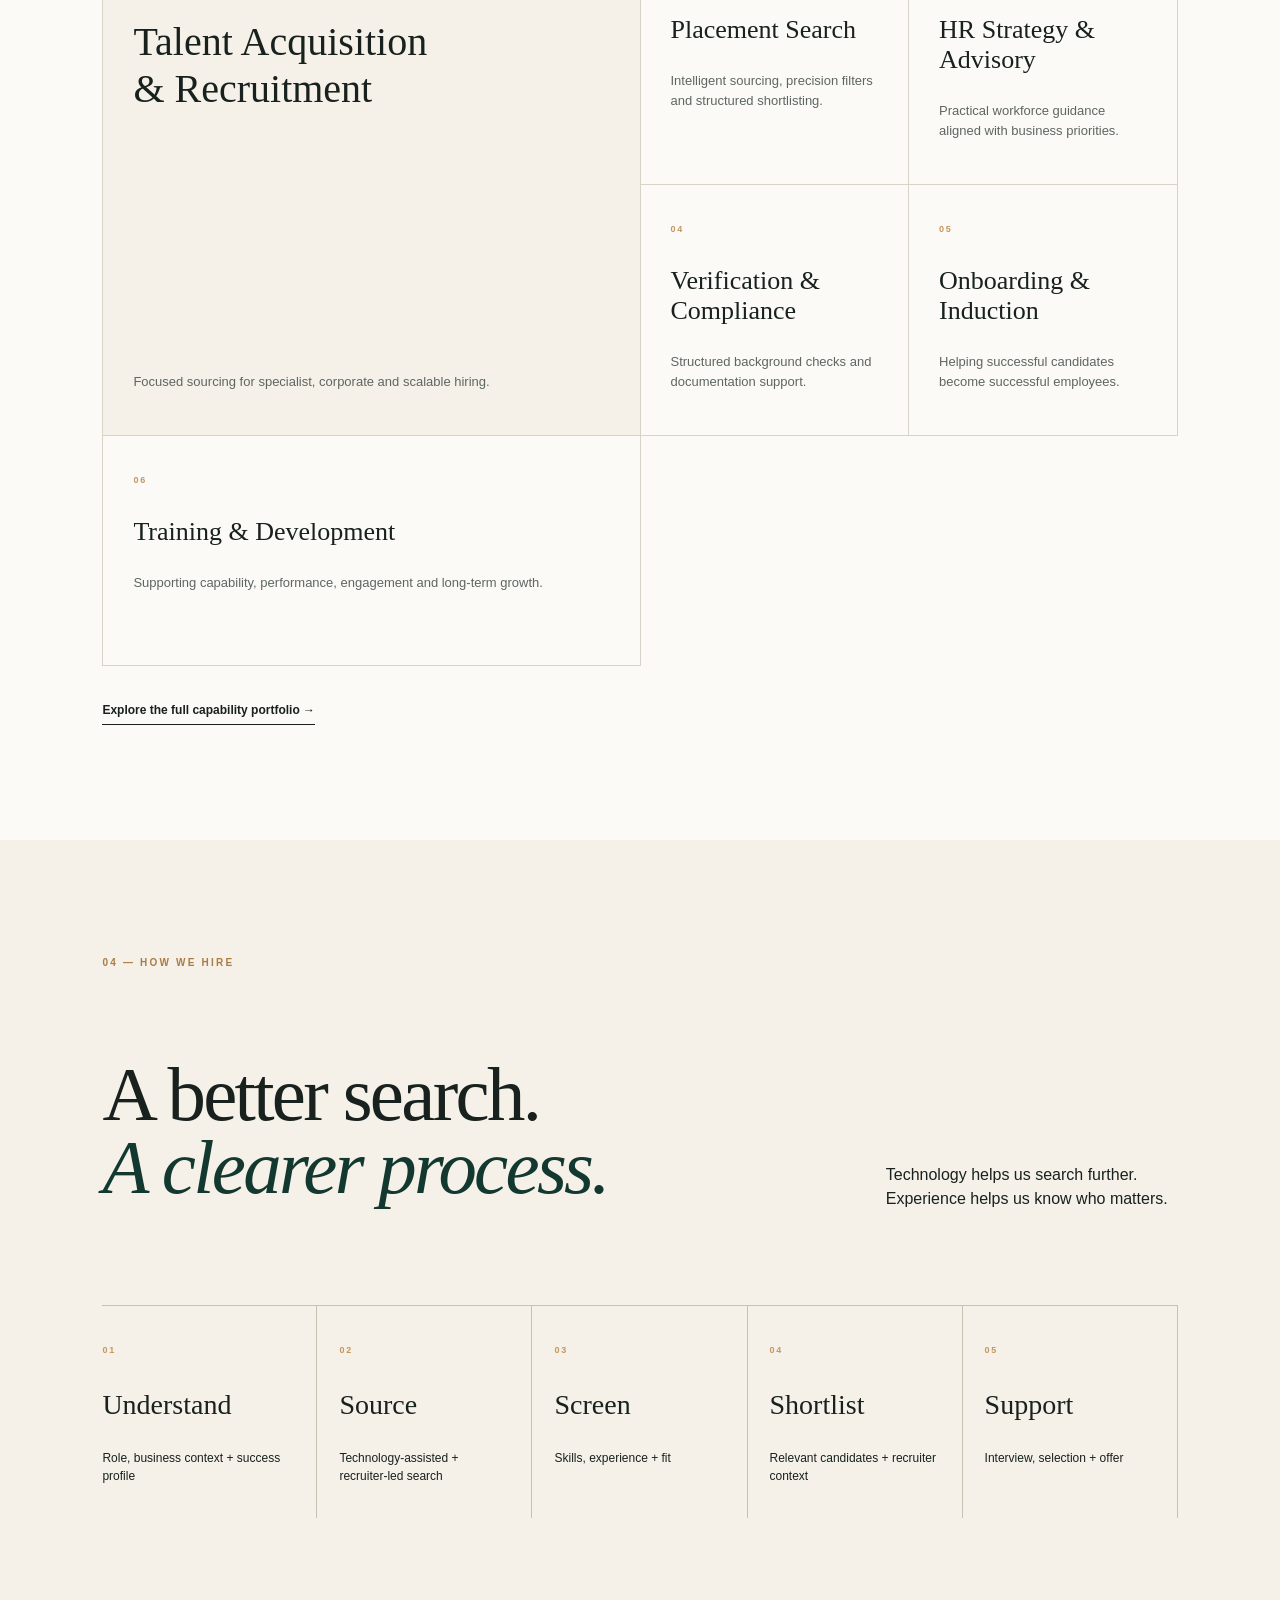
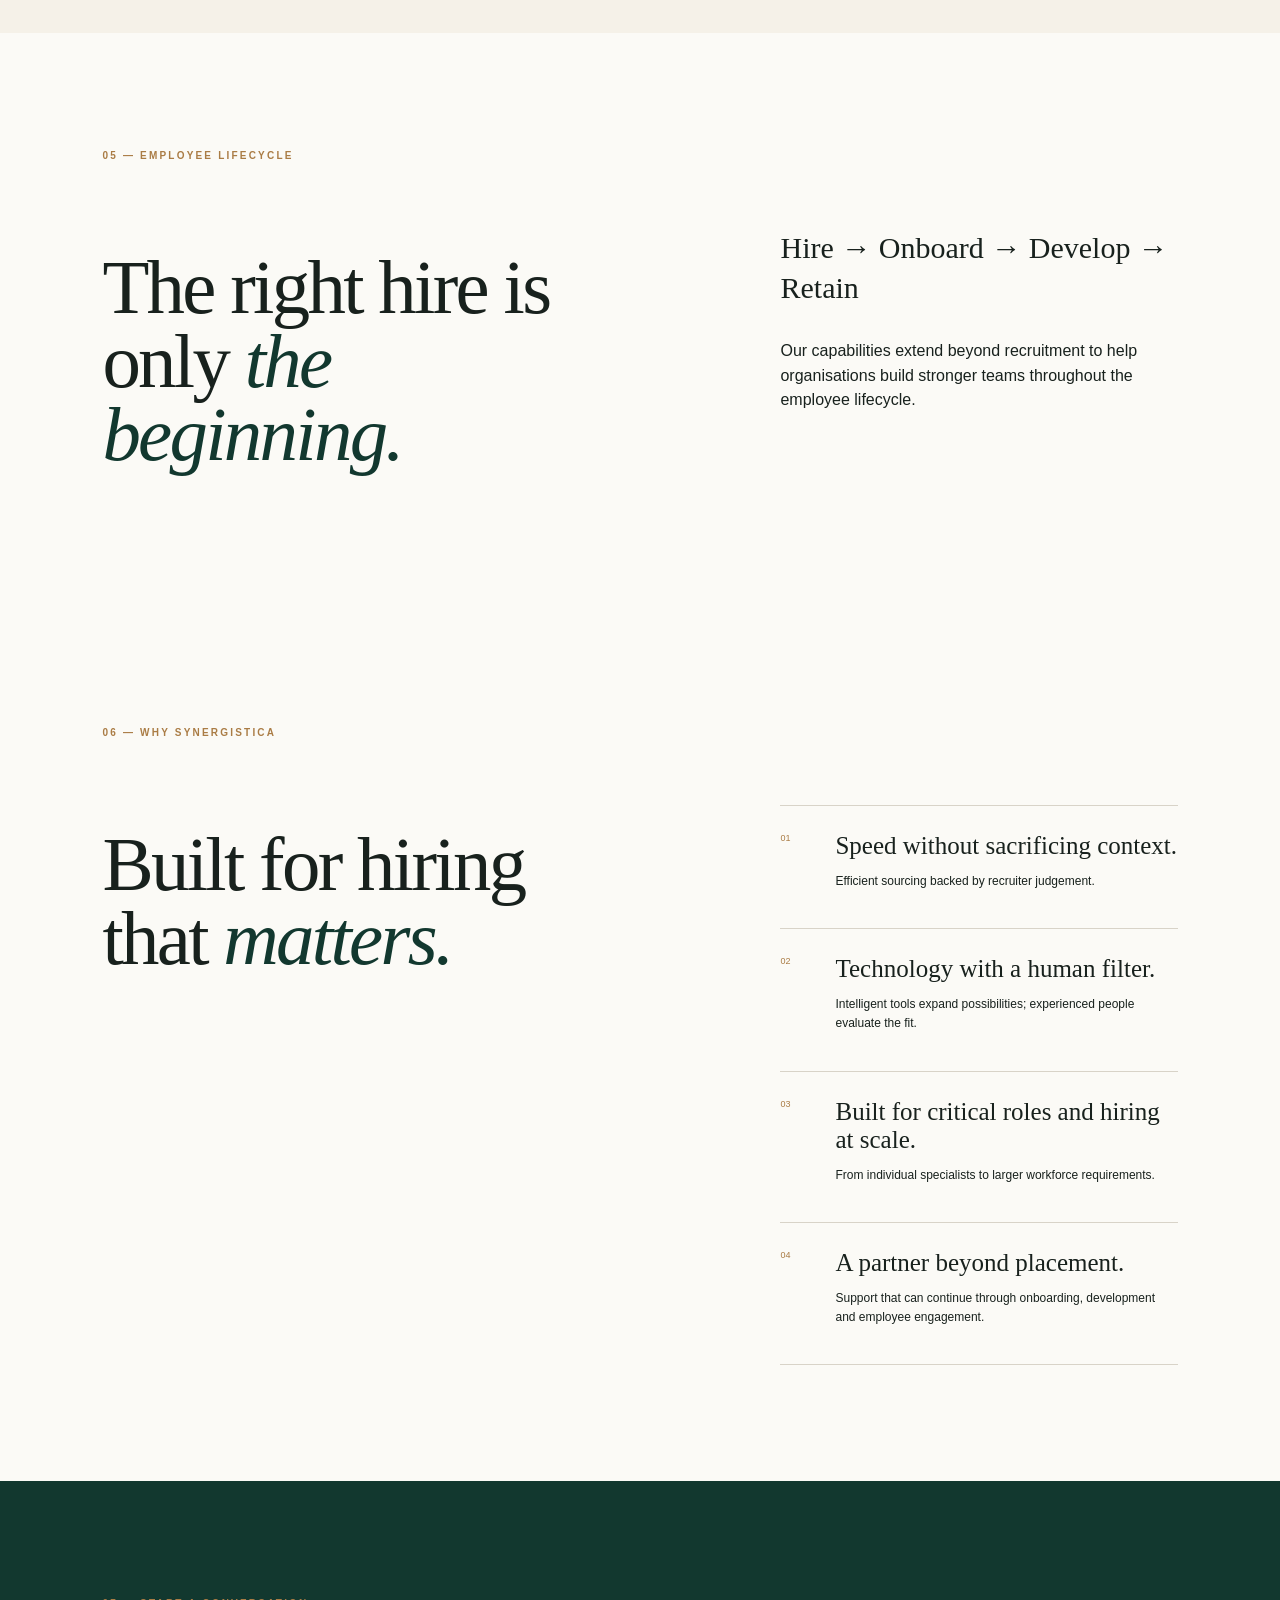
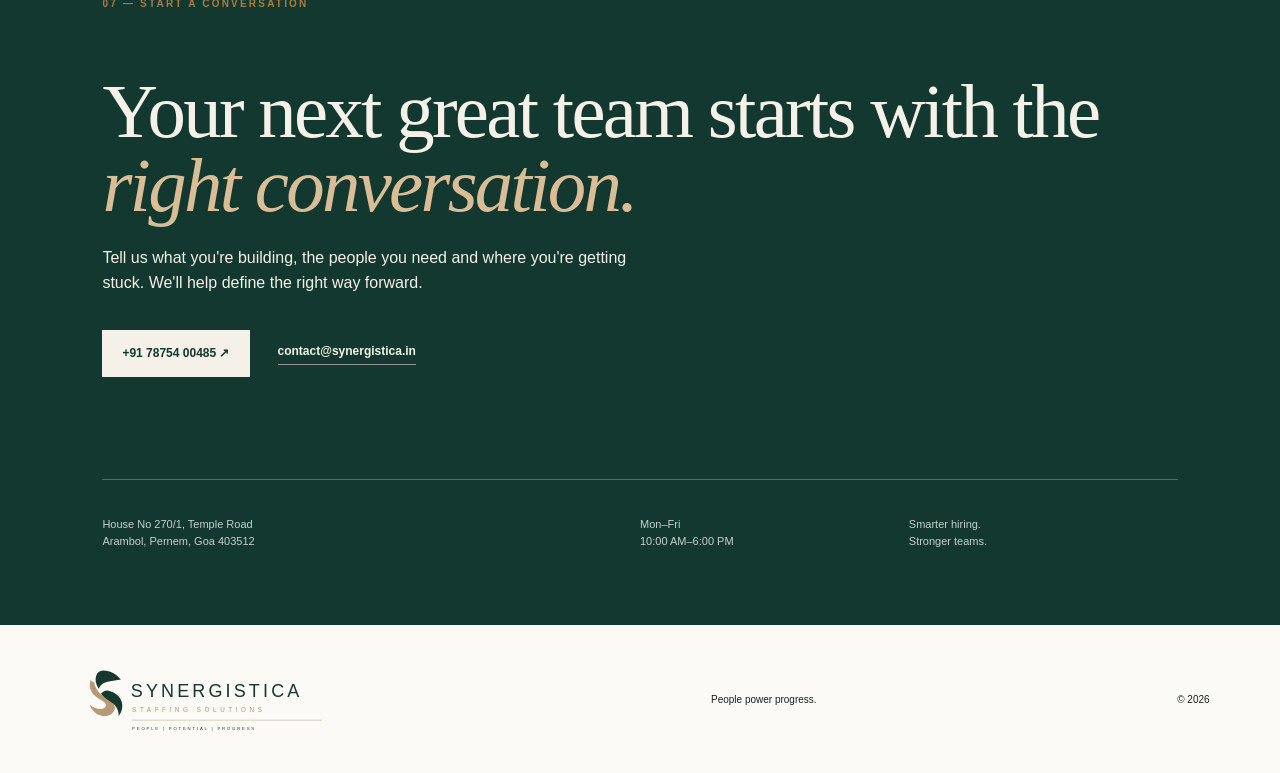
==== commit bf61948e: "SEO optimize page metadata and search intent" ====
--- a/index.html
+++ b/index.html
@@ -1,6 +1,6 @@
-<!doctype html><html lang="en"><head><meta charset="utf-8"><meta name="viewport" content="width=device-width,initial-scale=1"><title>Synergistica Staffing Solutions | Smarter Hiring. Stronger Teams.</title><meta name="description" content="Synergistica Staffing Solutions combines experienced recruiters with intelligent sourcing to help businesses hire with greater speed, precision and confidence."><meta name="theme-color" content="#12382f"><link rel="stylesheet" href="/style.css?v=20260930-3"><link rel="icon" type="image/svg+xml" href="/assets/favicon.svg"><link rel="shortcut icon" href="/assets/favicon.svg"><link rel="apple-touch-icon" href="/assets/social-logo.svg"><meta property="og:image" content="https://synergistica.in/assets/social-logo.svg"><meta property="og:image:alt" content="Synergistica Staffing Solutions"><meta name="twitter:card" content="summary_large_image"><meta name="twitter:image" content="https://synergistica.in/assets/social-logo.svg"><link rel="canonical" href="https://synergistica.in/"><meta property="og:type" content="website"><meta property="og:site_name" content="Synergistica Staffing Solutions"><meta property="og:title" content="Synergistica Staffing Solutions | Smarter Hiring. Stronger Teams."><meta property="og:url" content="https://synergistica.in/"><script type="application/ld+json">{"@context":"https://schema.org","@type":"Organization","name":"Synergistica Staffing Solutions","foundingDate":"2017","email":"contact@synergistica.in","telephone":"+91 78754 00485","address":{"@type":"PostalAddress","streetAddress":"House No 270/1, Temple Road","addressLocality":"Arambol","addressRegion":"Goa","postalCode":"403512","addressCountry":"IN"}}</script></head><body>
+<!doctype html><html lang="en"><head><meta charset="utf-8"><meta name="viewport" content="width=device-width,initial-scale=1"><title>Recruitment Agency & Staffing Solutions in Goa | Synergistica</title><meta name="description" content="Synergistica is a recruitment and staffing agency in Goa serving businesses across India with AI-assisted sourcing, expert recruiters, talent acquisition, screening and workforce solutions."><meta name="theme-color" content="#12382f"><link rel="stylesheet" href="/style.css?v=20260930-3"><link rel="icon" type="image/svg+xml" href="/assets/favicon.svg"><link rel="shortcut icon" href="/assets/favicon.svg"><link rel="apple-touch-icon" href="/assets/social-logo.svg"><meta property="og:image" content="https://synergistica.in/assets/social-logo.svg"><meta property="og:image:alt" content="Synergistica Staffing Solutions"><meta name="twitter:card" content="summary_large_image"><meta name="twitter:image" content="https://synergistica.in/assets/social-logo.svg"><link rel="canonical" href="https://synergistica.in/"><meta property="og:type" content="website"><meta property="og:site_name" content="Synergistica Staffing Solutions"><meta property="og:title" content="Recruitment Agency & Staffing Solutions in Goa | Synergistica"><meta property="og:description" content="Synergistica is a recruitment and staffing agency in Goa serving businesses across India with AI-assisted sourcing, expert recruiters, talent acquisition, screening and workforce solutions."><meta property="og:url" content="https://synergistica.in/"><script type="application/ld+json">{"@context":"https://schema.org","@graph":[{"@type":"Organization","@id":"https://synergistica.in/#organization","name":"Synergistica Staffing Solutions","url":"https://synergistica.in/","logo":{"@type":"ImageObject","url":"https://synergistica.in/assets/social-logo.svg"},"foundingDate":"2017","description":"Recruitment and staffing solutions combining AI-assisted sourcing with experienced recruiters for specialist, corporate, engineering and scalable hiring across India.","email":"contact@synergistica.in","telephone":"+91 78754 00485","address":{"@type":"PostalAddress","streetAddress":"House No 270/1, Temple Road","addressLocality":"Arambol","addressRegion":"Goa","postalCode":"403512","addressCountry":"IN"},"areaServed":{"@type":"Country","name":"India"}},{"@type":"WebSite","@id":"https://synergistica.in/#website","url":"https://synergistica.in/","name":"Synergistica Staffing Solutions","publisher":{"@id":"https://synergistica.in/#organization"}}]}</script></head><body>
 <header><a class="brand brand-logo" href="index.html" aria-label="Synergistica Staffing Solutions"><img src="/assets/synergistica-logo.svg" alt="Synergistica Staffing Solutions" width="310" height="75"></a><button class="menu" aria-label="Toggle menu">☰</button><nav><a href="about.html">About</a><a href="#pathways">For You</a><a href="capabilities.html">Capabilities</a><a href="#process">Method</a><a href="#why">Why Us</a><a class="navcta" href="hire-talent.html">Hire Talent</a></nav></header>
-<main><section class="hero" id="home"><div class="ai-network" aria-hidden="true"><canvas id="aiNetwork"></canvas><div class="ai-network-label">LIVE TALENT INTELLIGENCE <span>01</span></div></div><div class="hero-copy"><p class="eyebrow">AI + HUMAN EXPERTISE FOR SMARTER HIRING</p><h1>Building the future workforce—<span>faster, smarter, at scale.</span></h1><p class="lead">Synergistica combines experienced recruiters with intelligent sourcing to help businesses find the right people with greater speed, precision and confidence.</p><div class="actions"><a class="primary" href="hire-talent.html">Hire Talent <b>↗</b></a><a class="textlink" href="submit-cv.html">Find Opportunities →</a></div></div><div class="hero-visual"><div class="visual-word">PEOPLE<br>POWER<br>PROGRESS.</div><div class="visual-note">Human judgement<br>× intelligent search</div></div></section>
+<main><section class="hero" id="home"><div class="ai-network" aria-hidden="true"><canvas id="aiNetwork"></canvas><div class="ai-network-label">LIVE TALENT INTELLIGENCE <span>01</span></div></div><div class="hero-copy"><p class="eyebrow">AI + HUMAN EXPERTISE FOR SMARTER HIRING</p><h1>Building the future workforce—<span>faster, smarter, at scale.</span></h1><p class="lead">Synergistica is a recruitment and staffing agency in Goa supporting businesses across India with AI-assisted sourcing and experienced recruiters for specialist, corporate, engineering and scalable hiring.</p><div class="actions"><a class="primary" href="hire-talent.html">Hire Talent <b>↗</b></a><a class="textlink" href="submit-cv.html">Find Opportunities →</a></div></div><div class="hero-visual"><div class="visual-word">PEOPLE<br>POWER<br>PROGRESS.</div><div class="visual-note">Human judgement<br>× intelligent search</div></div></section>
 <section class="proof"><div><small>ESTABLISHED</small><strong>2017</strong></div><div><small>PEOPLE HELPED</small><strong>2,000+</strong></div><div><small>PARTNERS</small><strong>50+</strong></div><p>Technology expands the search.<br><b>Human judgement makes the match.</b></p></section>
 <section id="about" class="editorial"><div class="section-label">01 — ABOUT</div><div class="editorial-grid"><h2>Human insight.<br><em>Intelligent search.</em></h2><div><p class="big">Better hiring happens when technology and human expertise work together.</p><p>Synergistica Staffing Solutions is a recruitment and workforce solutions company supporting businesses across niche, corporate, engineering and scalable hiring requirements—from identifying exceptional talent to onboarding, development and retention.</p><p><a class="textlink" href="about.html">Our story & leadership →</a></p></div></div></section>
 <section id="pathways" class="forest"><div class="section-label">02 — EMPLOYERS & CANDIDATES</div><h2>One standard.<br><em>Better connections.</em></h2><div class="path-grid"><article><span>FOR EMPLOYERS</span><div><h3>Build the team your business needs next.</h3><p>Whether you are filling a critical specialist position or building an entire team, we bring structure, speed and context to the search.</p></div><a href="hire-talent.html">Hire Talent ↗</a></article><article><span>FOR CANDIDATES</span><div><h3>Find an opportunity worth moving for.</h3><p>We connect talented people with organisations where their experience, ambition and potential can create meaningful impact.</p></div><a href="#contact">Find Opportunities ↗</a></article></div></section>
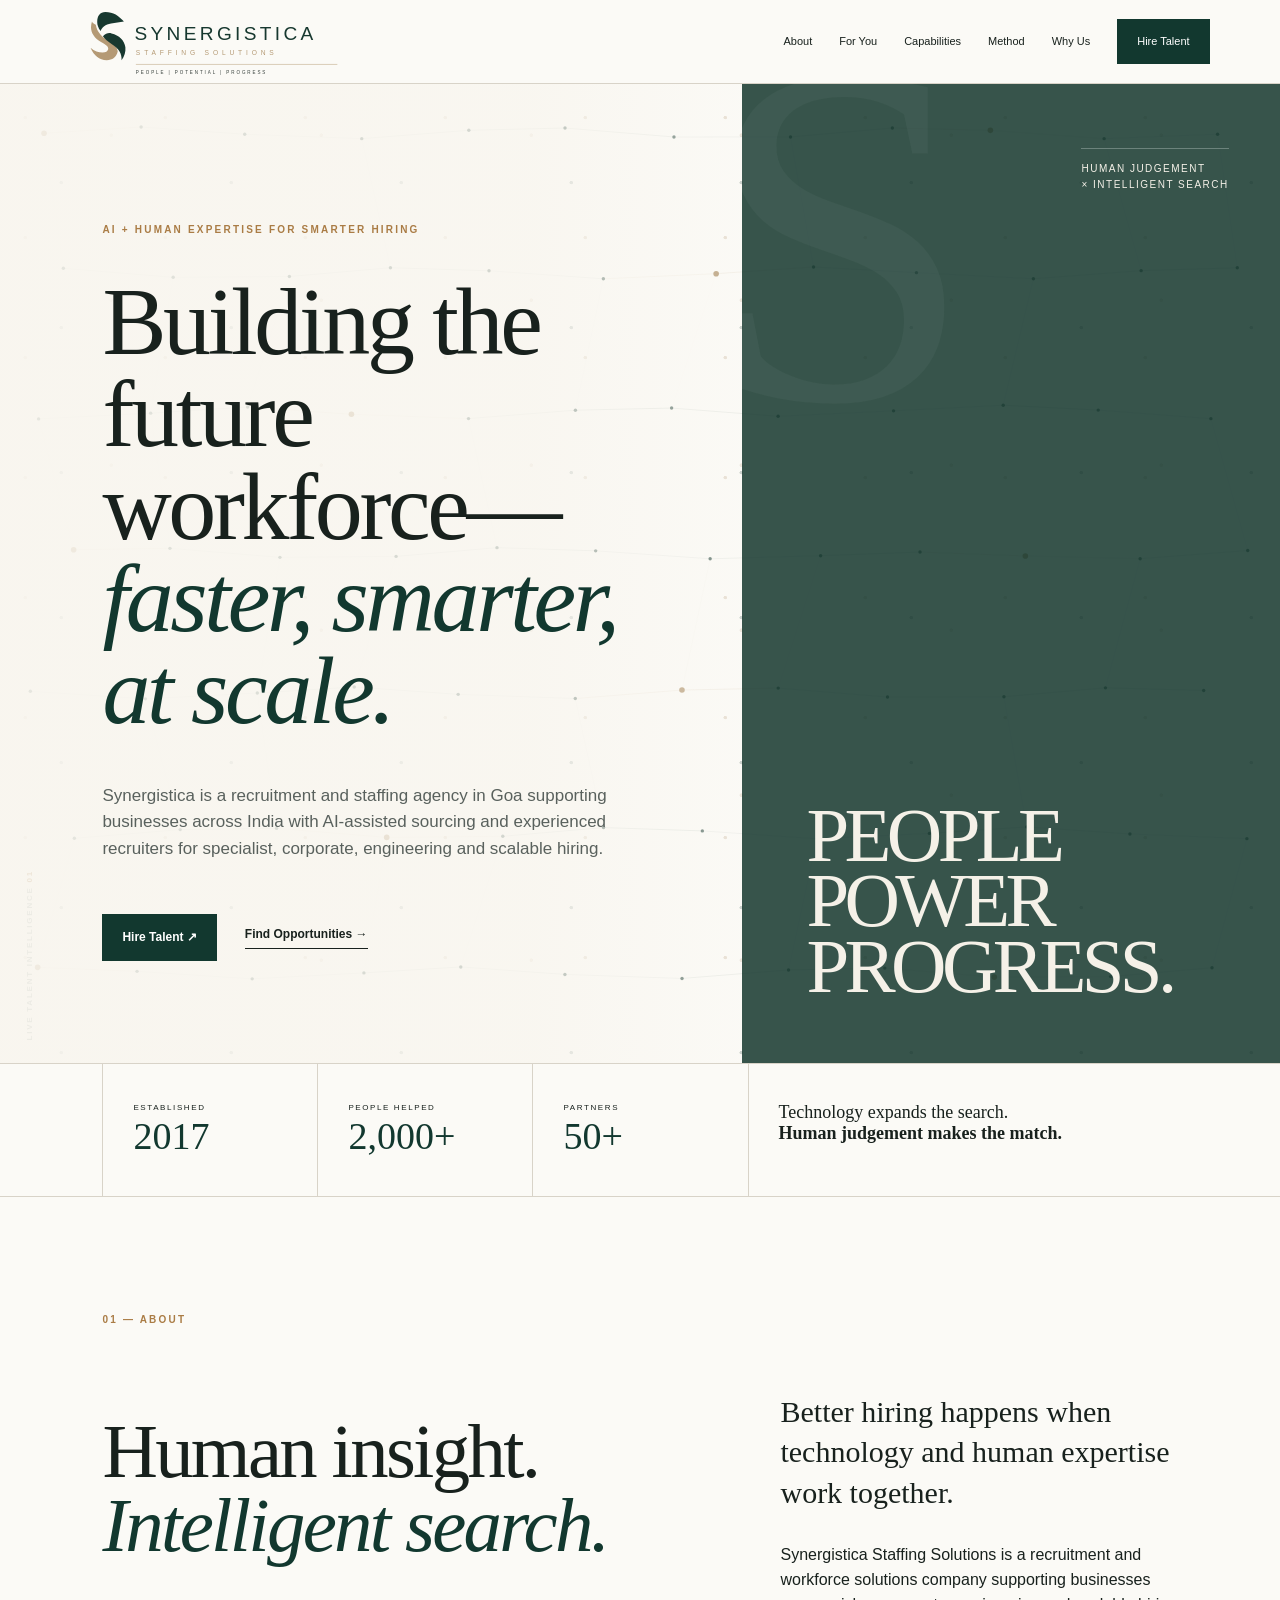
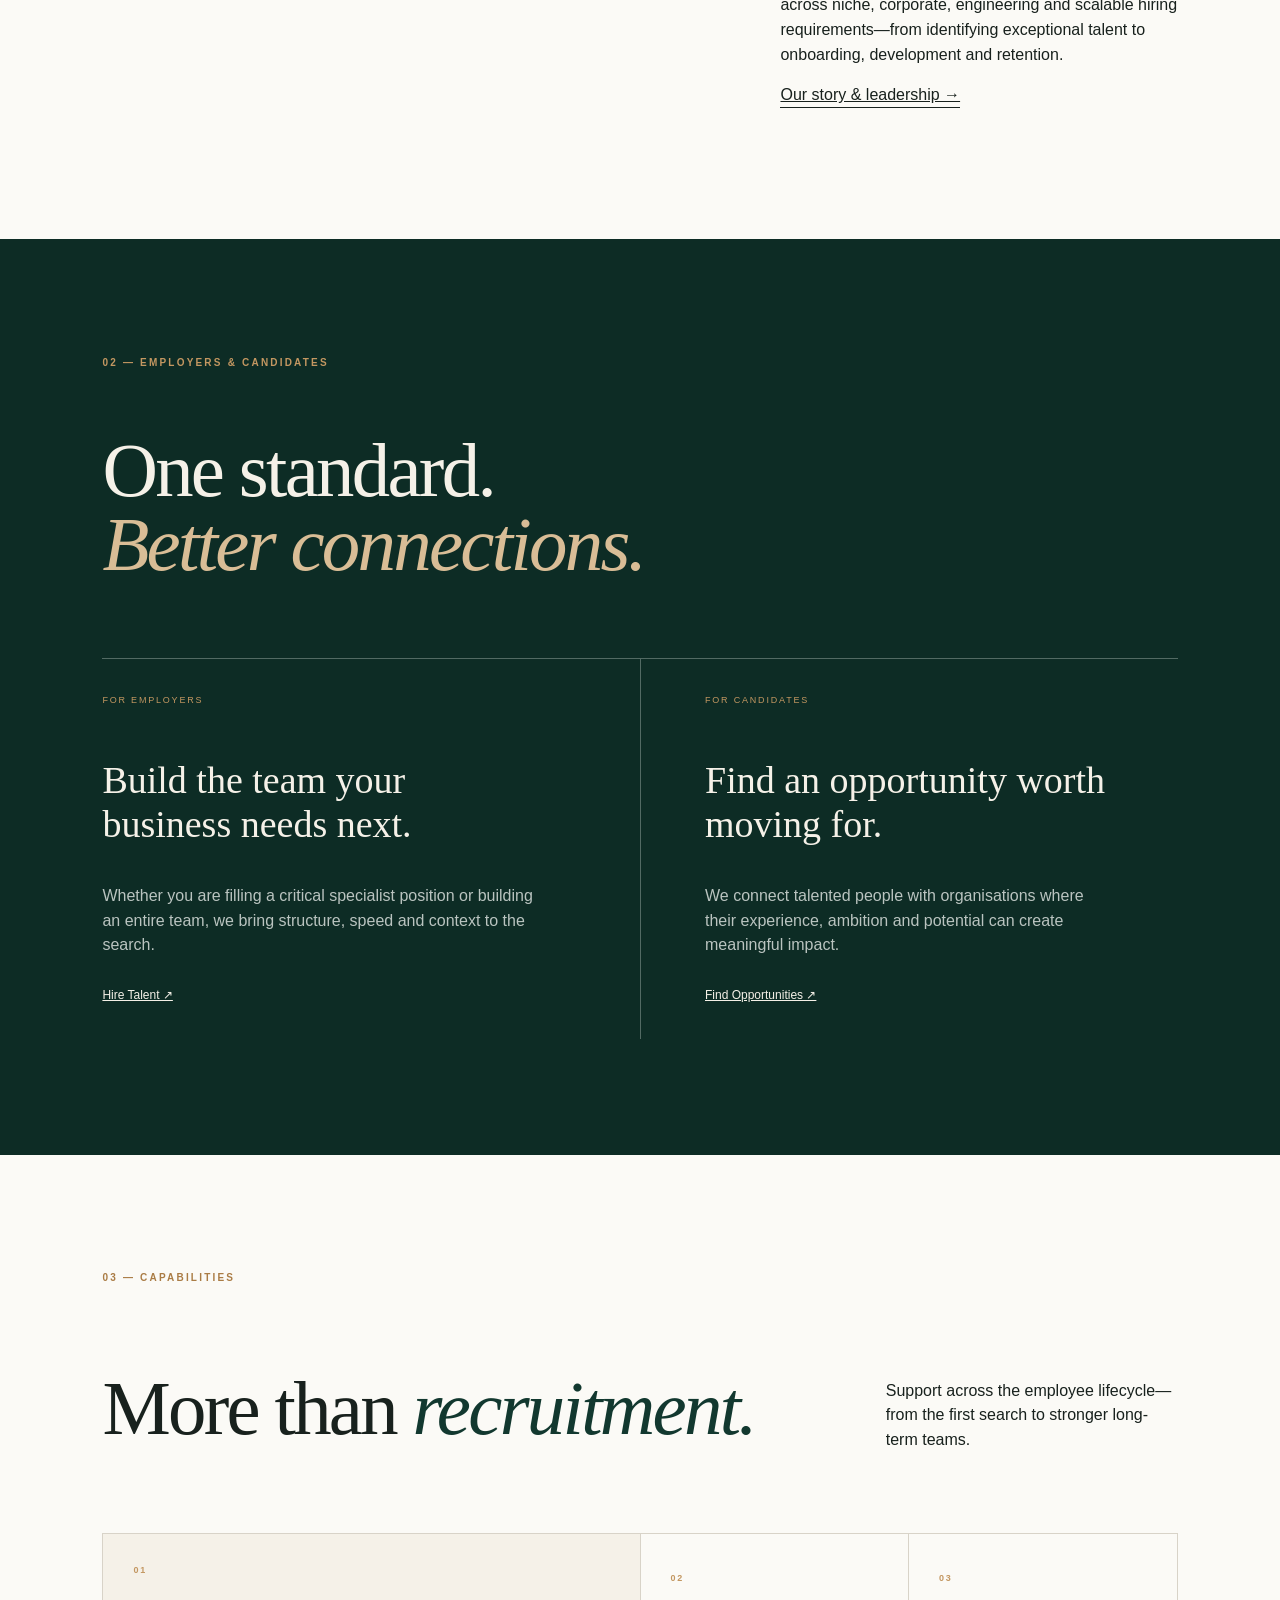
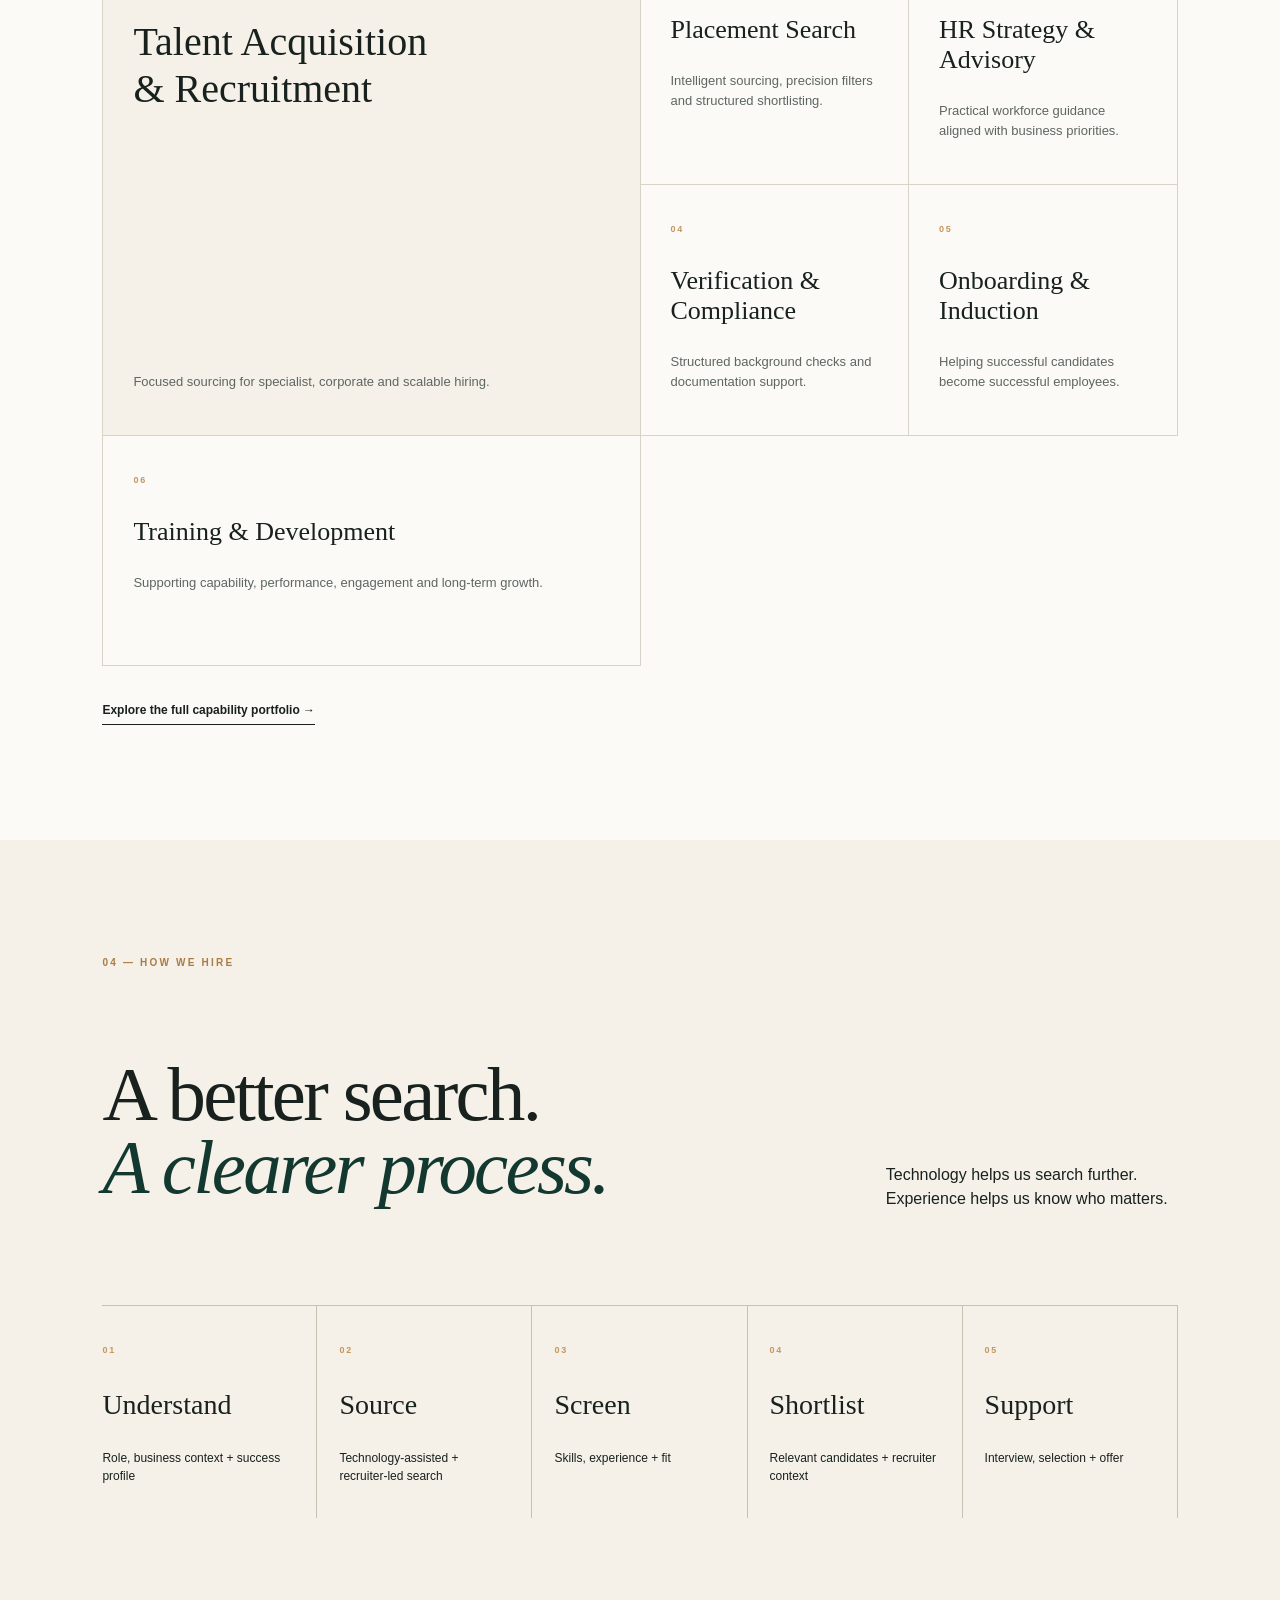
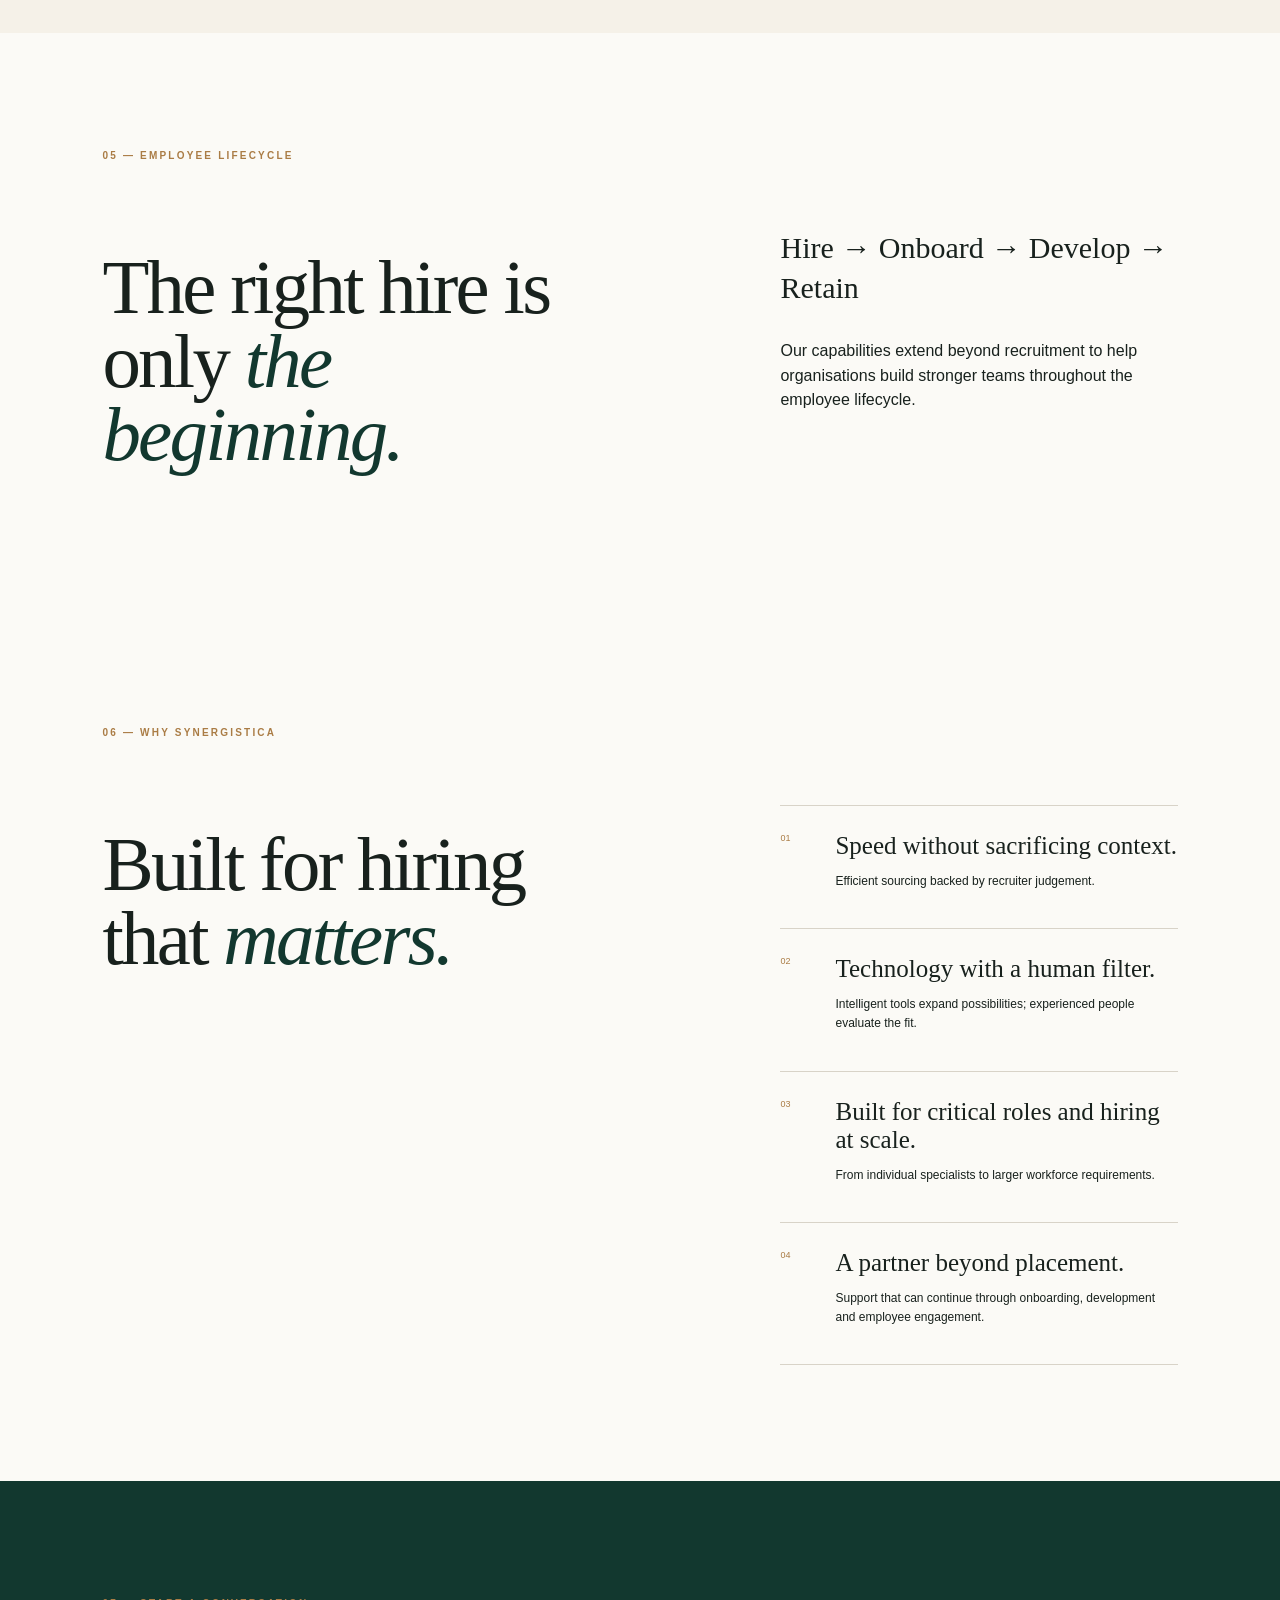
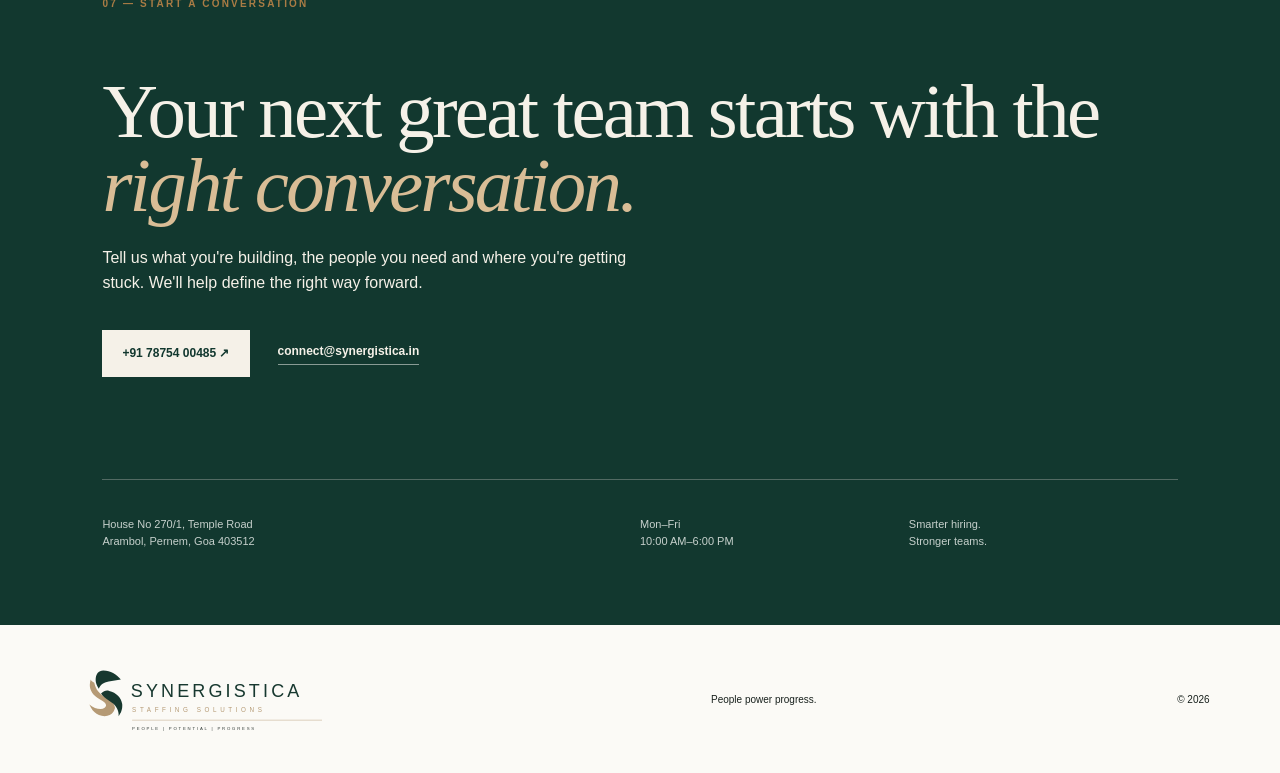
==== commit a2509d5c: "Use canonical connect@synergistica.in email" ====
--- a/index.html
+++ b/index.html
@@ -1,4 +1,4 @@
-<!doctype html><html lang="en"><head><meta charset="utf-8"><meta name="viewport" content="width=device-width,initial-scale=1"><title>Recruitment Agency & Staffing Solutions in Goa | Synergistica</title><meta name="description" content="Synergistica is a recruitment and staffing agency in Goa serving businesses across India with AI-assisted sourcing, expert recruiters, talent acquisition, screening and workforce solutions."><meta name="theme-color" content="#12382f"><link rel="stylesheet" href="/style.css?v=20260930-3"><link rel="icon" type="image/svg+xml" href="/assets/favicon.svg"><link rel="shortcut icon" href="/assets/favicon.svg"><link rel="apple-touch-icon" href="/assets/social-logo.svg"><meta property="og:image" content="https://synergistica.in/assets/social-logo.svg"><meta property="og:image:alt" content="Synergistica Staffing Solutions"><meta name="twitter:card" content="summary_large_image"><meta name="twitter:image" content="https://synergistica.in/assets/social-logo.svg"><link rel="canonical" href="https://synergistica.in/"><meta property="og:type" content="website"><meta property="og:site_name" content="Synergistica Staffing Solutions"><meta property="og:title" content="Recruitment Agency & Staffing Solutions in Goa | Synergistica"><meta property="og:description" content="Synergistica is a recruitment and staffing agency in Goa serving businesses across India with AI-assisted sourcing, expert recruiters, talent acquisition, screening and workforce solutions."><meta property="og:url" content="https://synergistica.in/"><script type="application/ld+json">{"@context":"https://schema.org","@graph":[{"@type":"Organization","@id":"https://synergistica.in/#organization","name":"Synergistica Staffing Solutions","url":"https://synergistica.in/","logo":{"@type":"ImageObject","url":"https://synergistica.in/assets/social-logo.svg"},"foundingDate":"2017","description":"Recruitment and staffing solutions combining AI-assisted sourcing with experienced recruiters for specialist, corporate, engineering and scalable hiring across India.","email":"contact@synergistica.in","telephone":"+91 78754 00485","address":{"@type":"PostalAddress","streetAddress":"House No 270/1, Temple Road","addressLocality":"Arambol","addressRegion":"Goa","postalCode":"403512","addressCountry":"IN"},"areaServed":{"@type":"Country","name":"India"}},{"@type":"WebSite","@id":"https://synergistica.in/#website","url":"https://synergistica.in/","name":"Synergistica Staffing Solutions","publisher":{"@id":"https://synergistica.in/#organization"}}]}</script></head><body>
+<!doctype html><html lang="en"><head><meta charset="utf-8"><meta name="viewport" content="width=device-width,initial-scale=1"><title>Recruitment Agency & Staffing Solutions in Goa | Synergistica</title><meta name="description" content="Synergistica is a recruitment and staffing agency in Goa serving businesses across India with AI-assisted sourcing, expert recruiters, talent acquisition, screening and workforce solutions."><meta name="theme-color" content="#12382f"><link rel="stylesheet" href="/style.css?v=20260930-3"><link rel="icon" type="image/svg+xml" href="/assets/favicon.svg"><link rel="shortcut icon" href="/assets/favicon.svg"><link rel="apple-touch-icon" href="/assets/social-logo.svg"><meta property="og:image" content="https://synergistica.in/assets/social-logo.svg"><meta property="og:image:alt" content="Synergistica Staffing Solutions"><meta name="twitter:card" content="summary_large_image"><meta name="twitter:image" content="https://synergistica.in/assets/social-logo.svg"><link rel="canonical" href="https://synergistica.in/"><meta property="og:type" content="website"><meta property="og:site_name" content="Synergistica Staffing Solutions"><meta property="og:title" content="Recruitment Agency & Staffing Solutions in Goa | Synergistica"><meta property="og:description" content="Synergistica is a recruitment and staffing agency in Goa serving businesses across India with AI-assisted sourcing, expert recruiters, talent acquisition, screening and workforce solutions."><meta property="og:url" content="https://synergistica.in/"><script type="application/ld+json">{"@context":"https://schema.org","@graph":[{"@type":"Organization","@id":"https://synergistica.in/#organization","name":"Synergistica Staffing Solutions","url":"https://synergistica.in/","logo":{"@type":"ImageObject","url":"https://synergistica.in/assets/social-logo.svg"},"foundingDate":"2017","description":"Recruitment and staffing solutions combining AI-assisted sourcing with experienced recruiters for specialist, corporate, engineering and scalable hiring across India.","email":"connect@synergistica.in","telephone":"+91 78754 00485","address":{"@type":"PostalAddress","streetAddress":"House No 270/1, Temple Road","addressLocality":"Arambol","addressRegion":"Goa","postalCode":"403512","addressCountry":"IN"},"areaServed":{"@type":"Country","name":"India"}},{"@type":"WebSite","@id":"https://synergistica.in/#website","url":"https://synergistica.in/","name":"Synergistica Staffing Solutions","publisher":{"@id":"https://synergistica.in/#organization"}}]}</script></head><body>
 <header><a class="brand brand-logo" href="index.html" aria-label="Synergistica Staffing Solutions"><img src="/assets/synergistica-logo.svg" alt="Synergistica Staffing Solutions" width="310" height="75"></a><button class="menu" aria-label="Toggle menu">☰</button><nav><a href="about.html">About</a><a href="#pathways">For You</a><a href="capabilities.html">Capabilities</a><a href="#process">Method</a><a href="#why">Why Us</a><a class="navcta" href="hire-talent.html">Hire Talent</a></nav></header>
 <main><section class="hero" id="home"><div class="ai-network" aria-hidden="true"><canvas id="aiNetwork"></canvas><div class="ai-network-label">LIVE TALENT INTELLIGENCE <span>01</span></div></div><div class="hero-copy"><p class="eyebrow">AI + HUMAN EXPERTISE FOR SMARTER HIRING</p><h1>Building the future workforce—<span>faster, smarter, at scale.</span></h1><p class="lead">Synergistica is a recruitment and staffing agency in Goa supporting businesses across India with AI-assisted sourcing and experienced recruiters for specialist, corporate, engineering and scalable hiring.</p><div class="actions"><a class="primary" href="hire-talent.html">Hire Talent <b>↗</b></a><a class="textlink" href="submit-cv.html">Find Opportunities →</a></div></div><div class="hero-visual"><div class="visual-word">PEOPLE<br>POWER<br>PROGRESS.</div><div class="visual-note">Human judgement<br>× intelligent search</div></div></section>
 <section class="proof"><div><small>ESTABLISHED</small><strong>2017</strong></div><div><small>PEOPLE HELPED</small><strong>2,000+</strong></div><div><small>PARTNERS</small><strong>50+</strong></div><p>Technology expands the search.<br><b>Human judgement makes the match.</b></p></section>
@@ -8,5 +8,5 @@
 <section id="process" class="sand"><div class="section-label">04 — HOW WE HIRE</div><div class="heading-row"><h2>A better search.<br><em>A clearer process.</em></h2><p>Technology helps us search further. Experience helps us know who matters.</p></div><div class="timeline"><div><b>01</b><h3>Understand</h3><p>Role, business context + success profile</p></div><div><b>02</b><h3>Source</h3><p>Technology-assisted + recruiter-led search</p></div><div><b>03</b><h3>Screen</h3><p>Skills, experience + fit</p></div><div><b>04</b><h3>Shortlist</h3><p>Relevant candidates + recruiter context</p></div><div><b>05</b><h3>Support</h3><p>Interview, selection + offer</p></div></div></section>
 <section class="editorial"><div class="section-label">05 — EMPLOYEE LIFECYCLE</div><div class="editorial-grid"><h2>The right hire is only <em>the beginning.</em></h2><div><p class="big">Hire → Onboard → Develop → Retain</p><p>Our capabilities extend beyond recruitment to help organisations build stronger teams throughout the employee lifecycle.</p></div></div></section>
 <section id="why"><div class="section-label">06 — WHY SYNERGISTICA</div><div class="why-grid"><h2>Built for hiring that <em>matters.</em></h2><div class="reason-list"><article><span>01</span><div><h3>Speed without sacrificing context.</h3><p>Efficient sourcing backed by recruiter judgement.</p></div></article><article><span>02</span><div><h3>Technology with a human filter.</h3><p>Intelligent tools expand possibilities; experienced people evaluate the fit.</p></div></article><article><span>03</span><div><h3>Built for critical roles and hiring at scale.</h3><p>From individual specialists to larger workforce requirements.</p></div></article><article><span>04</span><div><h3>A partner beyond placement.</h3><p>Support that can continue through onboarding, development and employee engagement.</p></div></article></div></div></section>
-<section id="contact" class="contact"><div class="section-label">07 — START A CONVERSATION</div><h2>Your next great team starts with the <em>right conversation.</em></h2><p>Tell us what you're building, the people you need and where you're getting stuck. We'll help define the right way forward.</p><div class="actions"><a class="primary cream" href="tel:+917875400485">+91 78754 00485 ↗</a><a class="email" href="mailto:contact@synergistica.in">contact@synergistica.in</a></div><div class="contact-foot"><p>House No 270/1, Temple Road<br>Arambol, Pernem, Goa 403512</p><p>Mon–Fri<br>10:00 AM–6:00 PM</p><p>Smarter hiring.<br>Stronger teams.</p></div></section></main>
+<section id="contact" class="contact"><div class="section-label">07 — START A CONVERSATION</div><h2>Your next great team starts with the <em>right conversation.</em></h2><p>Tell us what you're building, the people you need and where you're getting stuck. We'll help define the right way forward.</p><div class="actions"><a class="primary cream" href="tel:+917875400485">+91 78754 00485 ↗</a><a class="email" href="mailto:connect@synergistica.in">connect@synergistica.in</a></div><div class="contact-foot"><p>House No 270/1, Temple Road<br>Arambol, Pernem, Goa 403512</p><p>Mon–Fri<br>10:00 AM–6:00 PM</p><p>Smarter hiring.<br>Stronger teams.</p></div></section></main>
 <footer><a class="brand brand-logo" href="index.html" aria-label="Synergistica Staffing Solutions"><img src="/assets/synergistica-logo.svg" alt="Synergistica Staffing Solutions" width="310" height="75"></a><p>People power progress.</p><p>© <span id="year"></span></p></footer><script src="/script.js?v=20260930-3"></script></body></html>
